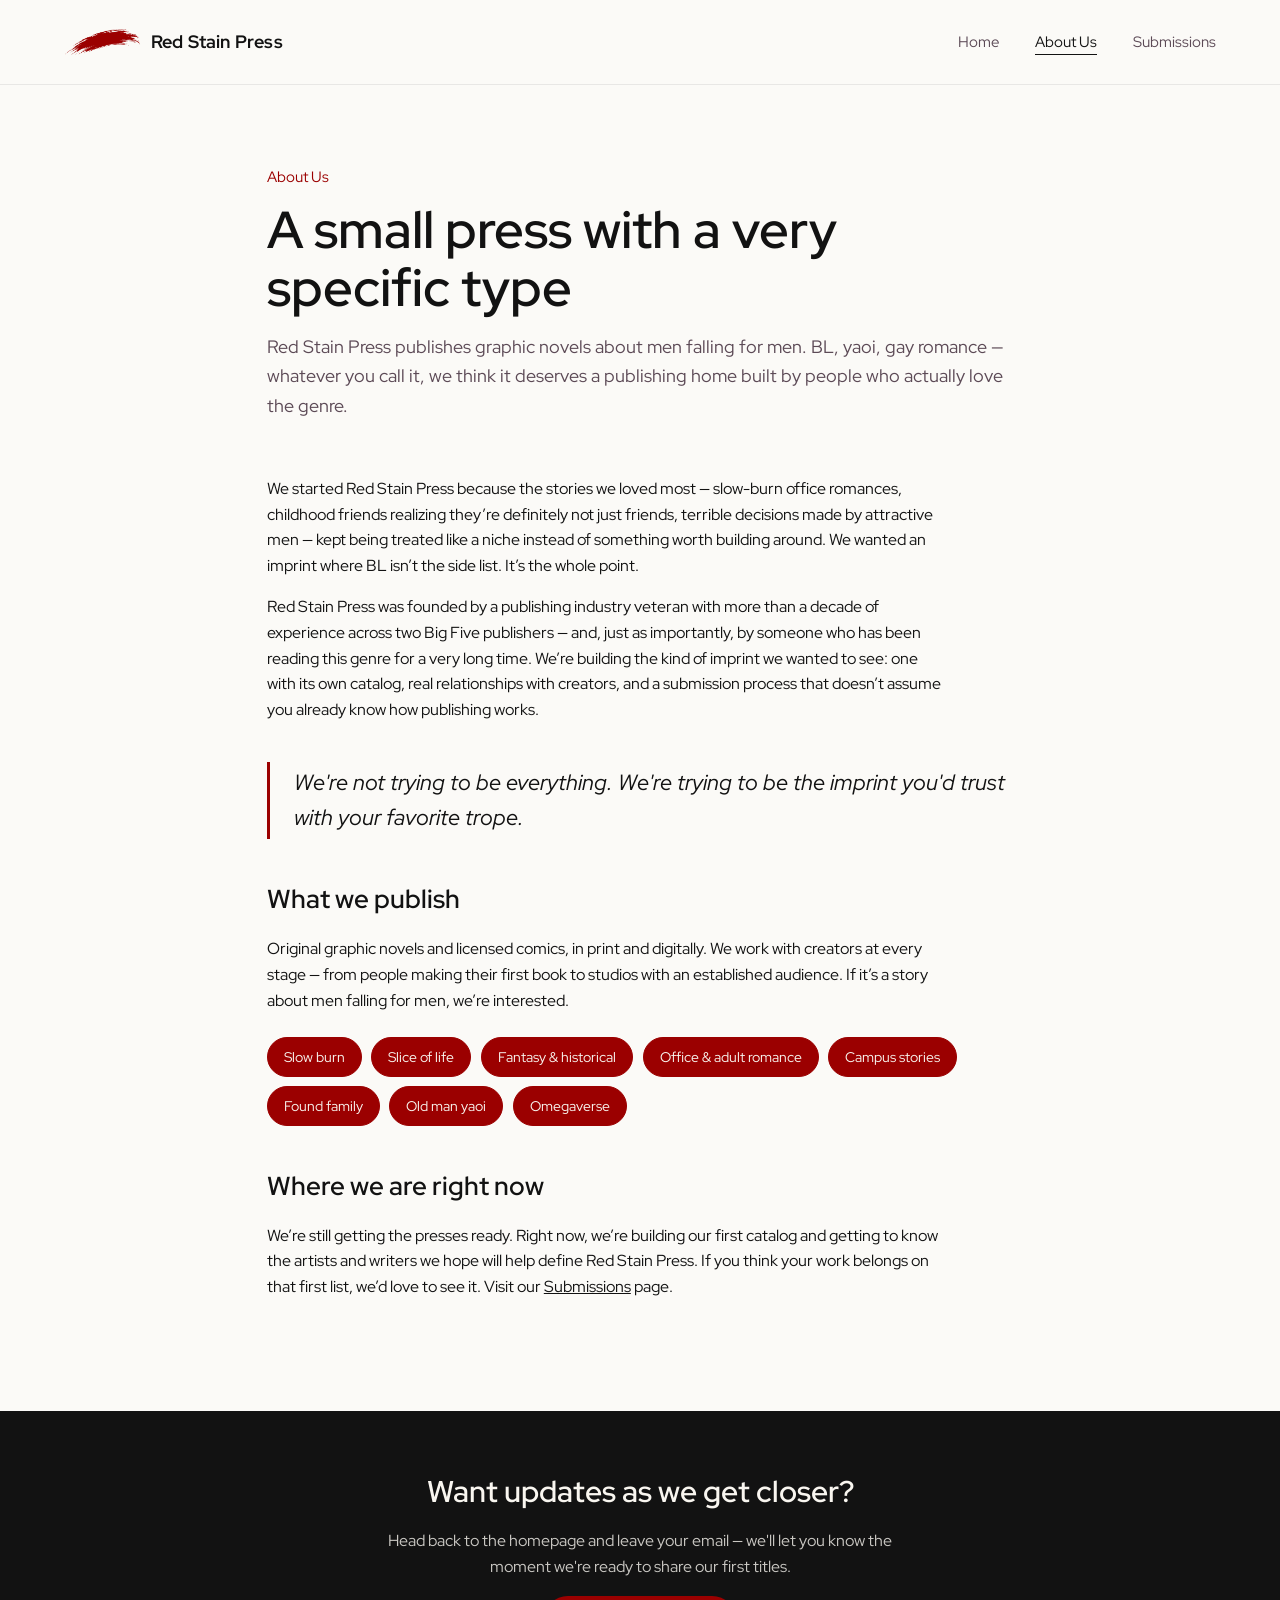
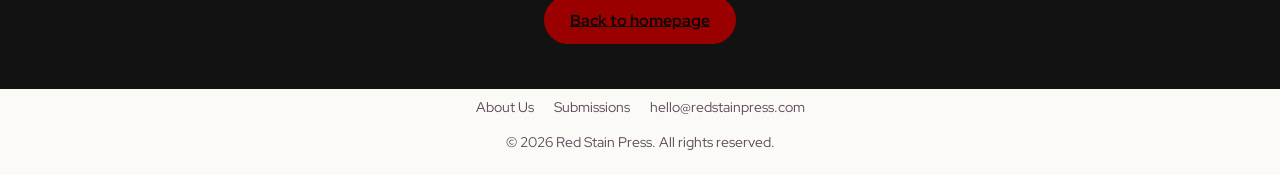
==== about.html @ 67b467d3 "Update about.html" ====
<!DOCTYPE html>
<html lang="en">
<head>
<meta charset="UTF-8">
<meta name="viewport" content="width=device-width, initial-scale=1.0">
<title>About Us — Red Stain Press</title>
<meta name="description" content="Meet the imprint building a home for boys' love fiction and the artists behind it.">
<link rel="icon" type="image/png" href="assets/red-stain-press-icon-32.png" sizes="32x32">
<link rel="icon" type="image/png" href="assets/red-stain-press-icon-512.png" sizes="512x512">
<link rel="apple-touch-icon" href="assets/red-stain-press-icon-180.png">
<link rel="stylesheet" href="style.css">
</head>
<body>

<nav class="site-nav on-light" aria-label="Primary">
  <a class="nav-mark" href="index.html" aria-label="Red Stain Press home"><img src="assets/red-stain-press-mark.svg" alt=""><span>Red Stain Press</span></a>
  <ul class="nav-links">
    <li><a href="index.html">Home</a></li>
    <li><a href="about.html" aria-current="page">About Us</a></li>
    <li><a href="submissions.html">Submissions</a></li>
  </ul>
</nav>

<section class="page-header">
  <p class="kicker">About Us</p>
  <h1>A small press with a very specific type</h1>
  <p class="lede">Red Stain Press publishes graphic novels about men falling for men. BL, yaoi, gay romance — whatever you call it, we think it deserves a publishing home built by people who actually love the genre.</p>
</section>

<section class="content-section">
  <p>We started Red Stain Press because the stories we loved most — slow-burn office romances, childhood friends realizing they’re definitely not just friends, terrible decisions made by attractive men — kept being treated like a niche instead of something worth building around. We wanted an imprint where BL isn’t the side list. It’s the whole point.</p>

  <p>Red Stain Press was founded by a publishing industry veteran with more than a decade of experience across two Big Five publishers — and, just as importantly, by someone who has been reading this genre for a very long time. We’re building the kind of imprint we wanted to see: one with its own catalog, real relationships with creators, and a submission process that doesn’t assume you already know how publishing works.</p>

  <p class="pull-quote">We're not trying to be everything. We're trying to be the imprint you'd trust with your favorite trope.</p>

  <h2>What we publish</h2>
  <p>Original graphic novels and licensed comics, in print and digitally. We work with creators at every stage — from people making their first book to studios with an established audience. If it’s a story about men falling for men, we’re interested.</p>

  <ul class="tag-list" aria-label="Genres and themes we publish">
    <li>Slow burn</li>
    <li>Slice of life</li>
    <li>Fantasy &amp; historical</li>
    <li>Office &amp; adult romance</li>
    <li>Campus stories</li>
    <li>Found family</li>
    <li>Old man yaoi</li>
    <li>Omegaverse</li>
  </ul>

  <h2>Where we are right now</h2>
  <p>We’re still getting the presses ready. Right now, we’re building our first catalog and getting to know the artists and writers we hope will help define Red Stain Press. If you think your work belongs on that first list, we’d love to see it. Visit our <a href="submissions.html">Submissions</a> page.</p>
</section>

<div class="cta-band">
  <h2>Want updates as we get closer?</h2>
  <p>Head back to the homepage and leave your email — we'll let you know the moment we're ready to share our first titles.</p>
  <a class="btn" href="index.html">Back to homepage</a>
</div>

<footer>
  <ul class="footer-links">
    <li><a href="about.html">About Us</a></li>
    <li><a href="submissions.html">Submissions</a></li>
    <li><a href="mailto:hello@redstainpress.com">hello@redstainpress.com</a></li>
  </ul>
  <p>&copy; 2026 Red Stain Press. All rights reserved.</p>
</footer>

</body>
</html>
---- style.css ----
/* Red Stain Press — shared styles */

@import url('https://fonts.googleapis.com/css2?family=Red+Hat+Display:ital,wght@0,400;0,500;0,600;0,700;1,500;1,600;1,700&display=swap');

:root {
  --ink-indigo: #121212;      /* Midnight Ink */
  --ink-indigo-deep: #0A0A0A; /* Midnight Ink, deeper for gradients */
  --plum: #f59aa8;            /* Blush Coral */
  --plum-deep: #9B0000;       /* Crimson Stain */
  --cream: #F9F6F0;           /* Cream Parchment */
  --soft-white: #FBFAF7;
  --gold: #9B0000;            /* Crimson Stain, standing in for prior gold-accent role */
  --crimson-hover: #7A0000;   /* darker shade for hover states on crimson buttons */
  --charcoal: #121212;        /* Midnight Ink */
  --charcoal-soft: #5C4A56;   /* Dusty Mauve */

  --font-display: 'Red Hat Display', system-ui, sans-serif;
  --font-body: 'Red Hat Display', system-ui, sans-serif;

  --max-line: 62ch;
}

* { box-sizing: border-box; }

html { scroll-behavior: smooth; }

body {
  margin: 0;
  min-height: 100svh;
  display: flex;
  flex-direction: column;
  font-family: var(--font-body);
  color: var(--charcoal);
  background: var(--soft-white);
  line-height: 1.6;
}

footer {
  margin-top: auto;
}

@media (prefers-reduced-motion: reduce) {
  * { animation-duration: 0.01ms !important; transition-duration: 0.01ms !important; }
}

a { color: inherit; }

.visually-hidden {
  position: absolute;
  width: 1px;
  height: 1px;
  padding: 0;
  margin: -1px;
  overflow: hidden;
  clip: rect(0, 0, 0, 0);
  white-space: nowrap;
  border: 0;
}

img, svg { max-width: 100%; display: block; }

/* ---------- Nav ---------- */

.site-nav {
  position: absolute;
  top: 0;
  left: 0;
  right: 0;
  z-index: 10;
  display: flex;
  align-items: center;
  justify-content: space-between;
  padding: 1.75rem clamp(1.5rem, 5vw, 4rem);
  color: var(--cream);
}

.site-nav.on-light {
  position: static;
  border-bottom: 1px solid rgba(18, 18, 18, 0.08);
  color: var(--charcoal);
}

.nav-mark {
  display: inline-flex;
  flex-direction: row;
  align-items: center;
  flex-wrap: nowrap;
  white-space: nowrap;
  gap: 0.6rem;
  font-family: var(--font-display);
  font-weight: 700;
  font-size: 1.15rem;
  line-height: 1;
  letter-spacing: 0.01em;
  text-decoration: none;
  color: inherit;
}

.nav-mark img {
  flex: 0 0 auto;
  height: 28px;
  width: auto;
  display: block;
}

.nav-links {
  display: flex;
  gap: clamp(1.25rem, 3vw, 2.25rem);
  list-style: none;
  margin: 0;
  padding: 0;
  font-size: 0.95rem;
}

.nav-links a {
  text-decoration: none;
  border-bottom: 1px solid transparent;
  padding-bottom: 2px;
  transition: border-color 0.2s ease;
}

.nav-links a:hover,
.nav-links a[aria-current="page"] {
  border-color: currentColor;
}

.on-light .nav-links a { color: var(--charcoal-soft); }
.on-light .nav-links a[aria-current="page"] { color: var(--charcoal); }

/* ---------- Hero (home) ---------- */

.hero {
  position: relative;
  min-height: 100svh;
  display: flex;
  align-items: center;
  justify-content: center;
  background: radial-gradient(120% 90% at 50% 0%, var(--ink-indigo) 0%, var(--ink-indigo-deep) 65%);
  color: var(--cream);
  overflow: hidden;
  padding: 6rem 1.5rem 4rem;
  text-align: center;
}

.hero-stamp {
  position: relative;
  z-index: 1;
  width: clamp(156px, 15vw, 196px);
  height: auto;
  margin: 0 auto 1.75rem;
}

.hero-content {
  position: relative;
  z-index: 1;
  max-width: 920px;
  margin: 0 auto;
}

.hero-eyebrow {
  font-size: 1.15rem;
  color: var(--plum-deep);
  margin: 0 0 1rem;
}

.hero h1 {
  font-family: var(--font-display);
  font-weight: 600;
  font-size: clamp(2.75rem, 7vw, 4.75rem);
  line-height: 1.05;
  margin: 0 0 1.25rem;
}

.hero h1 em {
  font-style: italic;
  font-weight: 500;
  color: var(--plum-deep);
}

@media (max-width: 520px) {
  .hero h1 {
    font-size: clamp(2.15rem, 11vw, 2.75rem);
  }
}

.hero p.lede {
  font-size: 1.15rem;
  color: rgba(249, 246, 240, 0.85);
  max-width: 54ch;
  margin: 0 auto 2.5rem;
}

.signup-form {
  display: flex;
  gap: 0.6rem;
  max-width: 420px;
  margin: 0 auto;
  flex-wrap: wrap;
  justify-content: center;
}

.signup-form input[type="email"] {
  flex: 1 1 240px;
  padding: 0.85rem 1.1rem;
  border-radius: 999px;
  border: 1px solid rgba(249, 246, 240, 0.3);
  background: rgba(249, 246, 240, 0.08);
  color: var(--cream);
  font-family: var(--font-body);
  font-size: 1rem;
}

.signup-form input[type="email"]::placeholder { color: rgba(249, 246, 240, 0.55); }

.signup-form input[type="email"]:focus-visible,
.btn:focus-visible,
a:focus-visible,
button:focus-visible {
  outline: 2px solid var(--gold);
  outline-offset: 3px;
}

.btn {
  padding: 0.85rem 1.6rem;
  border-radius: 999px;
  border: none;
  background: var(--plum-deep);
  color: var(--ink-indigo-deep);
  font-family: var(--font-body);
  font-weight: 700;
  font-size: 1rem;
  cursor: pointer;
  transition: background 0.2s ease, transform 0.2s ease;
}

.btn:hover { background: var(--crimson-hover); }
.btn:active { transform: scale(0.97); }

.form-note {
  margin-top: 0.9rem;
  font-size: 0.85rem;
  color: rgba(249, 246, 240, 0.6);
  min-height: 1.2em;
}

.form-note.success { color: var(--plum-deep); }
.form-note.error { color: var(--charcoal-soft); font-weight: 600; }

#submission-note { color: var(--charcoal-soft); }

/* ---------- Generic page sections ---------- */

.page-header {
  padding: 5rem clamp(1.5rem, 6vw, 5rem) 2.5rem;
  max-width: 900px;
  margin: 0 auto;
}

.page-header .kicker {
  color: var(--plum-deep);
  font-size: 0.95rem;
  margin: 0 0 0.75rem;
}

.page-header h1 {
  font-family: var(--font-display);
  font-weight: 600;
  font-size: clamp(2.25rem, 5vw, 3.25rem);
  margin: 0 0 1rem;
  line-height: 1.1;
}

.page-header p.lede {
  font-size: 1.15rem;
  color: var(--charcoal-soft);
  max-width: var(--max-line);
  margin: 0;
}

.content-section {
  max-width: 900px;
  margin: 0 auto;
  padding: 0 clamp(1.5rem, 6vw, 5rem) 3rem;
}

.content-section p {
  max-width: var(--max-line);
}

.content-section h2 {
  font-family: var(--font-display);
  font-weight: 600;
  font-size: 1.6rem;
  margin: 2.5rem 0 1rem;
}

.pull-quote {
  border-left: 3px solid var(--gold);
  margin: 2.5rem 0;
  padding: 0.25rem 0 0.25rem 1.5rem;
  font-family: var(--font-display);
  font-style: italic;
  font-size: 1.35rem;
  color: var(--charcoal);
  max-width: var(--max-line);
}

.tag-list {
  display: flex;
  flex-wrap: wrap;
  gap: 0.6rem;
  list-style: none;
  padding: 0;
  margin: 1.5rem 0 2.5rem;
}

.tag-list li {
  background: var(--plum-deep);
  border: 1px solid var(--plum-deep);
  color: var(--cream);
  padding: 0.45rem 1rem;
  border-radius: 999px;
  font-size: 0.9rem;
}

.step-list {
  list-style: none;
  padding: 0;
  margin: 2rem 0;
  counter-reset: step;
}

.step-list li {
  counter-increment: step;
  position: relative;
  padding: 0 0 1.75rem 3rem;
  border-left: 1px solid rgba(18, 18, 18, 0.12);
  margin-left: 0.9rem;
}

.step-list li:last-child { border-left-color: transparent; padding-bottom: 0; }

.step-list li::before {
  content: counter(step);
  position: absolute;
  left: -0.9rem;
  top: 0;
  width: 1.8rem;
  height: 1.8rem;
  background: var(--ink-indigo);
  color: var(--cream);
  border-radius: 50%;
  display: flex;
  align-items: center;
  justify-content: center;
  font-family: var(--font-display);
  font-size: 0.9rem;
}

.step-list h3 {
  margin: 0 0 0.4rem;
  font-size: 1.1rem;
}

.step-list p { margin: 0; }

.checklist {
  padding: 0;
  margin: 1.5rem 0;
  list-style: none;
}

.checklist li {
  padding-left: 1.6rem;
  position: relative;
  margin-bottom: 0.6rem;
  max-width: var(--max-line);
}

.checklist li::before {
  content: '';
  position: absolute;
  left: 0;
  top: 0.5em;
  width: 8px;
  height: 8px;
  border-radius: 50%;
  background: var(--plum-deep);
}

.cta-band {
  background: var(--ink-indigo);
  color: var(--cream);
  padding: 3.5rem clamp(1.5rem, 6vw, 5rem);
  text-align: center;
  margin-top: 3rem;
}

.cta-band h2 {
  font-family: var(--font-display);
  font-weight: 600;
  font-size: 1.9rem;
  margin: 0 0 0.75rem;
}

.cta-band p {
  color: rgba(249, 246, 240, 0.8);
  max-width: 46ch;
  margin: 0 auto 1.75rem;
}

.cta-band .btn { background: var(--plum-deep); color: var(--ink-indigo-deep); }
.cta-band .btn:hover { background: var(--crimson-hover); }

footer {
  padding: 0.5rem clamp(1.5rem, 6vw, 5rem);
  text-align: center;
  color: var(--charcoal-soft);
  font-size: 0.85rem;
}

.footer-links {
  display: flex;
  gap: 1.25rem;
  justify-content: center;
  list-style: none;
  padding: 0;
  margin: 0 0 0.75rem;
}

.footer-links a { text-decoration: none; }
.footer-links a:hover { text-decoration: underline; }

/* ---------- Contact form (submissions page) ---------- */

.submit-form {
  max-width: 560px;
  margin: 2.5rem 0;
  display: grid;
  gap: 1.1rem;
}

.field label {
  display: block;
  font-weight: 700;
  font-size: 0.9rem;
  margin-bottom: 0.4rem;
}

.field input,
.field select,
.field textarea {
  width: 100%;
  padding: 0.75rem 0.9rem;
  border-radius: 10px;
  border: 1px solid rgba(18, 18, 18, 0.2);
  font-family: var(--font-body);
  font-size: 1rem;
  background: var(--soft-white);
}

.field textarea { min-height: 120px; resize: vertical; }

.field-hint {
  font-size: 0.82rem;
  color: var(--charcoal-soft);
  margin-top: 0.35rem;
}

@media (max-width: 640px) {
  .site-nav { flex-direction: column; align-items: flex-start; gap: 0.75rem; }
  .site-nav.on-light { align-items: center; text-align: center; }

  /* Keep the Red Stain Press logo lockup horizontal on small screens. */
  .nav-mark {
    flex-direction: row;
    flex-wrap: nowrap;
    white-space: nowrap;
  }
}
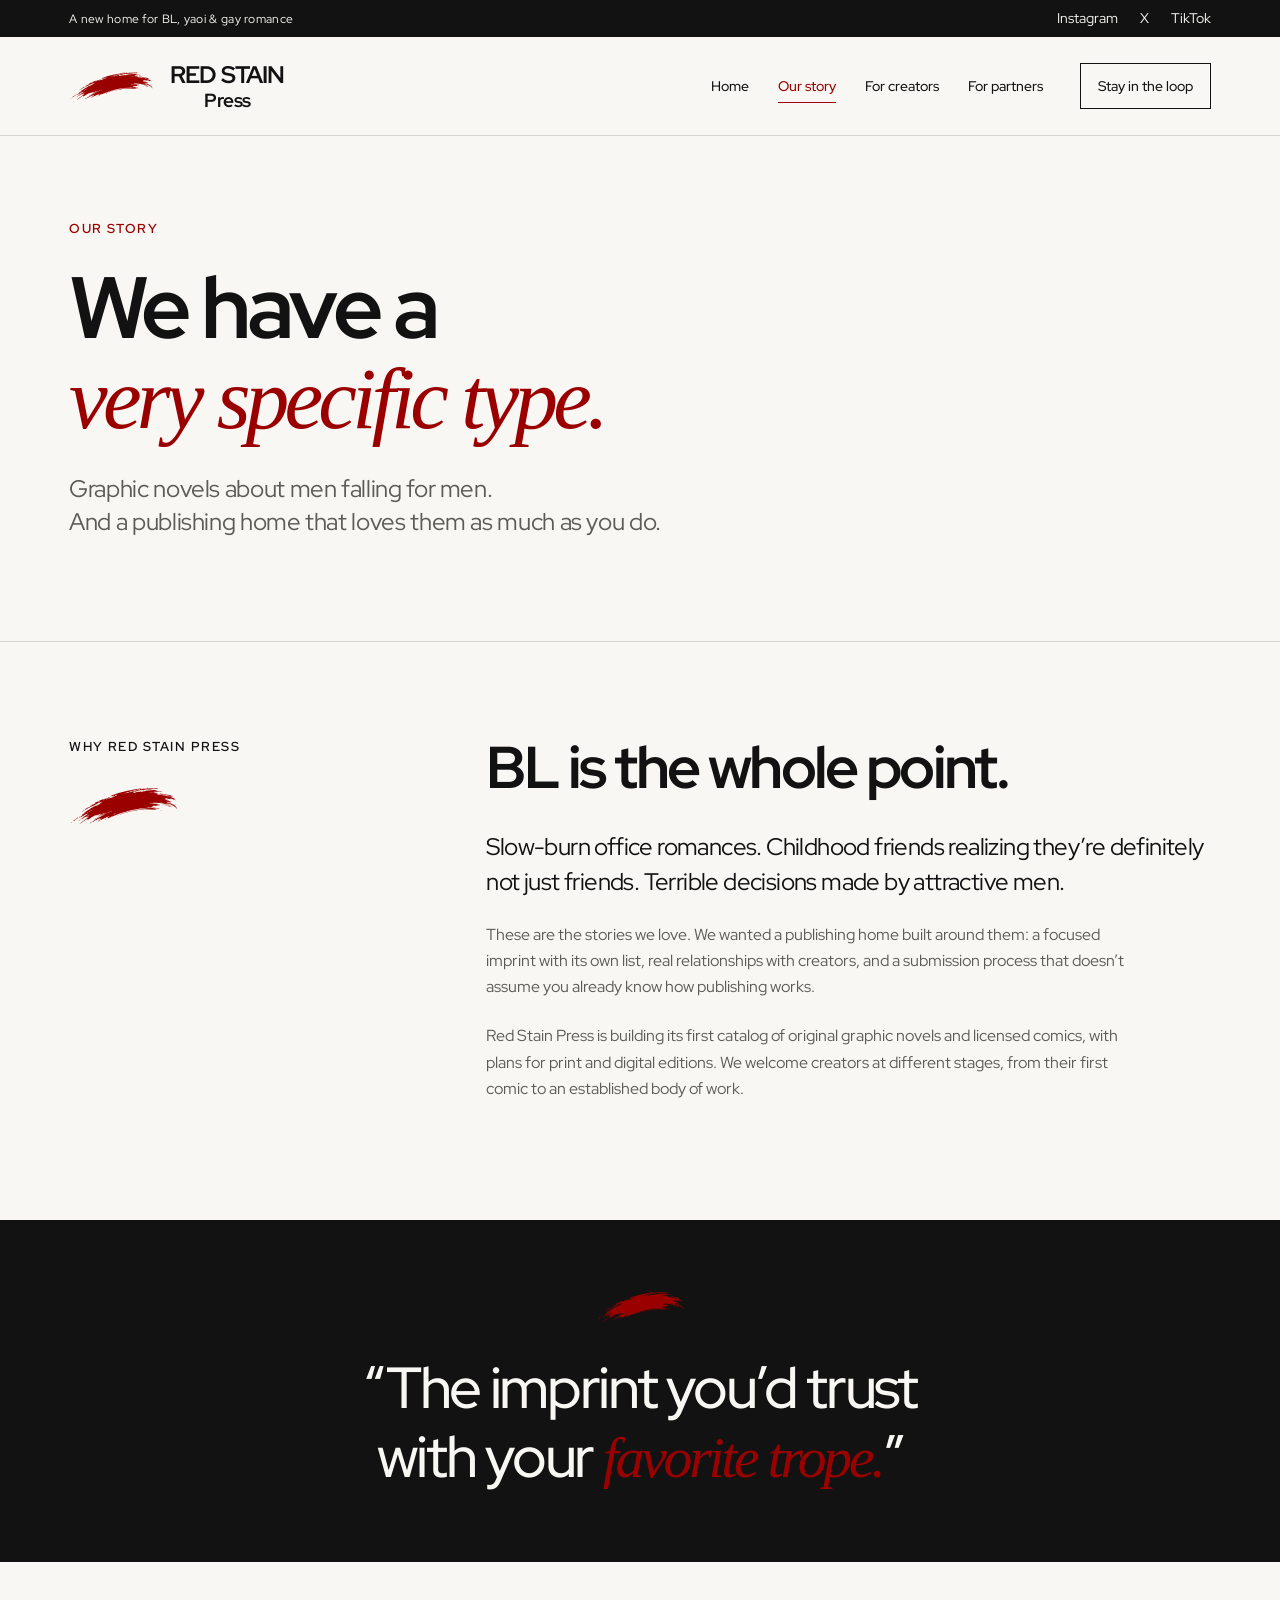
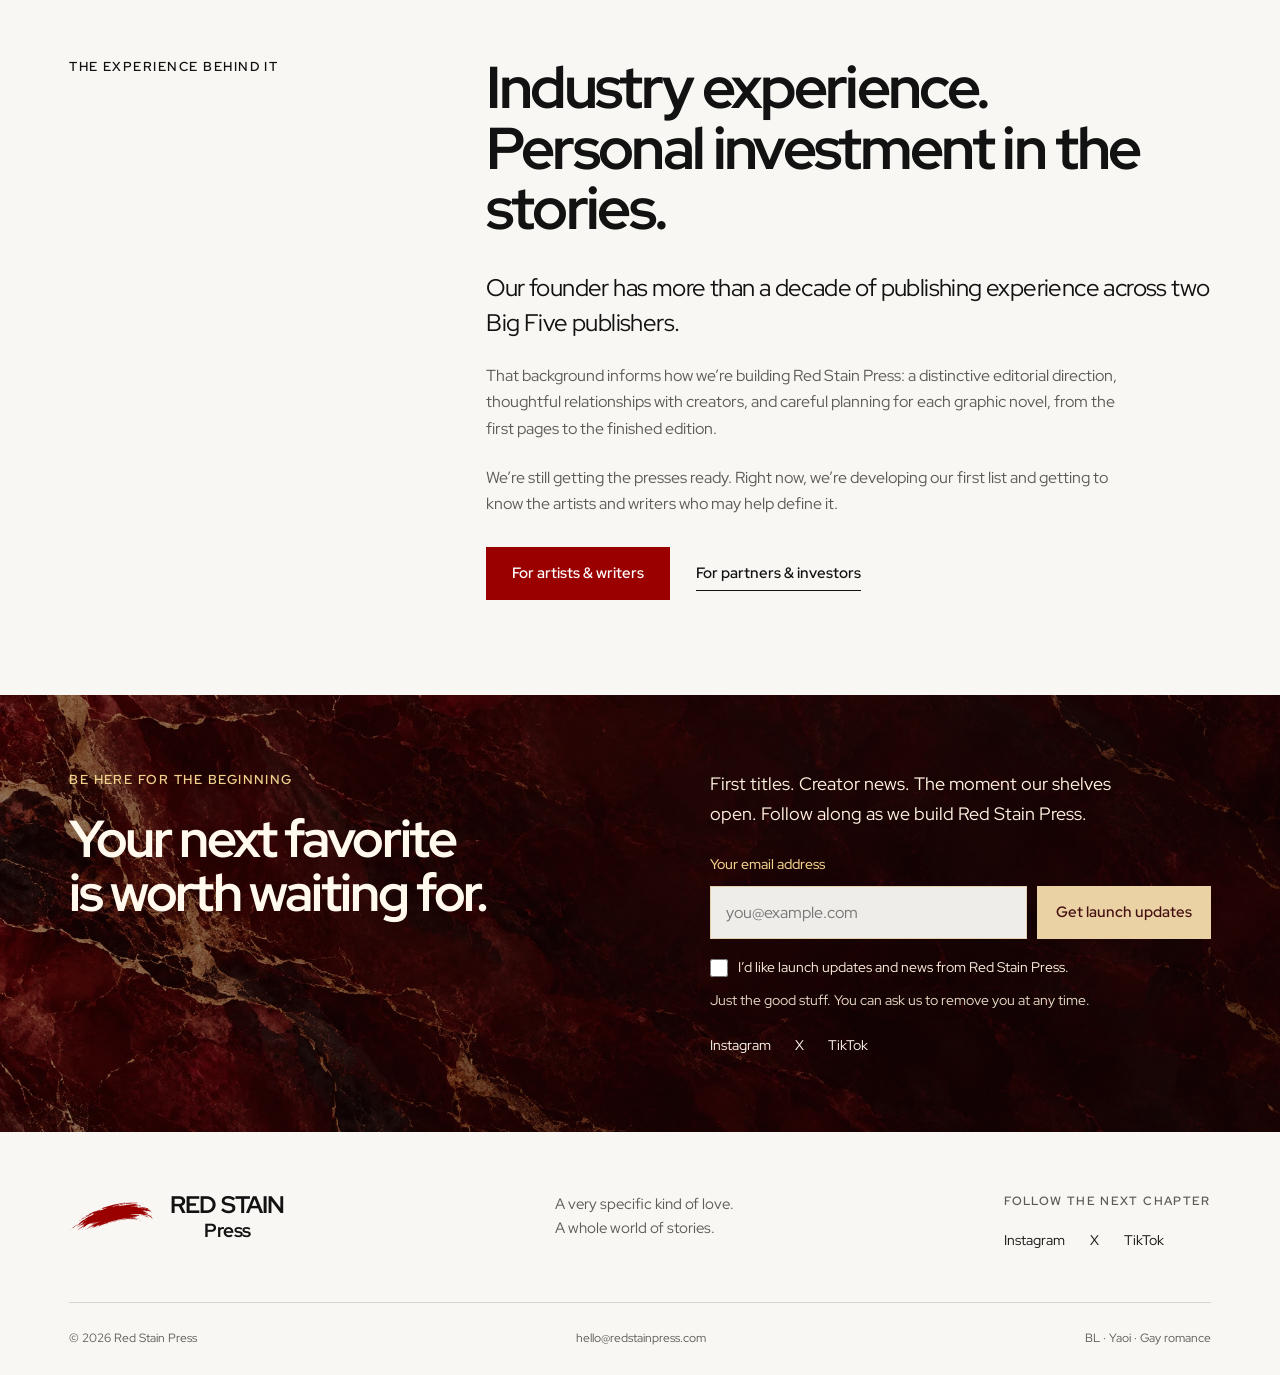
==== commit 4b6e8283: "Redesign publisher website and apply horizontal brand identity" ====
--- a/about.html
+++ b/about.html
@@ -1,71 +1,2 @@
-<!DOCTYPE html>
-<html lang="en">
-<head>
-<meta charset="UTF-8">
-<meta name="viewport" content="width=device-width, initial-scale=1.0">
-<title>About Us — Red Stain Press</title>
-<meta name="description" content="Meet the imprint building a home for boys' love fiction and the artists behind it.">
-<link rel="icon" type="image/png" href="assets/red-stain-press-icon-32.png" sizes="32x32">
-<link rel="icon" type="image/png" href="assets/red-stain-press-icon-512.png" sizes="512x512">
-<link rel="apple-touch-icon" href="assets/red-stain-press-icon-180.png">
-<link rel="stylesheet" href="style.css">
-</head>
-<body>
-
-<nav class="site-nav on-light" aria-label="Primary">
-  <a class="nav-mark" href="index.html" aria-label="Red Stain Press home"><img src="assets/red-stain-press-mark.svg" alt=""><span>Red Stain Press</span></a>
-  <ul class="nav-links">
-    <li><a href="index.html">Home</a></li>
-    <li><a href="about.html" aria-current="page">About Us</a></li>
-    <li><a href="submissions.html">Submissions</a></li>
-  </ul>
-</nav>
-
-<section class="page-header">
-  <p class="kicker">About Us</p>
-  <h1>A small press with a very specific type</h1>
-  <p class="lede">Red Stain Press publishes graphic novels about men falling for men. BL, yaoi, gay romance — whatever you call it, we think it deserves a publishing home built by people who actually love the genre.</p>
-</section>
-
-<section class="content-section">
-  <p>We started Red Stain Press because the stories we loved most — slow-burn office romances, childhood friends realizing they’re definitely not just friends, terrible decisions made by attractive men — kept being treated like a niche instead of something worth building around. We wanted an imprint where BL isn’t the side list. It’s the whole point.</p>
-
-  <p>Red Stain Press was founded by a publishing industry veteran with more than a decade of experience across two Big Five publishers — and, just as importantly, by someone who has been reading this genre for a very long time. We’re building the kind of imprint we wanted to see: one with its own catalog, real relationships with creators, and a submission process that doesn’t assume you already know how publishing works.</p>
-
-  <p class="pull-quote">We're not trying to be everything. We're trying to be the imprint you'd trust with your favorite trope.</p>
-
-  <h2>What we publish</h2>
-  <p>Original graphic novels and licensed comics, in print and digitally. We work with creators at every stage — from people making their first book to studios with an established audience. If it’s a story about men falling for men, we’re interested.</p>
-
-  <ul class="tag-list" aria-label="Genres and themes we publish">
-    <li>Slow burn</li>
-    <li>Slice of life</li>
-    <li>Fantasy &amp; historical</li>
-    <li>Office &amp; adult romance</li>
-    <li>Campus stories</li>
-    <li>Found family</li>
-    <li>Old man yaoi</li>
-    <li>Omegaverse</li>
-  </ul>
-
-  <h2>Where we are right now</h2>
-  <p>We’re still getting the presses ready. Right now, we’re building our first catalog and getting to know the artists and writers we hope will help define Red Stain Press. If you think your work belongs on that first list, we’d love to see it. Visit our <a href="submissions.html">Submissions</a> page.</p>
-</section>
-
-<div class="cta-band">
-  <h2>Want updates as we get closer?</h2>
-  <p>Head back to the homepage and leave your email — we'll let you know the moment we're ready to share our first titles.</p>
-  <a class="btn" href="index.html">Back to homepage</a>
-</div>
-
-<footer>
-  <ul class="footer-links">
-    <li><a href="about.html">About Us</a></li>
-    <li><a href="submissions.html">Submissions</a></li>
-    <li><a href="mailto:hello@redstainpress.com">hello@redstainpress.com</a></li>
-  </ul>
-  <p>&copy; 2026 Red Stain Press. All rights reserved.</p>
-</footer>
-
-</body>
-</html>
+<!doctype html><html lang="en"><head><meta charset="utf-8"><meta name="viewport" content="width=device-width, initial-scale=1"><title>Our story — Red Stain Press</title><meta name="description" content="A small press with a very specific type. Learn about Red Stain Press and the publishing experience behind our BL and gay romance imprint."><link rel="canonical" href="https://redstainpress.com/about.html"><meta name="theme-color" content="#9B0000"><link rel="icon" type="image/svg+xml" href="assets/brand-favicon.svg"><link rel="preconnect" href="https://fonts.googleapis.com"><link rel="preconnect" href="https://fonts.gstatic.com" crossorigin><link href="https://fonts.googleapis.com/css2?family=Red+Hat+Display:ital,wght@0,400;0,500;0,600;0,700;0,800;0,900;1,500;1,600&display=swap" rel="stylesheet"><link rel="stylesheet" href="style.css"><script src="script.js" defer></script><script src="forms.js" defer></script></head><body><a class="skip-link" href="#main">Skip to content</a><div class="social-strip"><span>A new home for BL, yaoi & gay romance</span><div aria-label="Social media"><a href="https://www.instagram.com/redstainpress" target="_blank" rel="noopener noreferrer" aria-label="Red Stain Press on Instagram">Instagram</a><a href="https://x.com/redstainpress" target="_blank" rel="noopener noreferrer" aria-label="Red Stain Press on X">X</a><a href="https://www.tiktok.com/@redstainpress" target="_blank" rel="noopener noreferrer" aria-label="Red Stain Press on TikTok">TikTok</a></div></div><header class="site-header"><div class="header-inner"><a class="brand" href="index.html" aria-label="Red Stain Press home"><img src="assets/brand-horizontal.svg" width="85" height="31" alt=""><span class="brand-wordmark"><span class="brand-name">RED STAIN</span><span class="brand-press">Press</span></span></a><button class="menu-toggle" type="button" aria-expanded="false" aria-controls="primary-nav">Menu <span aria-hidden="true">☰</span></button><nav id="primary-nav" aria-label="Main navigation"><a  href="index.html">Home</a><a aria-current="page" href="about.html">Our story</a><a  href="creators.html">For creators</a><a  href="partners.html">For partners</a><a class="nav-cta" href="index.html#signup-form">Stay in the loop</a><div class="nav-socials" aria-label="Follow Red Stain Press"><a href="https://www.instagram.com/redstainpress" target="_blank" rel="noopener noreferrer" aria-label="Red Stain Press on Instagram">Instagram</a><a href="https://x.com/redstainpress" target="_blank" rel="noopener noreferrer" aria-label="Red Stain Press on X">X</a><a href="https://www.tiktok.com/@redstainpress" target="_blank" rel="noopener noreferrer" aria-label="Red Stain Press on TikTok">TikTok</a></div></nav></div></header><main id="main">
+<section class="page-hero section-pad"><span class="eyebrow">Our story</span><h1>We have a<br><em>very specific type.</em></h1><p class="page-lede">Graphic novels about men falling for men.<br>And a publishing home that loves them as much as you do.</p></section><section class="story section-pad"><div class="section-label"><span class="eyebrow">Why Red Stain Press</span><img src="assets/brand-horizontal.svg" width="110" height="40" alt=""></div><div><h2>BL is the whole point.</h2><p class="large-copy">Slow-burn office romances. Childhood friends realizing they’re definitely not just friends. Terrible decisions made by attractive men.</p><p>These are the stories we love. We wanted a publishing home built around them: a focused imprint with its own list, real relationships with creators, and a submission process that doesn’t assume you already know how publishing works.</p><p>Red Stain Press is building its first catalog of original graphic novels and licensed comics, with plans for print and digital editions. We welcome creators at different stages, from their first comic to an established body of work.</p></div></section><section class="pullquote section-pad"><img class="brand-mark-on-dark" src="assets/brand-horizontal.svg" width="90" height="33" alt=""><blockquote>“The imprint you’d trust<br>with your <em>favorite trope.</em>”</blockquote></section><section class="story section-pad" id="experience"><div class="section-label"><span class="eyebrow">The experience behind it</span></div><div><h2>Industry experience.<br>Personal investment in the stories.</h2><p class="large-copy">Our founder has more than a decade of publishing experience across two Big Five publishers.</p><p>That background informs how we’re building Red Stain Press: a distinctive editorial direction, thoughtful relationships with creators, and careful planning for each graphic novel, from the first pages to the finished edition.</p><p>We’re still getting the presses ready. Right now, we’re developing our first list and getting to know the artists and writers who may help define it.</p><div class="button-row"><a class="button" href="creators.html">For artists & writers</a><a class="text-link" href="partners.html">For partners & investors</a></div></div></section><section class="updates section-pad" id="updates"><div><span class="eyebrow">Be here for the beginning</span><h2>Your next favorite<br>is worth waiting for.</h2></div><div><p>First titles. Creator news. The moment our shelves open. Follow along as we build Red Stain Press.</p><form class="newsletter-form" id="signup-form" data-newsletter data-endpoint="https://script.google.com/macros/s/AKfycbwiBSSYZHi8AgSeNt6zwCwIirHQGSG9rbxlTgSQbGz2_f6EEWNxwoJRseT6T_4bfnNV/exec"><label for="signup-email">Your email address</label><div class="newsletter-fields"><input id="signup-email" name="email" type="email" autocomplete="email" placeholder="you@example.com" required maxlength="254" aria-describedby="signup-note"><button type="submit" class="button light">Get launch updates</button></div><label class="signup-consent"><input type="checkbox" name="consent" required value="yes"> <span>I’d like launch updates and news from Red Stain Press.</span></label><p class="form-note" id="signup-note" role="status" aria-live="polite">Just the good stuff. You can ask us to remove you at any time.</p><noscript><p>Please enable JavaScript to sign up, or email <a href="mailto:hello@redstainpress.com?subject=Launch%20updates">hello@redstainpress.com</a>.</p></noscript></form><div class="updates-socials"><a href="https://www.instagram.com/redstainpress" target="_blank" rel="noopener noreferrer" aria-label="Red Stain Press on Instagram">Instagram</a><a href="https://x.com/redstainpress" target="_blank" rel="noopener noreferrer" aria-label="Red Stain Press on X">X</a><a href="https://www.tiktok.com/@redstainpress" target="_blank" rel="noopener noreferrer" aria-label="Red Stain Press on TikTok">TikTok</a></div></div></section></main><footer class="site-footer"><div class="footer-top"><a class="brand footer-brand" href="index.html" aria-label="Red Stain Press home"><img src="assets/brand-horizontal.svg" width="85" height="31" alt=""><span class="brand-wordmark"><span class="brand-name">RED STAIN</span><span class="brand-press">Press</span></span></a><p>A very specific kind of love.<br>A whole world of stories.</p><div class="footer-social"><span class="eyebrow">Follow the next chapter</span><div><a href="https://www.instagram.com/redstainpress" target="_blank" rel="noopener noreferrer" aria-label="Red Stain Press on Instagram">Instagram</a><a href="https://x.com/redstainpress" target="_blank" rel="noopener noreferrer" aria-label="Red Stain Press on X">X</a><a href="https://www.tiktok.com/@redstainpress" target="_blank" rel="noopener noreferrer" aria-label="Red Stain Press on TikTok">TikTok</a></div></div></div><div class="footer-bottom"><span>© 2026 Red Stain Press</span><a href="mailto:hello@redstainpress.com">hello@redstainpress.com</a><span>BL · Yaoi · Gay romance</span></div></footer></body></html>
--- a/style.css
+++ b/style.css
@@ -1,480 +1,31 @@
-/* Red Stain Press — shared styles */
+:root{--red:#9b0000;--gold:#f0d28d;--ink:#121212;--paper:#f8f7f3;--white:#fff;--muted:#5b5b58;--line:#d7d5cf;--font:'Red Hat Display',Arial,sans-serif;--serif:Georgia,'Times New Roman',serif}*{box-sizing:border-box}html{scroll-behavior:smooth;scroll-padding-top:110px}body{margin:0;background:var(--paper);color:var(--ink);font:400 1rem/1.65 var(--font)}a{color:inherit;text-decoration:none}button{font:inherit}img{max-width:100%;display:block}p{margin:0 0 1.4rem}h1,h2,h3{margin:0;font-weight:700;line-height:1.03;letter-spacing:-.045em}h1{font-size:clamp(3.5rem,6.8vw,6.8rem)}h2{font-size:clamp(2.7rem,4.6vw,4.5rem)}h3{font-size:2.25rem}h1 em,h2 em,blockquote em{font-family:var(--serif);font-weight:400;letter-spacing:-.055em;color:var(--red)}.section-pad{padding:95px max(5.4vw,calc((100vw - 1440px)/2))}.eyebrow{display:block;font-weight:600;font-size:.8rem;line-height:1.5;letter-spacing:.115em;text-transform:uppercase}.button{display:inline-flex;justify-content:center;align-items:center;min-height:52px;padding:13px 25px;background:var(--red);color:#fff;font-weight:600;border:1px solid var(--red);font-size:.95rem;transition:background .2s,transform .2s}.button:hover{background:#730000;transform:translateY(-2px)}.button.light{background:var(--paper);border-color:var(--paper);color:var(--red)}.button.light:hover{background:#fff}.text-link{display:inline-block;padding:4px 0;border-bottom:1px solid currentColor;font-size:.95rem;font-weight:600}.text-link:hover{color:var(--red)}.button-row{display:flex;align-items:center;gap:26px;flex-wrap:wrap}.skip-link{position:fixed;left:16px;top:-100px;z-index:100;background:var(--red);color:white;padding:12px}.skip-link:focus{top:16px}a:focus-visible,button:focus-visible,summary:focus-visible,[tabindex]:focus-visible{outline:3px solid #ad7400;outline-offset:6px}.site-header{border-bottom:1px solid var(--line);position:relative;background:var(--paper);z-index:10}.header-inner{display:flex;align-items:center;justify-content:space-between;gap:36px;min-height:98px;padding:14px 5.4vw}.brand{display:flex;gap:12px;align-items:center;flex-shrink:0;line-height:1.07;font-weight:800;font-size:1.25rem;letter-spacing:-.035em}.brand img{width:74px;height:auto}.brand-press{display:block;font-weight:500;font-size:.86em;letter-spacing:.04em}.site-header nav{display:flex;align-items:center;gap:29px}.site-header nav>a{font-weight:500;font-size:.9rem;white-space:nowrap;padding:5px 0}.site-header nav>a:hover,.site-header nav>a[aria-current]{color:var(--red)}.site-header nav>a[aria-current]{border-bottom:1px solid var(--red)}.site-header nav>.nav-cta{border:1px solid var(--ink);padding:10px 17px;margin-left:8px}.nav-socials{display:none;gap:20px}.menu-toggle{display:none}.hero{display:grid;grid-template-columns:1.15fr 1fr;gap:5vw;align-items:center;padding-top:60px;padding-bottom:55px;max-width:1600px;margin:auto}.hero .eyebrow{display:flex;align-items:center;gap:9px;margin-bottom:30px;letter-spacing:.08em;font-size:.75rem}.small-mark{height:8px;width:18px;background:var(--red);display:inline-block}.hero h1{margin-bottom:25px;font-size:clamp(4.3rem,6.7vw,7rem);line-height:.98}.hero h1 em{display:inline-block}.hero-lede{font-size:1.65rem;line-height:1.3;font-weight:500;letter-spacing:-.03em;margin-bottom:18px}.hero-description{max-width:440px;color:var(--muted);font-size:1.02rem;line-height:1.6;margin-bottom:27px}.hero-footnote{display:flex;gap:22px;color:var(--muted);margin-top:38px;font-size:.8rem}.hero-footnote span+span{padding-left:22px;border-left:1px solid var(--line)}.hero-art{margin:0;position:relative}.art-frame{position:relative;overflow:visible;background:#eee9dc}.art-frame>img{width:100%;height:clamp(420px,43vw,660px);object-fit:cover;object-position:center 45%}.art-frame:before{position:absolute;inset:15px;border:1px solid rgb(18 18 18 / .22);content:'';pointer-events:none}.art-stamp{position:absolute;bottom:29px;left:-24px;padding:18px 22px;background:var(--red);color:white;font-weight:800;line-height:1;font-size:1.2rem;letter-spacing:.035em;transform:rotate(-5deg)}.hero-art figcaption{text-align:right;margin-top:13px;color:var(--muted);font-size:.75rem}.genre-band{display:flex;gap:36px;align-items:center;border-top:1px solid var(--line);border-bottom:1px solid var(--line);padding:23px 5.4vw;font-size:1.6rem;line-height:1.2;letter-spacing:-.03em;font-weight:600}.genre-band .band-mark{font-family:var(--serif);font-weight:400;color:var(--red)}.genre-band .band-small{margin-left:auto;font-size:.8rem;font-weight:400;letter-spacing:0}.intro,.story{display:grid;grid-template-columns:1fr 2.3fr;gap:8vw}.section-label{display:flex;flex-direction:column;align-items:flex-start;gap:30px}.intro h2,.story h2{margin-bottom:32px}.intro p,.story p{max-width:760px}.intro .large-copy,.story .large-copy{font-size:1.5rem;line-height:1.45;letter-spacing:-.025em}.intro p:not(.large-copy),.story p:not(.large-copy){color:var(--muted);max-width:640px}.section-heading{display:flex;align-items:flex-end;gap:9vw;justify-content:space-between;margin-bottom:44px}.section-heading h2{margin-top:20px}.section-heading>p{max-width:350px;color:var(--muted);margin-bottom:3px}.list-section{background:#eeece7}.trope-tabs{display:flex;gap:30px;border-bottom:1px solid #c3c0b9;margin-bottom:38px}.trope-tabs button{border:0;border-bottom:3px solid transparent;cursor:pointer;color:var(--muted);background:transparent;font-weight:500;font-size:1rem;padding:12px 0 16px}.trope-tabs button:hover{color:var(--red)}.trope-tabs button[aria-selected=true]{border-color:var(--red);color:var(--ink)}.trope-feature{display:grid;grid-template-columns:.4fr 2fr 1fr;gap:35px;align-items:start;min-height:240px}.trope-number{font-family:var(--serif);font-size:5rem;line-height:1;color:var(--red)}.trope-feature h3{font-size:2.8rem;margin:20px 0 20px}.trope-feature p{max-width:480px;color:var(--muted)}.trope-note{border-left:1px solid #c3c0b9;padding:8px 0 0 35px;margin-top:7px}.trope-note>span{font-size:.8rem;text-transform:uppercase;letter-spacing:.06em;font-weight:600}.trope-note p{font-family:var(--serif);font-style:italic;font-size:1.35rem;line-height:1.45;margin:20px 0 0;color:var(--ink)}.catalog-note{margin-top:24px;border-top:1px solid #c3c0b9;padding-top:25px;display:flex;align-items:center;justify-content:space-between}.catalog-note .eyebrow{color:var(--muted)}.expertise{background:var(--ink);color:var(--paper);display:grid;grid-template-columns:1.55fr 1fr;gap:12vw}.expertise .eyebrow{color:#d2cfca}.expertise h2{margin-top:23px;margin-bottom:27px}.expertise h2 em{color:#dd9696}.expertise p{max-width:580px;color:#ccc9c3;font-size:1.15rem}.expertise .text-link:hover{color:#e7aaaa}.expertise-facts>div{display:flex;gap:26px;align-items:center;border-bottom:1px solid #494949;padding:23px 0}.expertise-facts .fact{font-size:4.1rem;letter-spacing:-.07em;font-weight:500;min-width:115px;line-height:1}.expertise-facts>div>span:last-child{line-height:1.5;color:#ccc9c3;max-width:200px;font-size:.95rem}.expertise-facts .fact-last{gap:40px;border:0;padding-top:30px}.audience-grid{display:grid;grid-template-columns:repeat(3,1fr);border-top:1px solid var(--line)}.audience-grid article{padding:35px 34px 8px;border-right:1px solid var(--line);display:flex;flex-direction:column;align-items:flex-start}.audience-grid article:first-child{padding-left:0}.audience-grid article:last-child{border:0;padding-right:0}.audience-grid h3{margin:25px 0 22px;font-size:2.8rem}.audience-grid p{color:var(--muted);margin-bottom:28px;max-width:315px;flex:1}.audience-grid .eyebrow{color:var(--red);letter-spacing:.075em}.updates{background:var(--red);color:var(--paper);display:grid;grid-template-columns:1.5fr 1fr;gap:10vw;padding-top:75px;padding-bottom:75px}.updates h2{margin-top:22px}.updates>div>p{font-size:1.13rem;max-width:410px;color:#f1dad6}.updates-socials{display:flex;gap:24px;margin-top:28px;font-size:.9rem}.updates-socials a:hover{text-decoration:underline}.site-footer{padding:60px 5.4vw 27px;background:var(--paper)}.footer-top{display:flex;align-items:flex-start;gap:6vw;justify-content:space-between;padding-bottom:50px}.footer-top>p{font-size:.95rem;color:var(--muted);line-height:1.6;margin:0}.footer-social .eyebrow{font-size:.75rem;color:var(--muted);margin-bottom:18px}.footer-social>div{display:flex;gap:25px;font-size:.9rem}.footer-social a:hover{color:var(--red)}.footer-bottom{display:flex;gap:24px;justify-content:space-between;border-top:1px solid var(--line);padding-top:25px;color:var(--muted);font-size:.78rem}.page-hero{padding-top:83px;padding-bottom:80px;border-bottom:1px solid var(--line)}.page-hero .eyebrow{color:var(--red);margin-bottom:25px}.page-hero h1{max-width:1050px;margin-bottom:28px}.page-lede{font-size:1.5rem;line-height:1.4;letter-spacing:-.015em;color:var(--muted);max-width:850px}.page-hero .button{margin-top:15px}.pullquote{background:var(--ink);color:var(--paper);text-align:center;padding-top:70px;padding-bottom:70px}.pullquote img{margin:0 auto 30px}.pullquote blockquote{font-size:clamp(2.5rem,4.5vw,4.3rem);line-height:1.2;font-weight:500;letter-spacing:-.04em;margin:0}.pullquote em{color:#dd9696}.story .button-row{margin-top:30px}.tag-list{display:flex;gap:10px;flex-wrap:wrap;margin-top:30px}.tag-list span{padding:7px 13px;border:1px solid var(--line);font-size:.88rem}.creator-process,.partner-plan{background:#eeece7}.process-grid{display:grid;grid-template-columns:repeat(3,1fr);gap:45px}.process-grid article{border-top:1px solid #c3c0b9;padding-top:25px}.step{font-size:2rem;line-height:1;font-family:var(--serif);color:var(--red)}.process-grid h3{font-size:1.65rem;letter-spacing:-.025em;line-height:1.2;margin:25px 0 20px}.process-grid p{color:var(--muted)}.guidelines{display:grid;grid-template-columns:1fr 1.15fr;gap:10vw}.guidelines h2{margin:25px 0}.guidelines>div>p{color:var(--muted);max-width:400px}.guideline-list details{border-top:1px solid var(--line);padding:20px 0}.guideline-list details:last-child{border-bottom:1px solid var(--line)}.guideline-list summary{font-size:1.1rem;font-weight:600;cursor:pointer;padding-right:10px}.guideline-list p{color:var(--muted);margin:20px 0 0}.creator-cta{text-align:center;background:#eeece7}.creator-cta h2{margin:25px 0}.creator-cta .button-row{justify-content:center;margin-top:30px}.partner-contact{background:var(--ink);color:var(--paper)}.partner-contact h2{margin:25px 0}.partner-contact h2 em{color:#dd9696}.partner-contact p{max-width:650px;color:#ccc9c3;font-size:1.15rem}.partner-contact .button{margin-top:15px}.contact-email{margin-top:20px;font-size:.95rem}.contact-email a{border-bottom:1px solid #aaa}.contact-email a:hover{color:#dd9696}
+@media(min-width:1500px){.hero{padding-left:80px;padding-right:80px}.header-inner,.genre-band,.site-footer{padding-left:max(5.4vw,calc((100vw - 1440px)/2));padding-right:max(5.4vw,calc((100vw - 1440px)/2))}}
+@media(max-width:1100px){.header-inner{gap:25px}.site-header nav{gap:18px}.site-header nav>.nav-cta{margin-left:0}.brand{font-size:1.08rem}.brand img{width:60px}.hero{gap:4vw}.hero h1{font-size:6.8vw}.hero-footnote{gap:12px;font-size:.75rem}.hero-footnote span+span{padding-left:12px}.hero .button-row{gap:15px}.hero .text-link{font-size:.86rem}.expertise{gap:7vw}.expertise-facts .fact{min-width:90px}.trope-feature{grid-template-columns:.3fr 1.8fr 1fr}.audience-grid article{padding-left:25px;padding-right:25px}.audience-grid h3{font-size:2.5rem}.section-pad{padding-top:75px;padding-bottom:75px}.hero{padding-top:48px;padding-bottom:45px}.art-frame>img{height:48vw}}
+@media(max-width:850px){.header-inner{min-height:83px}.menu-toggle{display:flex;align-items:center;gap:14px;background:none;border:1px solid var(--line);padding:8px 13px;font-size:.9rem;cursor:pointer}.site-header nav{display:none;position:absolute;top:100%;left:0;right:0;background:var(--paper);padding:24px 5.4vw 30px;border-bottom:1px solid var(--line);box-shadow:0 15px 18px #0000000a;flex-direction:column;align-items:stretch;gap:10px}.site-header nav.is-open{display:flex}.site-header nav>a{padding:10px 0;font-size:1.03rem}.site-header nav>.nav-cta{padding:12px 15px;text-align:center;margin-top:10px}.nav-socials{display:flex;margin-top:15px;font-size:.9rem}.hero h1{font-size:7.8vw}.hero .eyebrow{font-size:.75rem;margin-bottom:23px;max-width:260px}.hero-lede{font-size:1.35rem}.hero-description{font-size:.97rem}.hero-footnote{display:none}.hero .button-row{align-items:flex-start;flex-direction:column;gap:15px}.art-frame>img{height:57vw}.art-stamp{padding:14px 17px;font-size:1rem;left:-14px}.hero-art figcaption{font-size:.75rem}.genre-band{gap:22px;font-size:1.3rem}.genre-band .band-small{display:none}.intro,.story{grid-template-columns:1fr 3fr;gap:30px}.section-label>.eyebrow{font-size:.75rem}.section-heading{gap:50px}.section-heading>p{max-width:280px}.trope-feature{grid-template-columns:.3fr 2fr;gap:25px}.trope-note{grid-column:2;border-left:0;border-top:1px solid #c3c0b9;padding:20px 0 0;margin:10px 0}.trope-note p{margin-top:10px;max-width:100%;font-size:1.15rem}.trope-feature h3{font-size:2.4rem}.expertise{grid-template-columns:1fr;gap:40px}.expertise-facts{display:flex;gap:25px;align-items:flex-start}.expertise-facts>div{flex:1;border:0;padding:0;flex-direction:column;align-items:flex-start;gap:15px}.expertise-facts .fact-last{padding-top:8px;gap:32px}.expertise-facts .fact{font-size:3.4rem}.audience-grid h3{font-size:2.1rem}.audience-grid article{padding-left:18px;padding-right:18px}.audience-grid p{font-size:.95rem}.audience-grid .eyebrow{font-size:.75rem}.updates{gap:40px;grid-template-columns:1.2fr 1fr}.updates h2{font-size:3rem}.footer-top{flex-wrap:wrap;gap:30px}.footer-top>p{margin-left:auto}.footer-social{flex-basis:100%;padding-top:15px}.footer-social .eyebrow{margin-bottom:12px}.process-grid{gap:25px}.process-grid h3{font-size:1.4rem}.guidelines{gap:40px}}
+@media(max-width:600px){html{scroll-padding-top:20px}.section-pad{padding:56px 6vw}.header-inner{padding:14px 6vw;min-height:78px}.brand{font-size:1.13rem}.brand img{width:64px}.hero{grid-template-columns:1fr;gap:40px;padding-top:39px}.hero h1{font-size:clamp(3.6rem,13.3vw,5.5rem);margin-bottom:22px}.hero .eyebrow{font-size:.75rem;max-width:none;margin-bottom:24px}.hero-lede{font-size:1.5rem}.hero-description{font-size:1rem;max-width:95%}.hero .button-row{flex-direction:row;align-items:center;gap:20px}.hero .text-link{font-size:.87rem}.hero .button{font-size:.87rem;padding-left:16px;padding-right:16px;min-height:48px}.hero-art{max-width:100%;margin-top:5px}.art-frame>img{height:110vw;max-height:600px;object-position:center 43%}.art-stamp{left:-8px;bottom:25px;padding:16px 20px;font-size:1.15rem}.hero-art figcaption{font-size:.73rem}.genre-band{padding:21px 6vw;gap:14px;justify-content:space-between;font-size:1.12rem}.intro,.story{grid-template-columns:1fr;gap:28px}.section-label{flex-direction:row;justify-content:space-between;align-items:center}.section-label>img{width:70px}.intro h2,.story h2{font-size:2.6rem;margin-bottom:25px}.intro .large-copy,.story .large-copy{font-size:1.25rem}.section-heading{flex-direction:column;align-items:flex-start;gap:24px;margin-bottom:30px}.section-heading>p{max-width:100%}.section-heading h2{font-size:2.75rem;margin-top:18px}.eyebrow{font-size:.75rem}.trope-tabs{gap:15px;justify-content:space-between;margin-bottom:28px}.trope-tabs button{font-size:.86rem;padding:10px 0 14px;line-height:1.25;max-width:110px;text-align:left}.trope-feature{grid-template-columns:1fr;gap:15px}.trope-number{font-size:3.2rem}.trope-feature h3{font-size:2.35rem;margin:15px 0 18px}.trope-note{grid-column:1;margin-top:0}.trope-note p{font-size:1.25rem}.catalog-note{flex-direction:column;gap:12px;align-items:flex-start;margin-top:30px}.expertise h2{font-size:2.65rem}.expertise p{font-size:1.05rem}.expertise-facts{flex-wrap:wrap;gap:28px}.expertise-facts>div{min-width:calc(50% - 14px)}.expertise-facts .fact-last{flex-direction:row;align-items:center;gap:30px;flex-basis:100%;border-top:1px solid #494949;padding-top:25px}.expertise-facts>div>span:last-child{font-size:.9rem}.audience-grid{grid-template-columns:1fr}.audience-grid article,.audience-grid article:first-child,.audience-grid article:last-child{padding:29px 0 30px;border:0;border-bottom:1px solid var(--line)}.audience-grid article:last-child{padding-bottom:0;border:0}.audience-grid .eyebrow{font-size:.75rem}.audience-grid h3{font-size:2.6rem;margin-top:18px}.audience-grid p{max-width:100%;font-size:1rem;margin-bottom:20px}.updates{grid-template-columns:1fr;gap:28px}.updates h2{font-size:2.65rem}.updates>div>p{font-size:1.05rem}.site-footer{padding:45px 6vw 25px}.footer-top{display:grid;grid-template-columns:1fr;gap:27px;padding-bottom:30px}.footer-top>p{margin:0}.footer-social{padding:0}.footer-social>div{font-size:1rem;gap:30px}.footer-bottom{flex-direction:column;gap:12px;font-size:.8rem}.page-hero h1{font-size:3.45rem}.page-lede{font-size:1.2rem}.page-lede br{display:none}.pullquote blockquote{font-size:2.4rem}.pullquote blockquote br{display:none}.process-grid{grid-template-columns:1fr;gap:25px}.process-grid h3{font-size:1.65rem;margin:18px 0 15px}.process-grid p{margin:0}.guidelines{grid-template-columns:1fr;gap:20px}.guidelines h2{font-size:2.7rem}.guideline-list summary{font-size:1rem}.creator-cta h2{font-size:2.8rem}.partner-contact h2{font-size:2.9rem}.partner-contact p{font-size:1.05rem}.tag-list{gap:8px}.tag-list span{font-size:.84rem}}
+@media(prefers-reduced-motion:reduce){html{scroll-behavior:auto}*,*:before,*:after{transition:none!important}}
+.social-strip{display:flex;justify-content:space-between;align-items:center;gap:20px;background:var(--ink);color:var(--paper);padding:8px 5.4vw;font-size:.75rem;line-height:1.5}.social-strip>span{letter-spacing:.025em}.social-strip>div{display:flex;gap:22px}.social-strip a:hover{text-decoration:underline}.social-strip a{font-size:.875rem}.audience-grid p{font-size:1rem}@media(max-width:850px){.social-strip{display:none}}@media(min-width:1500px){.social-strip{padding-left:max(5.4vw,calc((100vw - 1440px)/2));padding-right:max(5.4vw,calc((100vw - 1440px)/2))}}
+/* Version 0.2: richer material, exact brand accents, and integrated forms. */
+.expertise h2 em,.pullquote em,.partner-contact h2 em{color:var(--red);background:transparent;padding:0}
+.updates{background:linear-gradient(90deg,rgba(18,3,4,.45),rgba(18,3,4,.62)),url('assets/red-gold-marble-banner.webp') center/cover no-repeat;color:#fff9ee;gap:7vw;grid-template-columns:1.1fr 1fr;position:relative}
+.updates .eyebrow{color:var(--gold)}.updates>div>p{color:#fff4e2}.updates h2{font-size:clamp(2.7rem,4.1vw,4.1rem)}
+.newsletter-form{max-width:590px}.newsletter-form>label:first-child{display:block;font-size:.9rem;font-weight:500;margin-bottom:10px}.newsletter-fields{display:flex;gap:10px}.newsletter-fields>input{flex:1;min-width:0;padding:13px 15px;border:1px solid #e4d0ab;background:rgba(248,247,243,.96);color:var(--ink);border-radius:0;font:1rem var(--font);min-height:52px}.newsletter-fields .button{white-space:nowrap;padding-left:18px;padding-right:18px;background:#ead2a4;border-color:#ead2a4;color:#451012}.newsletter-fields .button:hover{background:#f6e4c3}.signup-consent,.submission-consent{display:flex;align-items:flex-start;gap:10px;font-size:.875rem;line-height:1.5;margin-top:18px}.signup-consent input,.submission-consent input{flex:none;width:18px;height:18px;margin:2px 0 0;accent-color:var(--red)}.signup-consent{color:#fff4e2}.updates .form-note{font-size:.875rem;line-height:1.5;color:#e9ddca;margin:12px 0 0;max-width:none}.updates .form-note.success{color:#fff}.updates .form-note.error{color:#fff;background:#671111;padding:12px;border-left:2px solid #fff}.updates .form-note.request-sent{color:#fff6e8;border-left:2px solid #ead2a4;padding-left:12px}.updates-socials{margin-top:22px}.button:disabled{cursor:default;opacity:.75;transform:none}
+.submission-section{display:grid;grid-template-columns:1fr 1.35fr;gap:9vw;border-top:1px solid var(--line)}.submission-intro h2{margin:25px 0 28px}.submission-intro p{max-width:400px;color:var(--muted)}.submission-intro .text-link{font-size:1rem}.submission-form{background:#eeece7;padding:35px}.form-two{display:grid;grid-template-columns:1fr 1fr;gap:20px}.field{margin-bottom:22px}.field>label{display:block;font-size:.95rem;font-weight:600;margin-bottom:9px}.field input,.field select,.field textarea{display:block;width:100%;background:var(--paper);color:var(--ink);border:1px solid #b6b2aa;border-radius:0;padding:13px 14px;font:1rem/1.4 var(--font);min-height:50px}.field textarea{resize:vertical;min-height:150px}.field input:focus,.field select:focus,.field textarea:focus,.newsletter-fields input:focus{outline:2px solid var(--red);outline-offset:3px}.field-hint{font-size:.875rem;line-height:1.5;color:var(--muted);margin:8px 0 0}.submission-consent{margin-bottom:15px}.submission-form>.field-hint{margin-bottom:25px}.submission-form .form-note{font-size:1rem;line-height:1.5;margin:20px 0 0}.submission-form .form-note:empty{display:none}.submission-form .form-note.error{color:var(--red)}.submission-form .form-note.success{color:#174824;border-left:3px solid #174824;padding-left:12px}.honeypot{position:absolute;width:1px;height:1px;overflow:hidden;clip-path:inset(50%)}.creator-process .section-heading>p{text-wrap:pretty;max-width:360px}.process-grid a{border-bottom:1px solid currentColor;overflow-wrap:anywhere}
+@media(max-width:1100px){.updates{gap:5vw}.newsletter-fields{flex-direction:column}.newsletter-fields .button{align-self:flex-start}.submission-section{gap:5vw}.submission-form{padding:28px}.form-two{grid-template-columns:1fr;gap:0}}
+@media(max-width:850px){.updates{grid-template-columns:1fr 1fr;gap:40px}.updates h2{font-size:2.8rem}.submission-section{grid-template-columns:1fr;gap:35px}.submission-intro p{max-width:600px}.form-two{grid-template-columns:1fr 1fr;gap:20px}}
+@media(max-width:600px){.updates{grid-template-columns:1fr;gap:25px;background-position:35% center}.updates h2{font-size:2.65rem}.newsletter-fields{gap:12px}.newsletter-fields .button{width:100%}.submission-form{padding:25px 20px}.form-two{grid-template-columns:1fr;gap:0}.submission-intro h2{font-size:2.6rem}.signup-consent,.submission-consent{font-size:.9rem}.submission-section{padding-left:6vw;padding-right:6vw}.expertise h2 em,.pullquote em,.partner-contact h2 em{padding:0}}
 
-@import url('https://fonts.googleapis.com/css2?family=Red+Hat+Display:ital,wght@0,400;0,500;0,600;0,700;1,500;1,600;1,700&display=swap');
 
-:root {
-  --ink-indigo: #121212;      /* Midnight Ink */
-  --ink-indigo-deep: #0A0A0A; /* Midnight Ink, deeper for gradients */
-  --plum: #f59aa8;            /* Blush Coral */
-  --plum-deep: #9B0000;       /* Crimson Stain */
-  --cream: #F9F6F0;           /* Cream Parchment */
-  --soft-white: #FBFAF7;
-  --gold: #9B0000;            /* Crimson Stain, standing in for prior gold-accent role */
-  --crimson-hover: #7A0000;   /* darker shade for hover states on crimson buttons */
-  --charcoal: #121212;        /* Midnight Ink */
-  --charcoal-soft: #5C4A56;   /* Dusty Mauve */
+/* Secondary gold is a text accent on dark grounds. */
+.expertise .eyebrow,.partner-contact .eyebrow,.newsletter-form>label:first-child{color:var(--gold)}
+.updates-socials a:hover{color:var(--gold)}
 
-  --font-display: 'Red Hat Display', system-ui, sans-serif;
-  --font-body: 'Red Hat Display', system-ui, sans-serif;
-
-  --max-line: 62ch;
-}
-
-* { box-sizing: border-box; }
-
-html { scroll-behavior: smooth; }
-
-body {
-  margin: 0;
-  min-height: 100svh;
-  display: flex;
-  flex-direction: column;
-  font-family: var(--font-body);
-  color: var(--charcoal);
-  background: var(--soft-white);
-  line-height: 1.6;
-}
-
-footer {
-  margin-top: auto;
-}
-
-@media (prefers-reduced-motion: reduce) {
-  * { animation-duration: 0.01ms !important; transition-duration: 0.01ms !important; }
-}
-
-a { color: inherit; }
-
-.visually-hidden {
-  position: absolute;
-  width: 1px;
-  height: 1px;
-  padding: 0;
-  margin: -1px;
-  overflow: hidden;
-  clip: rect(0, 0, 0, 0);
-  white-space: nowrap;
-  border: 0;
-}
-
-img, svg { max-width: 100%; display: block; }
-
-/* ---------- Nav ---------- */
-
-.site-nav {
-  position: absolute;
-  top: 0;
-  left: 0;
-  right: 0;
-  z-index: 10;
-  display: flex;
-  align-items: center;
-  justify-content: space-between;
-  padding: 1.75rem clamp(1.5rem, 5vw, 4rem);
-  color: var(--cream);
-}
-
-.site-nav.on-light {
-  position: static;
-  border-bottom: 1px solid rgba(18, 18, 18, 0.08);
-  color: var(--charcoal);
-}
-
-.nav-mark {
-  display: inline-flex;
-  flex-direction: row;
-  align-items: center;
-  flex-wrap: nowrap;
-  white-space: nowrap;
-  gap: 0.6rem;
-  font-family: var(--font-display);
-  font-weight: 700;
-  font-size: 1.15rem;
-  line-height: 1;
-  letter-spacing: 0.01em;
-  text-decoration: none;
-  color: inherit;
-}
-
-.nav-mark img {
-  flex: 0 0 auto;
-  height: 28px;
-  width: auto;
-  display: block;
-}
-
-.nav-links {
-  display: flex;
-  gap: clamp(1.25rem, 3vw, 2.25rem);
-  list-style: none;
-  margin: 0;
-  padding: 0;
-  font-size: 0.95rem;
-}
-
-.nav-links a {
-  text-decoration: none;
-  border-bottom: 1px solid transparent;
-  padding-bottom: 2px;
-  transition: border-color 0.2s ease;
-}
-
-.nav-links a:hover,
-.nav-links a[aria-current="page"] {
-  border-color: currentColor;
-}
-
-.on-light .nav-links a { color: var(--charcoal-soft); }
-.on-light .nav-links a[aria-current="page"] { color: var(--charcoal); }
-
-/* ---------- Hero (home) ---------- */
-
-.hero {
-  position: relative;
-  min-height: 100svh;
-  display: flex;
-  align-items: center;
-  justify-content: center;
-  background: radial-gradient(120% 90% at 50% 0%, var(--ink-indigo) 0%, var(--ink-indigo-deep) 65%);
-  color: var(--cream);
-  overflow: hidden;
-  padding: 6rem 1.5rem 4rem;
-  text-align: center;
-}
-
-.hero-stamp {
-  position: relative;
-  z-index: 1;
-  width: clamp(156px, 15vw, 196px);
-  height: auto;
-  margin: 0 auto 1.75rem;
-}
-
-.hero-content {
-  position: relative;
-  z-index: 1;
-  max-width: 920px;
-  margin: 0 auto;
-}
-
-.hero-eyebrow {
-  font-size: 1.15rem;
-  color: var(--plum-deep);
-  margin: 0 0 1rem;
-}
-
-.hero h1 {
-  font-family: var(--font-display);
-  font-weight: 600;
-  font-size: clamp(2.75rem, 7vw, 4.75rem);
-  line-height: 1.05;
-  margin: 0 0 1.25rem;
-}
-
-.hero h1 em {
-  font-style: italic;
-  font-weight: 500;
-  color: var(--plum-deep);
-}
-
-@media (max-width: 520px) {
-  .hero h1 {
-    font-size: clamp(2.15rem, 11vw, 2.75rem);
-  }
-}
-
-.hero p.lede {
-  font-size: 1.15rem;
-  color: rgba(249, 246, 240, 0.85);
-  max-width: 54ch;
-  margin: 0 auto 2.5rem;
-}
-
-.signup-form {
-  display: flex;
-  gap: 0.6rem;
-  max-width: 420px;
-  margin: 0 auto;
-  flex-wrap: wrap;
-  justify-content: center;
-}
-
-.signup-form input[type="email"] {
-  flex: 1 1 240px;
-  padding: 0.85rem 1.1rem;
-  border-radius: 999px;
-  border: 1px solid rgba(249, 246, 240, 0.3);
-  background: rgba(249, 246, 240, 0.08);
-  color: var(--cream);
-  font-family: var(--font-body);
-  font-size: 1rem;
-}
-
-.signup-form input[type="email"]::placeholder { color: rgba(249, 246, 240, 0.55); }
-
-.signup-form input[type="email"]:focus-visible,
-.btn:focus-visible,
-a:focus-visible,
-button:focus-visible {
-  outline: 2px solid var(--gold);
-  outline-offset: 3px;
-}
-
-.btn {
-  padding: 0.85rem 1.6rem;
-  border-radius: 999px;
-  border: none;
-  background: var(--plum-deep);
-  color: var(--ink-indigo-deep);
-  font-family: var(--font-body);
-  font-weight: 700;
-  font-size: 1rem;
-  cursor: pointer;
-  transition: background 0.2s ease, transform 0.2s ease;
-}
-
-.btn:hover { background: var(--crimson-hover); }
-.btn:active { transform: scale(0.97); }
-
-.form-note {
-  margin-top: 0.9rem;
-  font-size: 0.85rem;
-  color: rgba(249, 246, 240, 0.6);
-  min-height: 1.2em;
-}
-
-.form-note.success { color: var(--plum-deep); }
-.form-note.error { color: var(--charcoal-soft); font-weight: 600; }
-
-#submission-note { color: var(--charcoal-soft); }
-
-/* ---------- Generic page sections ---------- */
-
-.page-header {
-  padding: 5rem clamp(1.5rem, 6vw, 5rem) 2.5rem;
-  max-width: 900px;
-  margin: 0 auto;
-}
-
-.page-header .kicker {
-  color: var(--plum-deep);
-  font-size: 0.95rem;
-  margin: 0 0 0.75rem;
-}
-
-.page-header h1 {
-  font-family: var(--font-display);
-  font-weight: 600;
-  font-size: clamp(2.25rem, 5vw, 3.25rem);
-  margin: 0 0 1rem;
-  line-height: 1.1;
-}
-
-.page-header p.lede {
-  font-size: 1.15rem;
-  color: var(--charcoal-soft);
-  max-width: var(--max-line);
-  margin: 0;
-}
-
-.content-section {
-  max-width: 900px;
-  margin: 0 auto;
-  padding: 0 clamp(1.5rem, 6vw, 5rem) 3rem;
-}
-
-.content-section p {
-  max-width: var(--max-line);
-}
-
-.content-section h2 {
-  font-family: var(--font-display);
-  font-weight: 600;
-  font-size: 1.6rem;
-  margin: 2.5rem 0 1rem;
-}
-
-.pull-quote {
-  border-left: 3px solid var(--gold);
-  margin: 2.5rem 0;
-  padding: 0.25rem 0 0.25rem 1.5rem;
-  font-family: var(--font-display);
-  font-style: italic;
-  font-size: 1.35rem;
-  color: var(--charcoal);
-  max-width: var(--max-line);
-}
-
-.tag-list {
-  display: flex;
-  flex-wrap: wrap;
-  gap: 0.6rem;
-  list-style: none;
-  padding: 0;
-  margin: 1.5rem 0 2.5rem;
-}
-
-.tag-list li {
-  background: var(--plum-deep);
-  border: 1px solid var(--plum-deep);
-  color: var(--cream);
-  padding: 0.45rem 1rem;
-  border-radius: 999px;
-  font-size: 0.9rem;
-}
-
-.step-list {
-  list-style: none;
-  padding: 0;
-  margin: 2rem 0;
-  counter-reset: step;
-}
-
-.step-list li {
-  counter-increment: step;
-  position: relative;
-  padding: 0 0 1.75rem 3rem;
-  border-left: 1px solid rgba(18, 18, 18, 0.12);
-  margin-left: 0.9rem;
-}
-
-.step-list li:last-child { border-left-color: transparent; padding-bottom: 0; }
-
-.step-list li::before {
-  content: counter(step);
-  position: absolute;
-  left: -0.9rem;
-  top: 0;
-  width: 1.8rem;
-  height: 1.8rem;
-  background: var(--ink-indigo);
-  color: var(--cream);
-  border-radius: 50%;
-  display: flex;
-  align-items: center;
-  justify-content: center;
-  font-family: var(--font-display);
-  font-size: 0.9rem;
-}
-
-.step-list h3 {
-  margin: 0 0 0.4rem;
-  font-size: 1.1rem;
-}
-
-.step-list p { margin: 0; }
-
-.checklist {
-  padding: 0;
-  margin: 1.5rem 0;
-  list-style: none;
-}
-
-.checklist li {
-  padding-left: 1.6rem;
-  position: relative;
-  margin-bottom: 0.6rem;
-  max-width: var(--max-line);
-}
-
-.checklist li::before {
-  content: '';
-  position: absolute;
-  left: 0;
-  top: 0.5em;
-  width: 8px;
-  height: 8px;
-  border-radius: 50%;
-  background: var(--plum-deep);
-}
-
-.cta-band {
-  background: var(--ink-indigo);
-  color: var(--cream);
-  padding: 3.5rem clamp(1.5rem, 6vw, 5rem);
-  text-align: center;
-  margin-top: 3rem;
-}
-
-.cta-band h2 {
-  font-family: var(--font-display);
-  font-weight: 600;
-  font-size: 1.9rem;
-  margin: 0 0 0.75rem;
-}
-
-.cta-band p {
-  color: rgba(249, 246, 240, 0.8);
-  max-width: 46ch;
-  margin: 0 auto 1.75rem;
-}
-
-.cta-band .btn { background: var(--plum-deep); color: var(--ink-indigo-deep); }
-.cta-band .btn:hover { background: var(--crimson-hover); }
-
-footer {
-  padding: 0.5rem clamp(1.5rem, 6vw, 5rem);
-  text-align: center;
-  color: var(--charcoal-soft);
-  font-size: 0.85rem;
-}
-
-.footer-links {
-  display: flex;
-  gap: 1.25rem;
-  justify-content: center;
-  list-style: none;
-  padding: 0;
-  margin: 0 0 0.75rem;
-}
-
-.footer-links a { text-decoration: none; }
-.footer-links a:hover { text-decoration: underline; }
-
-/* ---------- Contact form (submissions page) ---------- */
-
-.submit-form {
-  max-width: 560px;
-  margin: 2.5rem 0;
-  display: grid;
-  gap: 1.1rem;
-}
-
-.field label {
-  display: block;
-  font-weight: 700;
-  font-size: 0.9rem;
-  margin-bottom: 0.4rem;
-}
-
-.field input,
-.field select,
-.field textarea {
-  width: 100%;
-  padding: 0.75rem 0.9rem;
-  border-radius: 10px;
-  border: 1px solid rgba(18, 18, 18, 0.2);
-  font-family: var(--font-body);
-  font-size: 1rem;
-  background: var(--soft-white);
-}
-
-.field textarea { min-height: 120px; resize: vertical; }
-
-.field-hint {
-  font-size: 0.82rem;
-  color: var(--charcoal-soft);
-  margin-top: 0.35rem;
-}
-
-@media (max-width: 640px) {
-  .site-nav { flex-direction: column; align-items: flex-start; gap: 0.75rem; }
-  .site-nav.on-light { align-items: center; text-align: center; }
-
-  /* Keep the Red Stain Press logo lockup horizontal on small screens. */
-  .nav-mark {
-    flex-direction: row;
-    flex-wrap: nowrap;
-    white-space: nowrap;
-  }
-}
+/* Selected horizontal identity — Red Hat Display; Press at 80% of name size. */
+.brand{gap:16px;font-family:var(--font);font-size:24px;font-weight:700;letter-spacing:-.035em;line-height:1.05;color:var(--ink)}
+.brand img{width:85px;height:auto;flex:none}
+.brand-wordmark{display:flex;flex-direction:column;align-items:center}
+.brand-name{white-space:nowrap}
+.brand-press{font-size:.8em;font-weight:inherit;line-height:1.05;letter-spacing:-.025em;margin-top:3px;color:inherit}
+.brand-mark-on-dark{background:transparent;padding:0}
+@media(max-width:600px){.brand{font-size:22px;gap:12px}.brand img{width:74px}.brand-press{font-size:.8em}.header-inner{gap:18px}}
+@media(max-width:360px){.brand{font-size:20px;gap:10px}.brand img{width:62px}.menu-toggle{gap:8px;padding:8px 10px}}
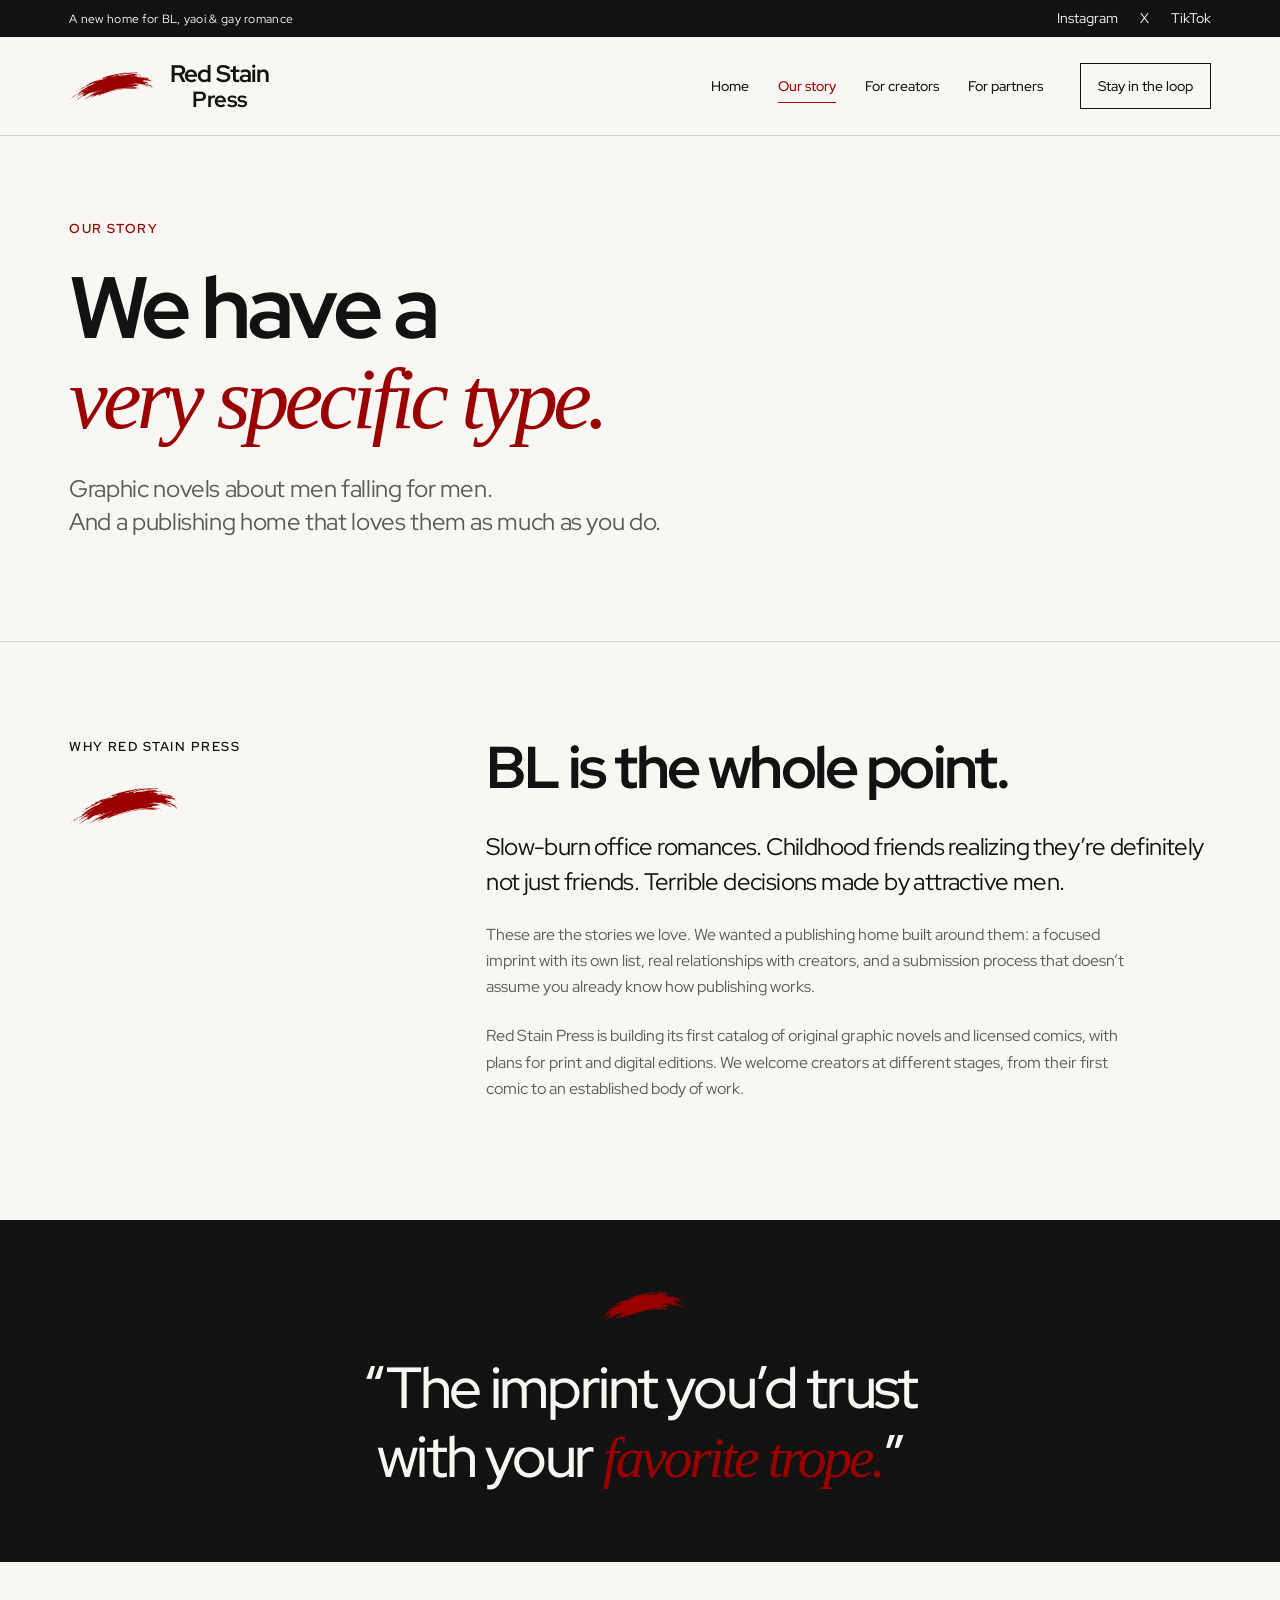
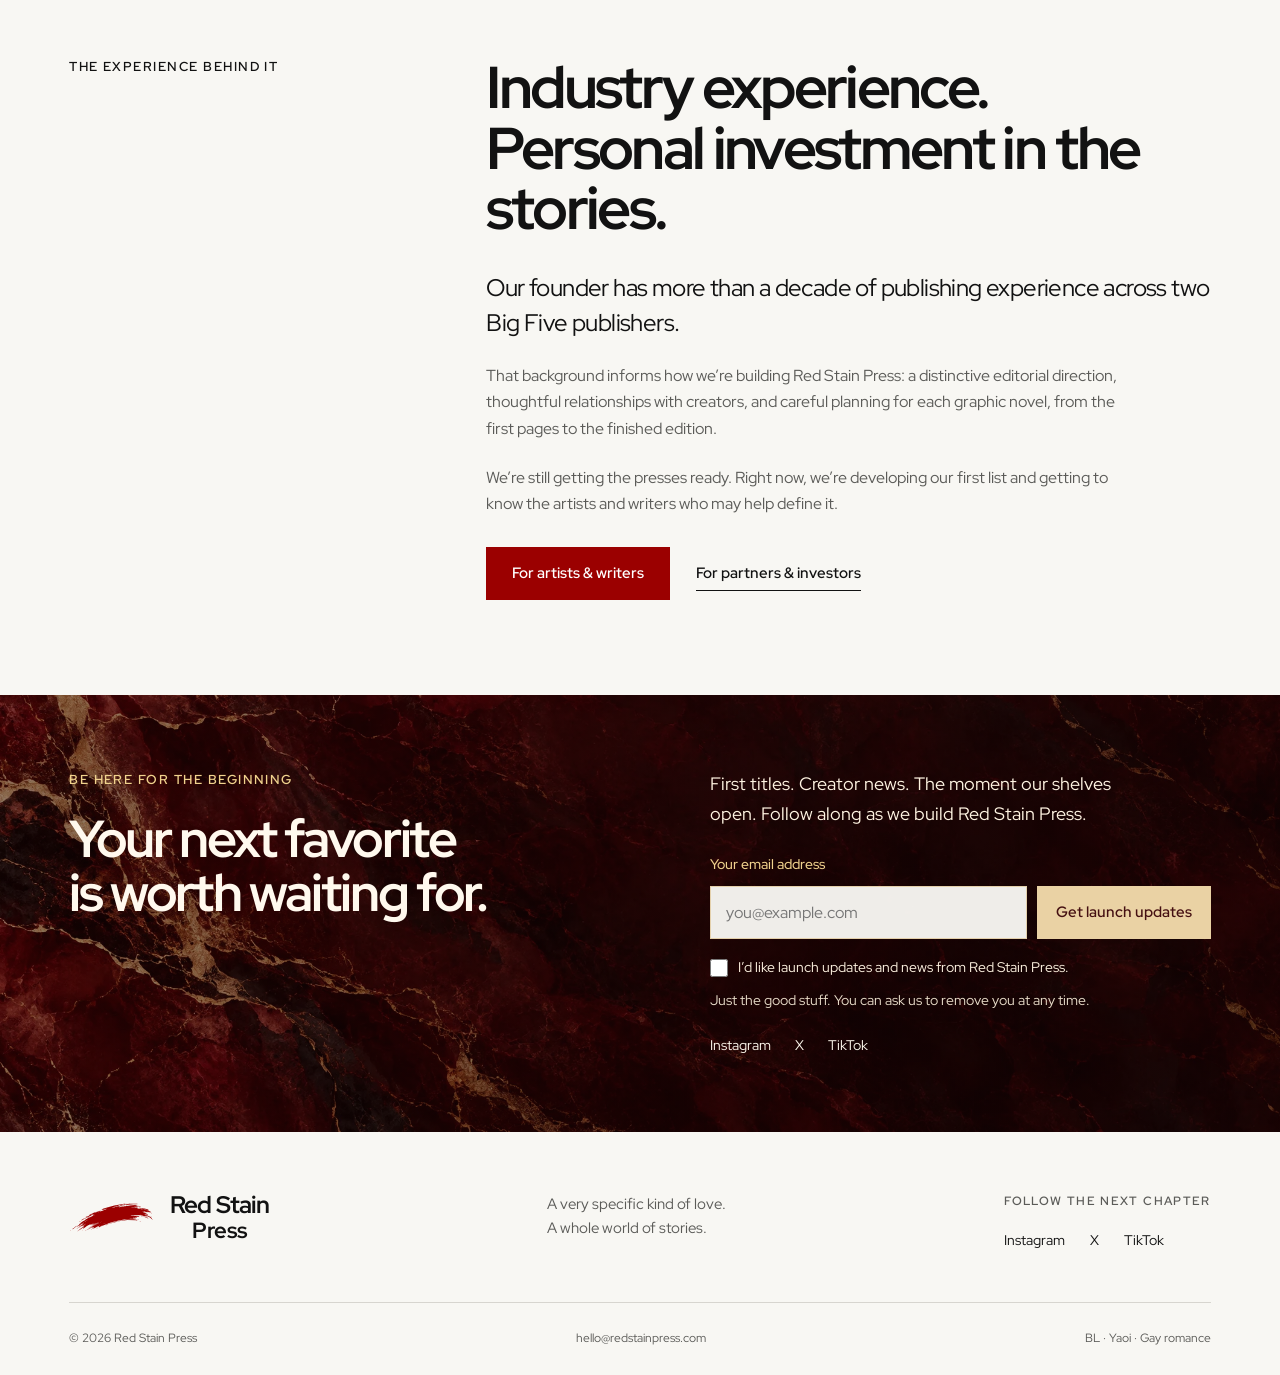
==== commit 717b5050: "Use proper logo casing and size Press at 90 percent" ====
--- a/about.html
+++ b/about.html
@@ -1,2 +1,2 @@
-<!doctype html><html lang="en"><head><meta charset="utf-8"><meta name="viewport" content="width=device-width, initial-scale=1"><title>Our story — Red Stain Press</title><meta name="description" content="A small press with a very specific type. Learn about Red Stain Press and the publishing experience behind our BL and gay romance imprint."><link rel="canonical" href="https://redstainpress.com/about.html"><meta name="theme-color" content="#9B0000"><link rel="icon" type="image/svg+xml" href="assets/brand-favicon.svg"><link rel="preconnect" href="https://fonts.googleapis.com"><link rel="preconnect" href="https://fonts.gstatic.com" crossorigin><link href="https://fonts.googleapis.com/css2?family=Red+Hat+Display:ital,wght@0,400;0,500;0,600;0,700;0,800;0,900;1,500;1,600&display=swap" rel="stylesheet"><link rel="stylesheet" href="style.css"><script src="script.js" defer></script><script src="forms.js" defer></script></head><body><a class="skip-link" href="#main">Skip to content</a><div class="social-strip"><span>A new home for BL, yaoi & gay romance</span><div aria-label="Social media"><a href="https://www.instagram.com/redstainpress" target="_blank" rel="noopener noreferrer" aria-label="Red Stain Press on Instagram">Instagram</a><a href="https://x.com/redstainpress" target="_blank" rel="noopener noreferrer" aria-label="Red Stain Press on X">X</a><a href="https://www.tiktok.com/@redstainpress" target="_blank" rel="noopener noreferrer" aria-label="Red Stain Press on TikTok">TikTok</a></div></div><header class="site-header"><div class="header-inner"><a class="brand" href="index.html" aria-label="Red Stain Press home"><img src="assets/brand-horizontal.svg" width="85" height="31" alt=""><span class="brand-wordmark"><span class="brand-name">RED STAIN</span><span class="brand-press">Press</span></span></a><button class="menu-toggle" type="button" aria-expanded="false" aria-controls="primary-nav">Menu <span aria-hidden="true">☰</span></button><nav id="primary-nav" aria-label="Main navigation"><a  href="index.html">Home</a><a aria-current="page" href="about.html">Our story</a><a  href="creators.html">For creators</a><a  href="partners.html">For partners</a><a class="nav-cta" href="index.html#signup-form">Stay in the loop</a><div class="nav-socials" aria-label="Follow Red Stain Press"><a href="https://www.instagram.com/redstainpress" target="_blank" rel="noopener noreferrer" aria-label="Red Stain Press on Instagram">Instagram</a><a href="https://x.com/redstainpress" target="_blank" rel="noopener noreferrer" aria-label="Red Stain Press on X">X</a><a href="https://www.tiktok.com/@redstainpress" target="_blank" rel="noopener noreferrer" aria-label="Red Stain Press on TikTok">TikTok</a></div></nav></div></header><main id="main">
-<section class="page-hero section-pad"><span class="eyebrow">Our story</span><h1>We have a<br><em>very specific type.</em></h1><p class="page-lede">Graphic novels about men falling for men.<br>And a publishing home that loves them as much as you do.</p></section><section class="story section-pad"><div class="section-label"><span class="eyebrow">Why Red Stain Press</span><img src="assets/brand-horizontal.svg" width="110" height="40" alt=""></div><div><h2>BL is the whole point.</h2><p class="large-copy">Slow-burn office romances. Childhood friends realizing they’re definitely not just friends. Terrible decisions made by attractive men.</p><p>These are the stories we love. We wanted a publishing home built around them: a focused imprint with its own list, real relationships with creators, and a submission process that doesn’t assume you already know how publishing works.</p><p>Red Stain Press is building its first catalog of original graphic novels and licensed comics, with plans for print and digital editions. We welcome creators at different stages, from their first comic to an established body of work.</p></div></section><section class="pullquote section-pad"><img class="brand-mark-on-dark" src="assets/brand-horizontal.svg" width="90" height="33" alt=""><blockquote>“The imprint you’d trust<br>with your <em>favorite trope.</em>”</blockquote></section><section class="story section-pad" id="experience"><div class="section-label"><span class="eyebrow">The experience behind it</span></div><div><h2>Industry experience.<br>Personal investment in the stories.</h2><p class="large-copy">Our founder has more than a decade of publishing experience across two Big Five publishers.</p><p>That background informs how we’re building Red Stain Press: a distinctive editorial direction, thoughtful relationships with creators, and careful planning for each graphic novel, from the first pages to the finished edition.</p><p>We’re still getting the presses ready. Right now, we’re developing our first list and getting to know the artists and writers who may help define it.</p><div class="button-row"><a class="button" href="creators.html">For artists & writers</a><a class="text-link" href="partners.html">For partners & investors</a></div></div></section><section class="updates section-pad" id="updates"><div><span class="eyebrow">Be here for the beginning</span><h2>Your next favorite<br>is worth waiting for.</h2></div><div><p>First titles. Creator news. The moment our shelves open. Follow along as we build Red Stain Press.</p><form class="newsletter-form" id="signup-form" data-newsletter data-endpoint="https://script.google.com/macros/s/AKfycbwiBSSYZHi8AgSeNt6zwCwIirHQGSG9rbxlTgSQbGz2_f6EEWNxwoJRseT6T_4bfnNV/exec"><label for="signup-email">Your email address</label><div class="newsletter-fields"><input id="signup-email" name="email" type="email" autocomplete="email" placeholder="you@example.com" required maxlength="254" aria-describedby="signup-note"><button type="submit" class="button light">Get launch updates</button></div><label class="signup-consent"><input type="checkbox" name="consent" required value="yes"> <span>I’d like launch updates and news from Red Stain Press.</span></label><p class="form-note" id="signup-note" role="status" aria-live="polite">Just the good stuff. You can ask us to remove you at any time.</p><noscript><p>Please enable JavaScript to sign up, or email <a href="mailto:hello@redstainpress.com?subject=Launch%20updates">hello@redstainpress.com</a>.</p></noscript></form><div class="updates-socials"><a href="https://www.instagram.com/redstainpress" target="_blank" rel="noopener noreferrer" aria-label="Red Stain Press on Instagram">Instagram</a><a href="https://x.com/redstainpress" target="_blank" rel="noopener noreferrer" aria-label="Red Stain Press on X">X</a><a href="https://www.tiktok.com/@redstainpress" target="_blank" rel="noopener noreferrer" aria-label="Red Stain Press on TikTok">TikTok</a></div></div></section></main><footer class="site-footer"><div class="footer-top"><a class="brand footer-brand" href="index.html" aria-label="Red Stain Press home"><img src="assets/brand-horizontal.svg" width="85" height="31" alt=""><span class="brand-wordmark"><span class="brand-name">RED STAIN</span><span class="brand-press">Press</span></span></a><p>A very specific kind of love.<br>A whole world of stories.</p><div class="footer-social"><span class="eyebrow">Follow the next chapter</span><div><a href="https://www.instagram.com/redstainpress" target="_blank" rel="noopener noreferrer" aria-label="Red Stain Press on Instagram">Instagram</a><a href="https://x.com/redstainpress" target="_blank" rel="noopener noreferrer" aria-label="Red Stain Press on X">X</a><a href="https://www.tiktok.com/@redstainpress" target="_blank" rel="noopener noreferrer" aria-label="Red Stain Press on TikTok">TikTok</a></div></div></div><div class="footer-bottom"><span>© 2026 Red Stain Press</span><a href="mailto:hello@redstainpress.com">hello@redstainpress.com</a><span>BL · Yaoi · Gay romance</span></div></footer></body></html>+<!doctype html><html lang="en"><head><meta charset="utf-8"><meta name="viewport" content="width=device-width, initial-scale=1"><title>Our story — Red Stain Press</title><meta name="description" content="A small press with a very specific type. Learn about Red Stain Press and the publishing experience behind our BL and gay romance imprint."><link rel="canonical" href="https://redstainpress.com/about.html"><meta name="theme-color" content="#9B0000"><link rel="icon" type="image/svg+xml" href="assets/brand-favicon.svg"><link rel="preconnect" href="https://fonts.googleapis.com"><link rel="preconnect" href="https://fonts.gstatic.com" crossorigin><link href="https://fonts.googleapis.com/css2?family=Red+Hat+Display:ital,wght@0,400;0,500;0,600;0,700;0,800;0,900;1,500;1,600&display=swap" rel="stylesheet"><link rel="stylesheet" href="style.css?v=cb8b5ee9ca"><script src="script.js?v=13ea68ccfe" defer></script><script src="forms.js?v=2a8453bf85" defer></script></head><body><a class="skip-link" href="#main">Skip to content</a><div class="social-strip"><span>A new home for BL, yaoi & gay romance</span><div aria-label="Social media"><a href="https://www.instagram.com/redstainpress" target="_blank" rel="noopener noreferrer" aria-label="Red Stain Press on Instagram">Instagram</a><a href="https://x.com/redstainpress" target="_blank" rel="noopener noreferrer" aria-label="Red Stain Press on X">X</a><a href="https://www.tiktok.com/@redstainpress" target="_blank" rel="noopener noreferrer" aria-label="Red Stain Press on TikTok">TikTok</a></div></div><header class="site-header"><div class="header-inner"><a class="brand" href="index.html" aria-label="Red Stain Press home"><img src="assets/brand-horizontal.svg" width="85" height="31" alt=""><span class="brand-wordmark"><span class="brand-name">Red Stain</span><span class="brand-press">Press</span></span></a><button class="menu-toggle" type="button" aria-expanded="false" aria-controls="primary-nav">Menu <span aria-hidden="true">☰</span></button><nav id="primary-nav" aria-label="Main navigation"><a  href="index.html">Home</a><a aria-current="page" href="about.html">Our story</a><a  href="creators.html">For creators</a><a  href="partners.html">For partners</a><a class="nav-cta" href="index.html#signup-form">Stay in the loop</a><div class="nav-socials" aria-label="Follow Red Stain Press"><a href="https://www.instagram.com/redstainpress" target="_blank" rel="noopener noreferrer" aria-label="Red Stain Press on Instagram">Instagram</a><a href="https://x.com/redstainpress" target="_blank" rel="noopener noreferrer" aria-label="Red Stain Press on X">X</a><a href="https://www.tiktok.com/@redstainpress" target="_blank" rel="noopener noreferrer" aria-label="Red Stain Press on TikTok">TikTok</a></div></nav></div></header><main id="main">
+<section class="page-hero section-pad"><span class="eyebrow">Our story</span><h1>We have a<br><em>very specific type.</em></h1><p class="page-lede">Graphic novels about men falling for men.<br>And a publishing home that loves them as much as you do.</p></section><section class="story section-pad"><div class="section-label"><span class="eyebrow">Why Red Stain Press</span><img src="assets/brand-horizontal.svg" width="110" height="40" alt=""></div><div><h2>BL is the whole point.</h2><p class="large-copy">Slow-burn office romances. Childhood friends realizing they’re definitely not just friends. Terrible decisions made by attractive men.</p><p>These are the stories we love. We wanted a publishing home built around them: a focused imprint with its own list, real relationships with creators, and a submission process that doesn’t assume you already know how publishing works.</p><p>Red Stain Press is building its first catalog of original graphic novels and licensed comics, with plans for print and digital editions. We welcome creators at different stages, from their first comic to an established body of work.</p></div></section><section class="pullquote section-pad"><img class="brand-mark-on-dark" src="assets/brand-horizontal.svg" width="90" height="33" alt=""><blockquote>“The imprint you’d trust<br>with your <em>favorite trope.</em>”</blockquote></section><section class="story section-pad" id="experience"><div class="section-label"><span class="eyebrow">The experience behind it</span></div><div><h2>Industry experience.<br>Personal investment in the stories.</h2><p class="large-copy">Our founder has more than a decade of publishing experience across two Big Five publishers.</p><p>That background informs how we’re building Red Stain Press: a distinctive editorial direction, thoughtful relationships with creators, and careful planning for each graphic novel, from the first pages to the finished edition.</p><p>We’re still getting the presses ready. Right now, we’re developing our first list and getting to know the artists and writers who may help define it.</p><div class="button-row"><a class="button" href="creators.html">For artists & writers</a><a class="text-link" href="partners.html">For partners & investors</a></div></div></section><section class="updates section-pad" id="updates"><div><span class="eyebrow">Be here for the beginning</span><h2>Your next favorite<br>is worth waiting for.</h2></div><div><p>First titles. Creator news. The moment our shelves open. Follow along as we build Red Stain Press.</p><form class="newsletter-form" id="signup-form" data-newsletter data-endpoint="https://script.google.com/macros/s/AKfycbwiBSSYZHi8AgSeNt6zwCwIirHQGSG9rbxlTgSQbGz2_f6EEWNxwoJRseT6T_4bfnNV/exec"><label for="signup-email">Your email address</label><div class="newsletter-fields"><input id="signup-email" name="email" type="email" autocomplete="email" placeholder="you@example.com" required maxlength="254" aria-describedby="signup-note"><button type="submit" class="button light">Get launch updates</button></div><label class="signup-consent"><input type="checkbox" name="consent" required value="yes"> <span>I’d like launch updates and news from Red Stain Press.</span></label><p class="form-note" id="signup-note" role="status" aria-live="polite">Just the good stuff. You can ask us to remove you at any time.</p><noscript><p>Please enable JavaScript to sign up, or email <a href="mailto:hello@redstainpress.com?subject=Launch%20updates">hello@redstainpress.com</a>.</p></noscript></form><div class="updates-socials"><a href="https://www.instagram.com/redstainpress" target="_blank" rel="noopener noreferrer" aria-label="Red Stain Press on Instagram">Instagram</a><a href="https://x.com/redstainpress" target="_blank" rel="noopener noreferrer" aria-label="Red Stain Press on X">X</a><a href="https://www.tiktok.com/@redstainpress" target="_blank" rel="noopener noreferrer" aria-label="Red Stain Press on TikTok">TikTok</a></div></div></section></main><footer class="site-footer"><div class="footer-top"><a class="brand footer-brand" href="index.html" aria-label="Red Stain Press home"><img src="assets/brand-horizontal.svg" width="85" height="31" alt=""><span class="brand-wordmark"><span class="brand-name">Red Stain</span><span class="brand-press">Press</span></span></a><p>A very specific kind of love.<br>A whole world of stories.</p><div class="footer-social"><span class="eyebrow">Follow the next chapter</span><div><a href="https://www.instagram.com/redstainpress" target="_blank" rel="noopener noreferrer" aria-label="Red Stain Press on Instagram">Instagram</a><a href="https://x.com/redstainpress" target="_blank" rel="noopener noreferrer" aria-label="Red Stain Press on X">X</a><a href="https://www.tiktok.com/@redstainpress" target="_blank" rel="noopener noreferrer" aria-label="Red Stain Press on TikTok">TikTok</a></div></div></div><div class="footer-bottom"><span>© 2026 Red Stain Press</span><a href="mailto:hello@redstainpress.com">hello@redstainpress.com</a><span>BL · Yaoi · Gay romance</span></div></footer></body></html>
--- a/style.css
+++ b/style.css
@@ -20,12 +20,12 @@
 .expertise .eyebrow,.partner-contact .eyebrow,.newsletter-form>label:first-child{color:var(--gold)}
 .updates-socials a:hover{color:var(--gold)}
 
-/* Selected horizontal identity — Red Hat Display; Press at 80% of name size. */
+/* Selected horizontal identity — Red Hat Display; Press at 90% of name size. */
 .brand{gap:16px;font-family:var(--font);font-size:24px;font-weight:700;letter-spacing:-.035em;line-height:1.05;color:var(--ink)}
 .brand img{width:85px;height:auto;flex:none}
 .brand-wordmark{display:flex;flex-direction:column;align-items:center}
 .brand-name{white-space:nowrap}
-.brand-press{font-size:.8em;font-weight:inherit;line-height:1.05;letter-spacing:-.025em;margin-top:3px;color:inherit}
+.brand-press{font-size:.9em;font-weight:inherit;line-height:1.05;letter-spacing:-.025em;margin-top:3px;color:inherit}
 .brand-mark-on-dark{background:transparent;padding:0}
-@media(max-width:600px){.brand{font-size:22px;gap:12px}.brand img{width:74px}.brand-press{font-size:.8em}.header-inner{gap:18px}}
+@media(max-width:600px){.brand{font-size:22px;gap:12px}.brand img{width:74px}.brand-press{font-size:.9em}.header-inner{gap:18px}}
 @media(max-width:360px){.brand{font-size:20px;gap:10px}.brand img{width:62px}.menu-toggle{gap:8px;padding:8px 10px}}
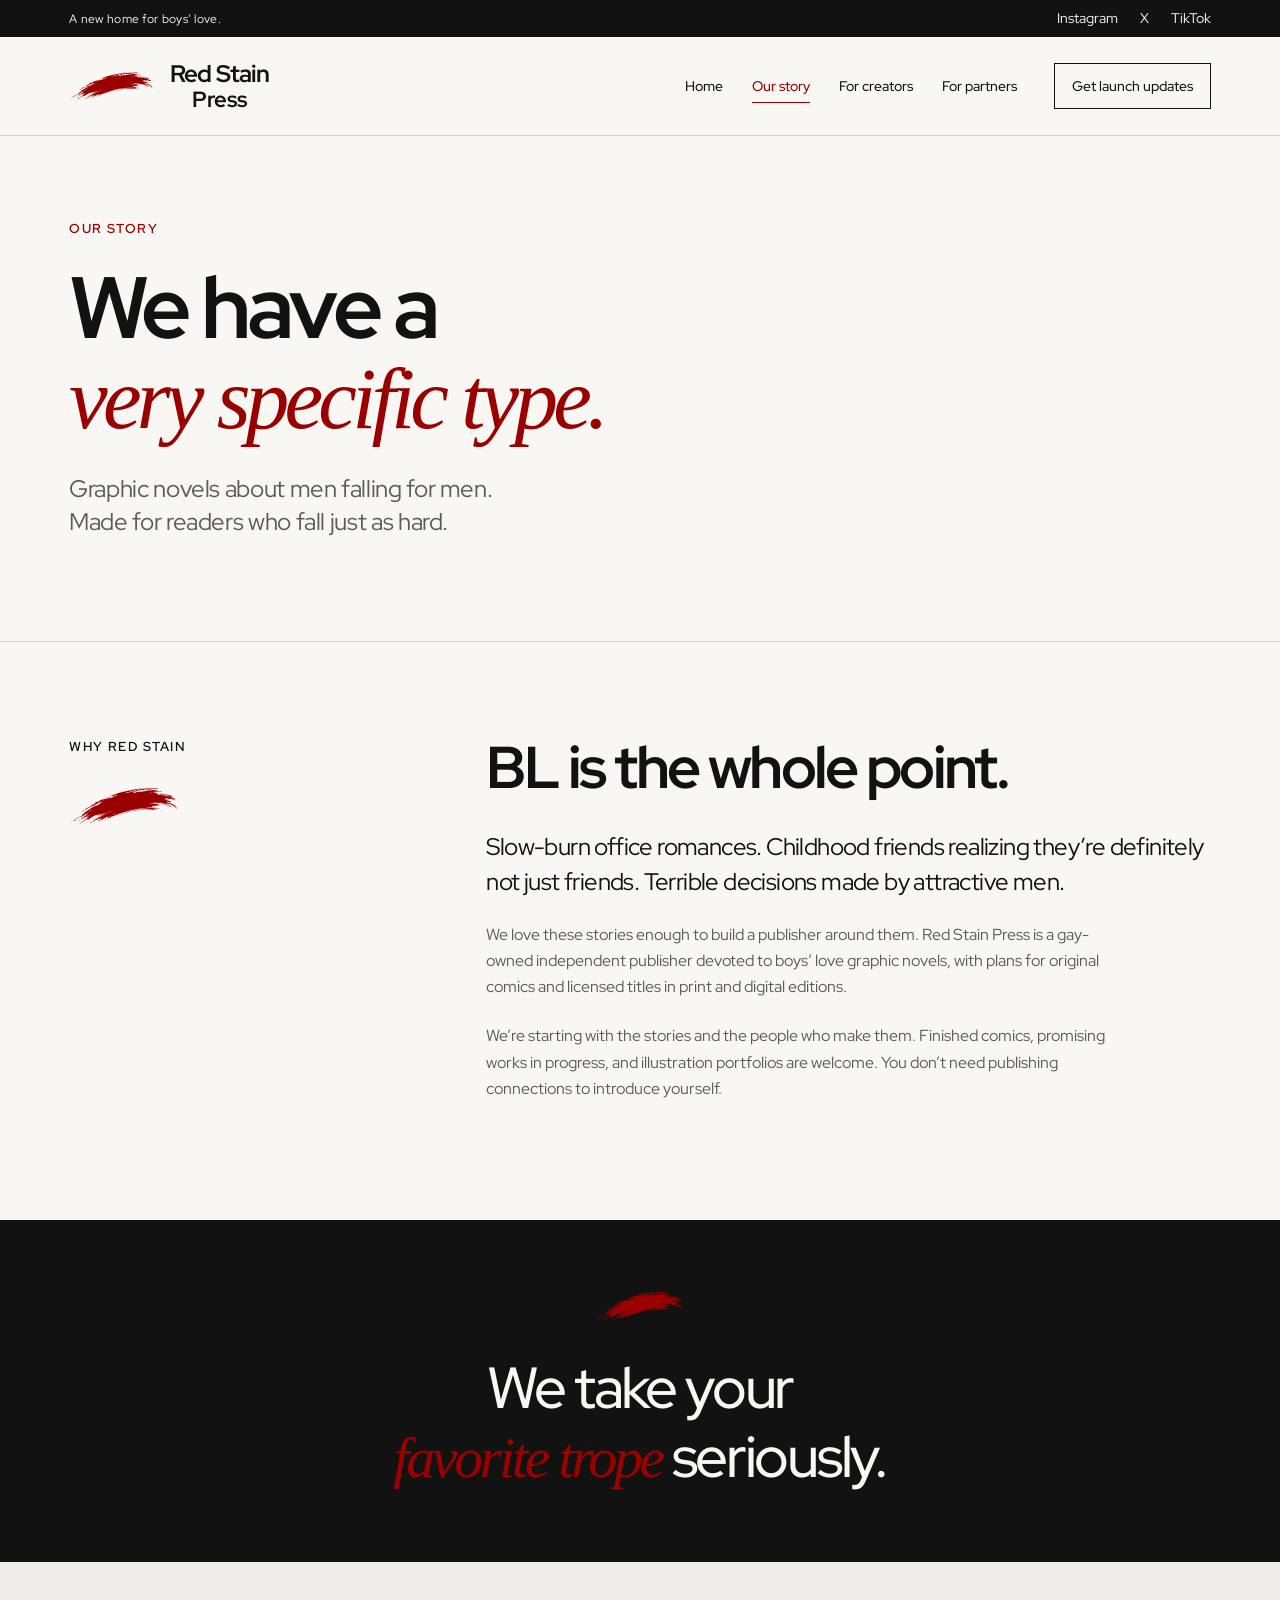
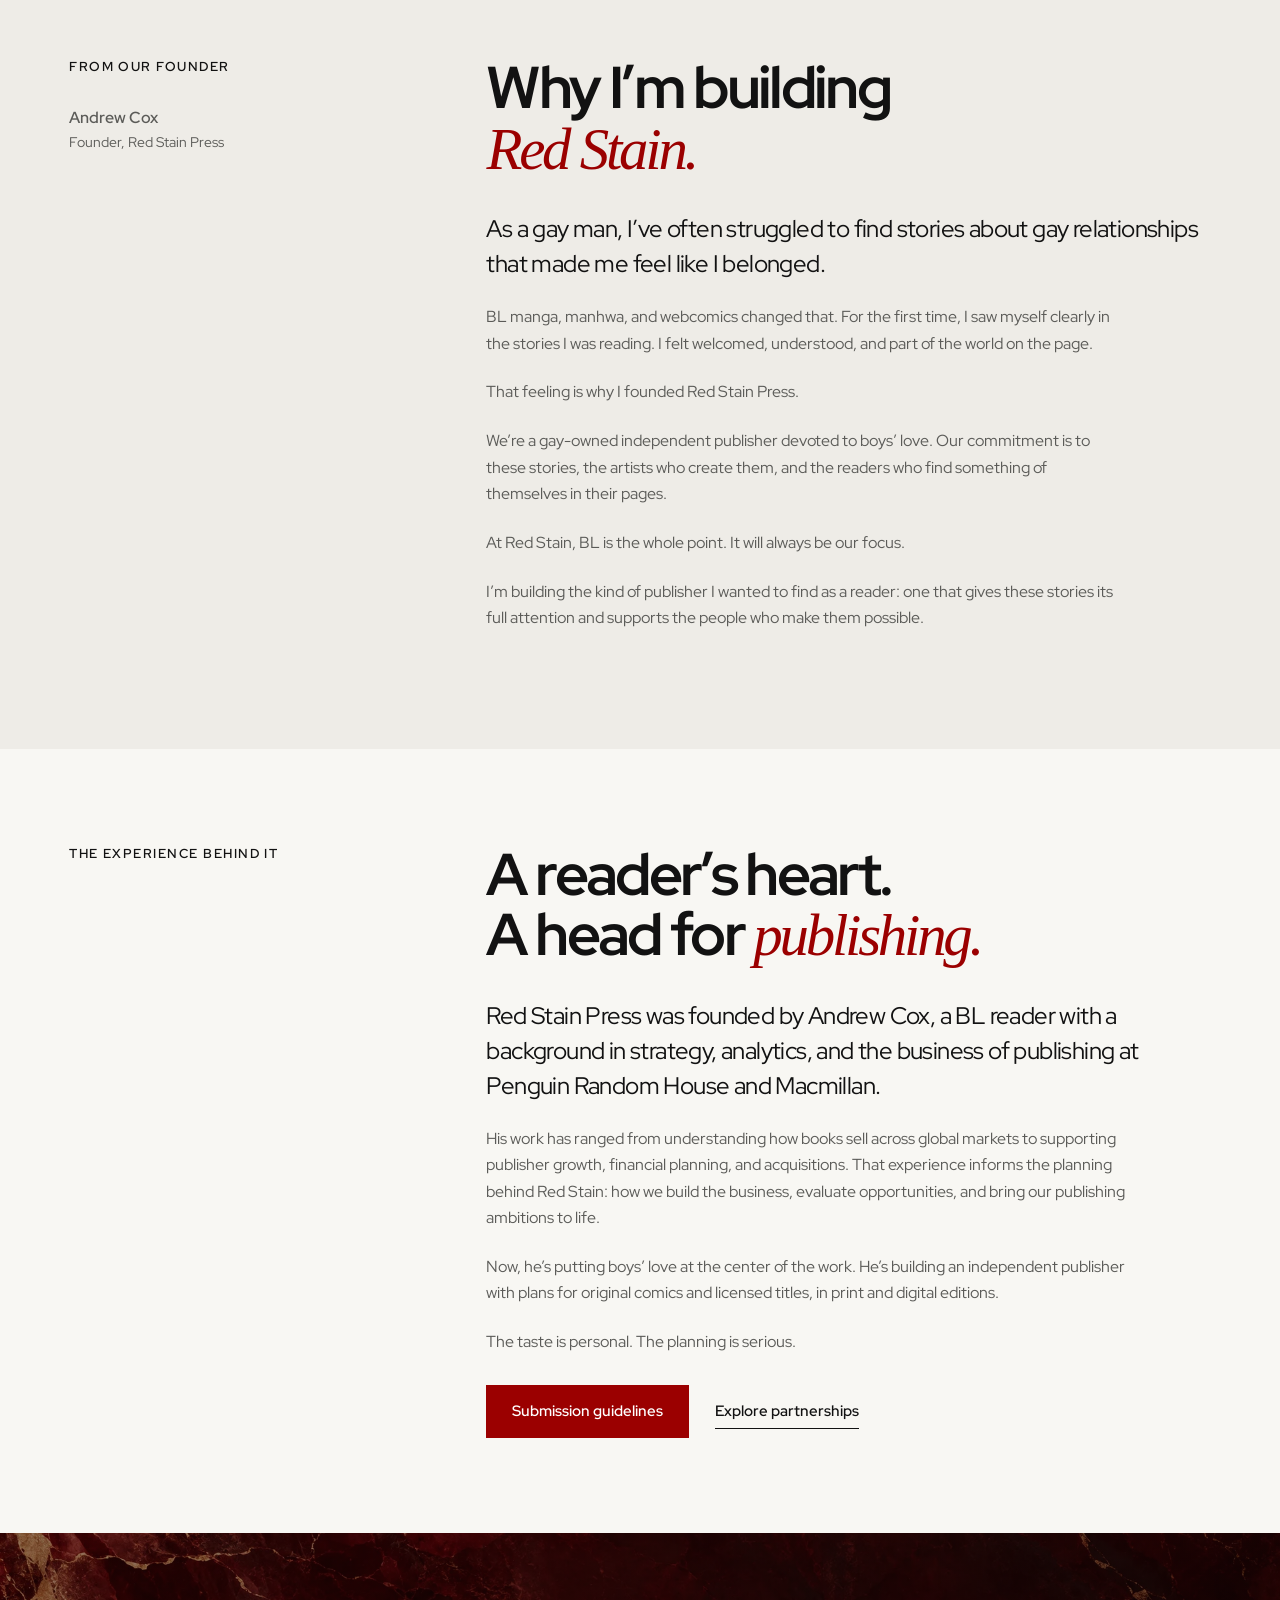
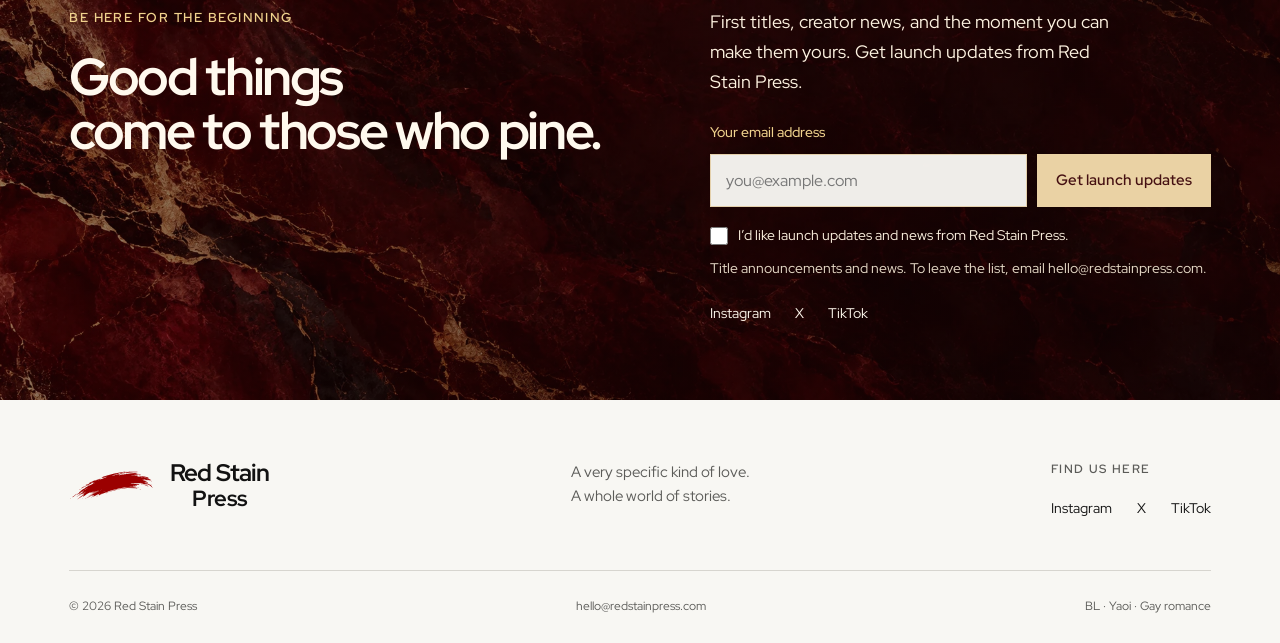
==== commit 3c808669: "Refresh publisher voice and add founder story and partnership invitations" ====
--- a/about.html
+++ b/about.html
@@ -1,2 +1,3 @@
-<!doctype html><html lang="en"><head><meta charset="utf-8"><meta name="viewport" content="width=device-width, initial-scale=1"><title>Our story — Red Stain Press</title><meta name="description" content="A small press with a very specific type. Learn about Red Stain Press and the publishing experience behind our BL and gay romance imprint."><link rel="canonical" href="https://redstainpress.com/about.html"><meta name="theme-color" content="#9B0000"><link rel="icon" type="image/svg+xml" href="assets/brand-favicon.svg"><link rel="preconnect" href="https://fonts.googleapis.com"><link rel="preconnect" href="https://fonts.gstatic.com" crossorigin><link href="https://fonts.googleapis.com/css2?family=Red+Hat+Display:ital,wght@0,400;0,500;0,600;0,700;0,800;0,900;1,500;1,600&display=swap" rel="stylesheet"><link rel="stylesheet" href="style.css?v=cb8b5ee9ca"><script src="script.js?v=13ea68ccfe" defer></script><script src="forms.js?v=2a8453bf85" defer></script></head><body><a class="skip-link" href="#main">Skip to content</a><div class="social-strip"><span>A new home for BL, yaoi & gay romance</span><div aria-label="Social media"><a href="https://www.instagram.com/redstainpress" target="_blank" rel="noopener noreferrer" aria-label="Red Stain Press on Instagram">Instagram</a><a href="https://x.com/redstainpress" target="_blank" rel="noopener noreferrer" aria-label="Red Stain Press on X">X</a><a href="https://www.tiktok.com/@redstainpress" target="_blank" rel="noopener noreferrer" aria-label="Red Stain Press on TikTok">TikTok</a></div></div><header class="site-header"><div class="header-inner"><a class="brand" href="index.html" aria-label="Red Stain Press home"><img src="assets/brand-horizontal.svg" width="85" height="31" alt=""><span class="brand-wordmark"><span class="brand-name">Red Stain</span><span class="brand-press">Press</span></span></a><button class="menu-toggle" type="button" aria-expanded="false" aria-controls="primary-nav">Menu <span aria-hidden="true">☰</span></button><nav id="primary-nav" aria-label="Main navigation"><a  href="index.html">Home</a><a aria-current="page" href="about.html">Our story</a><a  href="creators.html">For creators</a><a  href="partners.html">For partners</a><a class="nav-cta" href="index.html#signup-form">Stay in the loop</a><div class="nav-socials" aria-label="Follow Red Stain Press"><a href="https://www.instagram.com/redstainpress" target="_blank" rel="noopener noreferrer" aria-label="Red Stain Press on Instagram">Instagram</a><a href="https://x.com/redstainpress" target="_blank" rel="noopener noreferrer" aria-label="Red Stain Press on X">X</a><a href="https://www.tiktok.com/@redstainpress" target="_blank" rel="noopener noreferrer" aria-label="Red Stain Press on TikTok">TikTok</a></div></nav></div></header><main id="main">
-<section class="page-hero section-pad"><span class="eyebrow">Our story</span><h1>We have a<br><em>very specific type.</em></h1><p class="page-lede">Graphic novels about men falling for men.<br>And a publishing home that loves them as much as you do.</p></section><section class="story section-pad"><div class="section-label"><span class="eyebrow">Why Red Stain Press</span><img src="assets/brand-horizontal.svg" width="110" height="40" alt=""></div><div><h2>BL is the whole point.</h2><p class="large-copy">Slow-burn office romances. Childhood friends realizing they’re definitely not just friends. Terrible decisions made by attractive men.</p><p>These are the stories we love. We wanted a publishing home built around them: a focused imprint with its own list, real relationships with creators, and a submission process that doesn’t assume you already know how publishing works.</p><p>Red Stain Press is building its first catalog of original graphic novels and licensed comics, with plans for print and digital editions. We welcome creators at different stages, from their first comic to an established body of work.</p></div></section><section class="pullquote section-pad"><img class="brand-mark-on-dark" src="assets/brand-horizontal.svg" width="90" height="33" alt=""><blockquote>“The imprint you’d trust<br>with your <em>favorite trope.</em>”</blockquote></section><section class="story section-pad" id="experience"><div class="section-label"><span class="eyebrow">The experience behind it</span></div><div><h2>Industry experience.<br>Personal investment in the stories.</h2><p class="large-copy">Our founder has more than a decade of publishing experience across two Big Five publishers.</p><p>That background informs how we’re building Red Stain Press: a distinctive editorial direction, thoughtful relationships with creators, and careful planning for each graphic novel, from the first pages to the finished edition.</p><p>We’re still getting the presses ready. Right now, we’re developing our first list and getting to know the artists and writers who may help define it.</p><div class="button-row"><a class="button" href="creators.html">For artists & writers</a><a class="text-link" href="partners.html">For partners & investors</a></div></div></section><section class="updates section-pad" id="updates"><div><span class="eyebrow">Be here for the beginning</span><h2>Your next favorite<br>is worth waiting for.</h2></div><div><p>First titles. Creator news. The moment our shelves open. Follow along as we build Red Stain Press.</p><form class="newsletter-form" id="signup-form" data-newsletter data-endpoint="https://script.google.com/macros/s/AKfycbwiBSSYZHi8AgSeNt6zwCwIirHQGSG9rbxlTgSQbGz2_f6EEWNxwoJRseT6T_4bfnNV/exec"><label for="signup-email">Your email address</label><div class="newsletter-fields"><input id="signup-email" name="email" type="email" autocomplete="email" placeholder="you@example.com" required maxlength="254" aria-describedby="signup-note"><button type="submit" class="button light">Get launch updates</button></div><label class="signup-consent"><input type="checkbox" name="consent" required value="yes"> <span>I’d like launch updates and news from Red Stain Press.</span></label><p class="form-note" id="signup-note" role="status" aria-live="polite">Just the good stuff. You can ask us to remove you at any time.</p><noscript><p>Please enable JavaScript to sign up, or email <a href="mailto:hello@redstainpress.com?subject=Launch%20updates">hello@redstainpress.com</a>.</p></noscript></form><div class="updates-socials"><a href="https://www.instagram.com/redstainpress" target="_blank" rel="noopener noreferrer" aria-label="Red Stain Press on Instagram">Instagram</a><a href="https://x.com/redstainpress" target="_blank" rel="noopener noreferrer" aria-label="Red Stain Press on X">X</a><a href="https://www.tiktok.com/@redstainpress" target="_blank" rel="noopener noreferrer" aria-label="Red Stain Press on TikTok">TikTok</a></div></div></section></main><footer class="site-footer"><div class="footer-top"><a class="brand footer-brand" href="index.html" aria-label="Red Stain Press home"><img src="assets/brand-horizontal.svg" width="85" height="31" alt=""><span class="brand-wordmark"><span class="brand-name">Red Stain</span><span class="brand-press">Press</span></span></a><p>A very specific kind of love.<br>A whole world of stories.</p><div class="footer-social"><span class="eyebrow">Follow the next chapter</span><div><a href="https://www.instagram.com/redstainpress" target="_blank" rel="noopener noreferrer" aria-label="Red Stain Press on Instagram">Instagram</a><a href="https://x.com/redstainpress" target="_blank" rel="noopener noreferrer" aria-label="Red Stain Press on X">X</a><a href="https://www.tiktok.com/@redstainpress" target="_blank" rel="noopener noreferrer" aria-label="Red Stain Press on TikTok">TikTok</a></div></div></div><div class="footer-bottom"><span>© 2026 Red Stain Press</span><a href="mailto:hello@redstainpress.com">hello@redstainpress.com</a><span>BL · Yaoi · Gay romance</span></div></footer></body></html>+<!doctype html><html lang="en"><head><meta charset="utf-8"><meta name="viewport" content="width=device-width, initial-scale=1"><title>Our story — Red Stain Press</title><meta name="description" content="Discover why Andrew Cox founded Red Stain Press, a gay-owned independent publisher devoted to boys’ love graphic novels."><link rel="canonical" href="https://redstainpress.com/about.html"><meta name="theme-color" content="#9B0000"><link rel="icon" type="image/svg+xml" href="assets/brand-favicon.svg"><link rel="preconnect" href="https://fonts.googleapis.com"><link rel="preconnect" href="https://fonts.gstatic.com" crossorigin><link href="https://fonts.googleapis.com/css2?family=Red+Hat+Display:ital,wght@0,400;0,500;0,600;0,700;0,800;0,900;1,500;1,600&display=swap" rel="stylesheet"><link rel="stylesheet" href="style.css?v=5db0f49273"><script src="script.js?v=854767b609" defer></script><script src="forms.js?v=3bf60a0cfa" defer></script></head><body><a class="skip-link" href="#main">Skip to content</a><div class="social-strip"><span>A new home for boys’ love.</span><div aria-label="Social media"><a href="https://www.instagram.com/redstainpress" target="_blank" rel="noopener noreferrer" aria-label="Red Stain Press on Instagram">Instagram</a><a href="https://x.com/redstainpress" target="_blank" rel="noopener noreferrer" aria-label="Red Stain Press on X">X</a><a href="https://www.tiktok.com/@redstainpress" target="_blank" rel="noopener noreferrer" aria-label="Red Stain Press on TikTok">TikTok</a></div></div><header class="site-header"><div class="header-inner"><a class="brand" href="index.html" aria-label="Red Stain Press home"><img src="assets/brand-horizontal.svg" width="85" height="31" alt=""><span class="brand-wordmark"><span class="brand-name">Red Stain</span><span class="brand-press">Press</span></span></a><button class="menu-toggle" type="button" aria-expanded="false" aria-controls="primary-nav">Menu <span aria-hidden="true">☰</span></button><nav id="primary-nav" aria-label="Main navigation"><a  href="index.html">Home</a><a aria-current="page" href="about.html">Our story</a><a  href="creators.html">For creators</a><a  href="partners.html">For partners</a><a class="nav-cta" href="index.html#signup-form">Get launch updates</a><div class="nav-socials" aria-label="Follow Red Stain Press"><a href="https://www.instagram.com/redstainpress" target="_blank" rel="noopener noreferrer" aria-label="Red Stain Press on Instagram">Instagram</a><a href="https://x.com/redstainpress" target="_blank" rel="noopener noreferrer" aria-label="Red Stain Press on X">X</a><a href="https://www.tiktok.com/@redstainpress" target="_blank" rel="noopener noreferrer" aria-label="Red Stain Press on TikTok">TikTok</a></div></nav></div></header><main id="main">
+<section class="page-hero section-pad"><span class="eyebrow">Our story</span><h1>We have a<br><em>very specific type.</em></h1><p class="page-lede">Graphic novels about men falling for men.<br>Made for readers who fall just as hard.</p></section><section class="story section-pad"><div class="section-label"><span class="eyebrow">Why Red Stain</span><img src="assets/brand-horizontal.svg" width="110" height="40" alt=""></div><div><h2>BL is the whole point.</h2><p class="large-copy">Slow-burn office romances. Childhood friends realizing they’re definitely not just friends. Terrible decisions made by attractive men.</p><p>We love these stories enough to build a publisher around them. Red Stain Press is a gay-owned independent publisher devoted to boys’ love graphic novels, with plans for original comics and licensed titles in print and digital editions.</p><p>We’re starting with the stories and the people who make them. Finished comics, promising works in progress, and illustration portfolios are welcome. You don’t need publishing connections to introduce yourself.</p></div></section><section class="pullquote section-pad"><img class="brand-mark-on-dark" src="assets/brand-horizontal.svg" width="90" height="33" alt=""><h2>We take your<br><em>favorite trope</em> seriously.</h2></section><section class="story founder-story section-pad" id="founder"><div class="section-label"><span class="eyebrow">From our founder</span><p class="founder-byline">Andrew Cox<br><span>Founder, Red Stain Press</span></p></div><div><h2>Why I’m building<br><em>Red Stain.</em></h2><p class="large-copy">As a gay man, I’ve often struggled to find stories about gay relationships that made me feel like I belonged.</p><p>BL manga, manhwa, and webcomics changed that. For the first time, I saw myself clearly in the stories I was reading. I felt welcomed, understood, and part of the world on the page.</p><p>That feeling is why I founded Red Stain Press.</p><p>We’re a gay-owned independent publisher devoted to boys’ love. Our commitment is to these stories, the artists who create them, and the readers who find something of themselves in their pages.</p><p>At Red Stain, BL is the whole point. It will always be our focus.</p><p>I’m building the kind of publisher I wanted to find as a reader: one that gives these stories its full attention and supports the people who make them possible.</p></div></section>
+<section class="story section-pad" id="experience"><div class="section-label"><span class="eyebrow">The experience behind it</span></div><div><h2>A reader’s heart.<br>A head for <em>publishing.</em></h2><p class="large-copy">Red Stain Press was founded by Andrew Cox, a BL reader with a background in strategy, analytics, and the business of publishing at Penguin Random House and Macmillan.</p><p>His work has ranged from understanding how books sell across global markets to supporting publisher growth, financial planning, and acquisitions. That experience informs the planning behind Red Stain: how we build the business, evaluate opportunities, and bring our publishing ambitions to life.</p><p>Now, he’s putting boys’ love at the center of the work. He’s building an independent publisher with plans for original comics and licensed titles, in print and digital editions.</p><p>The taste is personal. The planning is serious.</p><div class="button-row"><a class="button" href="creators.html">Submission guidelines</a><a class="text-link" href="partners.html">Explore partnerships</a></div></div></section><section class="updates section-pad" id="updates"><div><span class="eyebrow">Be here for the beginning</span><h2>Good things<br>come to those who pine.</h2></div><div><p>First titles, creator news, and the moment you can make them yours. Get launch updates from Red Stain Press.</p><form class="newsletter-form" id="signup-form" data-newsletter data-endpoint="https://script.google.com/macros/s/AKfycbwiBSSYZHi8AgSeNt6zwCwIirHQGSG9rbxlTgSQbGz2_f6EEWNxwoJRseT6T_4bfnNV/exec"><label for="signup-email">Your email address</label><div class="newsletter-fields"><input id="signup-email" name="email" type="email" autocomplete="email" placeholder="you@example.com" required maxlength="254" aria-describedby="signup-note"><button type="submit" class="button light">Get launch updates</button></div><label class="signup-consent"><input type="checkbox" name="consent" required value="yes"> <span>I’d like launch updates and news from Red Stain Press.</span></label><p class="form-note" id="signup-note" role="status" aria-live="polite">Title announcements and news. To leave the list, email <a href="mailto:hello@redstainpress.com">hello@redstainpress.com</a>.</p><noscript><p>To sign up, enable JavaScript or email <a href="mailto:hello@redstainpress.com?subject=Launch%20updates">hello@redstainpress.com</a>.</p></noscript></form><div class="updates-socials"><a href="https://www.instagram.com/redstainpress" target="_blank" rel="noopener noreferrer" aria-label="Red Stain Press on Instagram">Instagram</a><a href="https://x.com/redstainpress" target="_blank" rel="noopener noreferrer" aria-label="Red Stain Press on X">X</a><a href="https://www.tiktok.com/@redstainpress" target="_blank" rel="noopener noreferrer" aria-label="Red Stain Press on TikTok">TikTok</a></div></div></section></main><footer class="site-footer"><div class="footer-top"><a class="brand footer-brand" href="index.html" aria-label="Red Stain Press home"><img src="assets/brand-horizontal.svg" width="85" height="31" alt=""><span class="brand-wordmark"><span class="brand-name">Red Stain</span><span class="brand-press">Press</span></span></a><p>A very specific kind of love.<br>A whole world of stories.</p><div class="footer-social"><span class="eyebrow">Find us here</span><div><a href="https://www.instagram.com/redstainpress" target="_blank" rel="noopener noreferrer" aria-label="Red Stain Press on Instagram">Instagram</a><a href="https://x.com/redstainpress" target="_blank" rel="noopener noreferrer" aria-label="Red Stain Press on X">X</a><a href="https://www.tiktok.com/@redstainpress" target="_blank" rel="noopener noreferrer" aria-label="Red Stain Press on TikTok">TikTok</a></div></div></div><div class="footer-bottom"><span>© 2026 Red Stain Press</span><a href="mailto:hello@redstainpress.com">hello@redstainpress.com</a><span>BL · Yaoi · Gay romance</span></div></footer></body></html>
--- a/style.css
+++ b/style.css
@@ -29,3 +29,19 @@
 .brand-mark-on-dark{background:transparent;padding:0}
 @media(max-width:600px){.brand{font-size:22px;gap:12px}.brand img{width:74px}.brand-press{font-size:.9em}.header-inner{gap:18px}}
 @media(max-width:360px){.brand{font-size:20px;gap:10px}.brand img{width:62px}.menu-toggle{gap:8px;padding:8px 10px}}
+
+/* Copy refresh: clear positioning and founder statement. */
+.genre-band{display:block;font-size:clamp(1.1rem,2vw,1.6rem);line-height:1.4}
+.genre-band p{margin:0;max-width:100%}
+.pullquote h2{font-size:clamp(2.5rem,4.5vw,4.3rem);line-height:1.2;font-weight:500;letter-spacing:-.04em}
+.pullquote h2 em{background:transparent;padding:0}
+.founder-story{background:#eeece7}
+.founder-story .founder-byline{font-size:1rem;color:var(--ink);font-weight:600;line-height:1.5}
+.founder-byline span{font-size:.85rem;font-weight:400;color:var(--muted)}
+.expertise .expertise-signoff{font-size:1rem}
+.expertise h2 em{overflow-wrap:normal}
+.partner-opportunities .process-grid article{display:flex;flex-direction:column;align-items:flex-start}
+.partner-opportunities .process-grid h3{margin-top:0}
+.partner-opportunities .process-grid p{flex:1}
+.audience-grid article:last-child h3{font-size:clamp(2.1rem,3.1vw,2.8rem)}
+@media(max-width:600px){.genre-band{padding:21px 6vw;font-size:1.12rem}.pullquote h2{font-size:2.4rem}.expertise h2{font-size:clamp(2.05rem,8.8vw,2.65rem)}.founder-story .section-label{align-items:flex-start;gap:20px}.founder-story .founder-byline{margin:0;text-align:right}.partner-opportunities .process-grid p{margin-bottom:20px}}
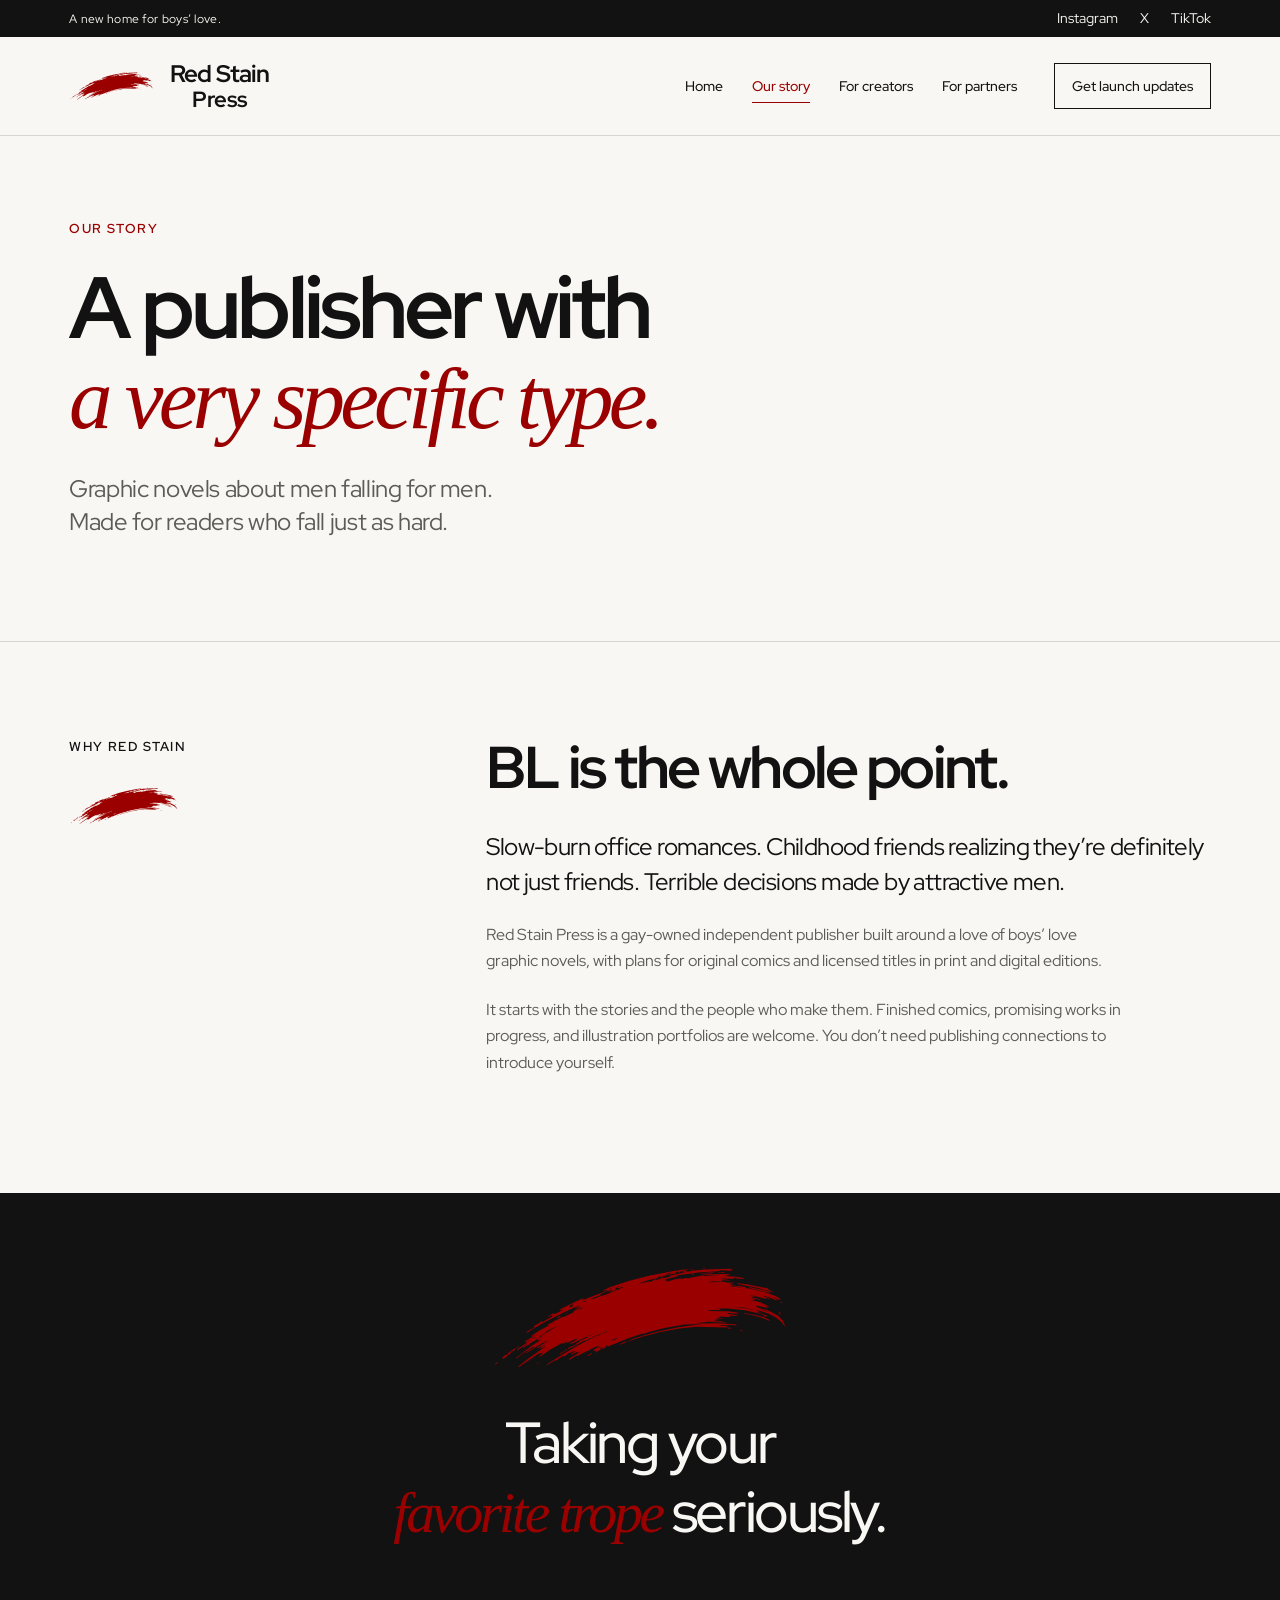
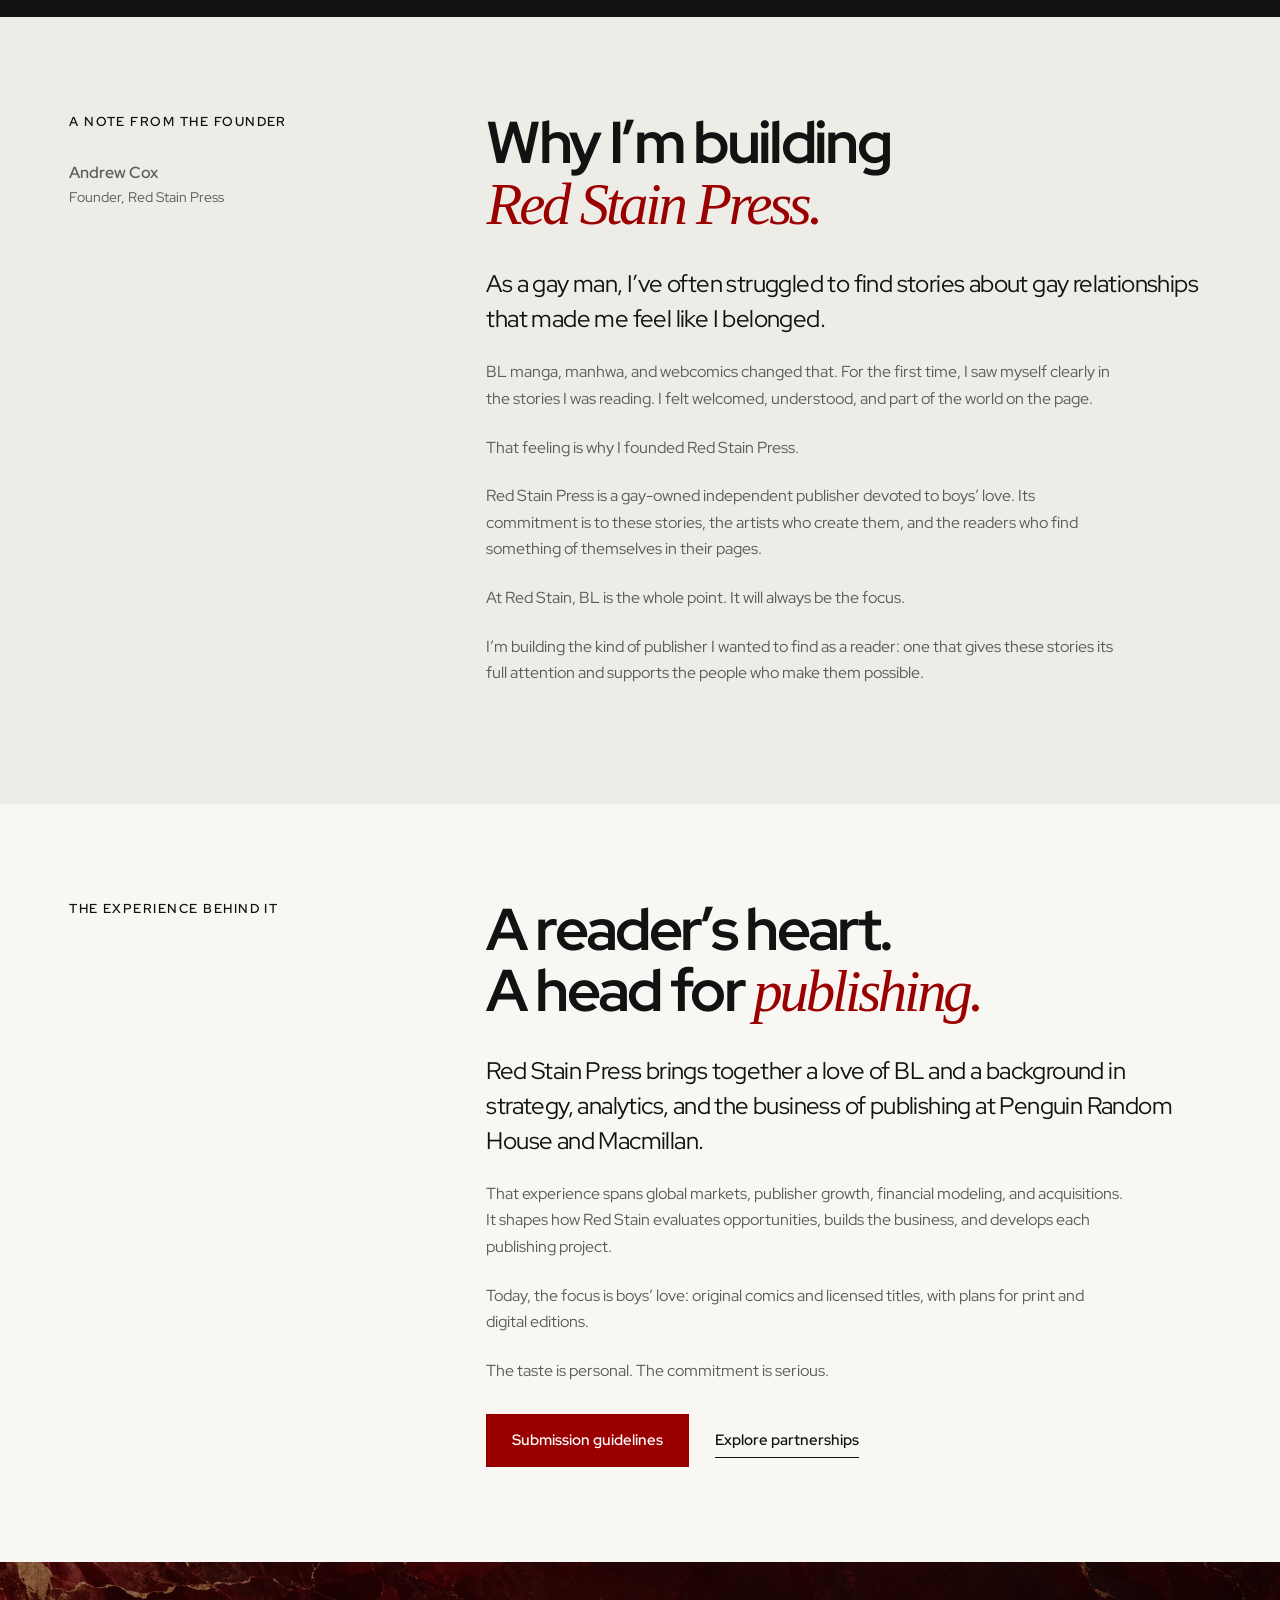
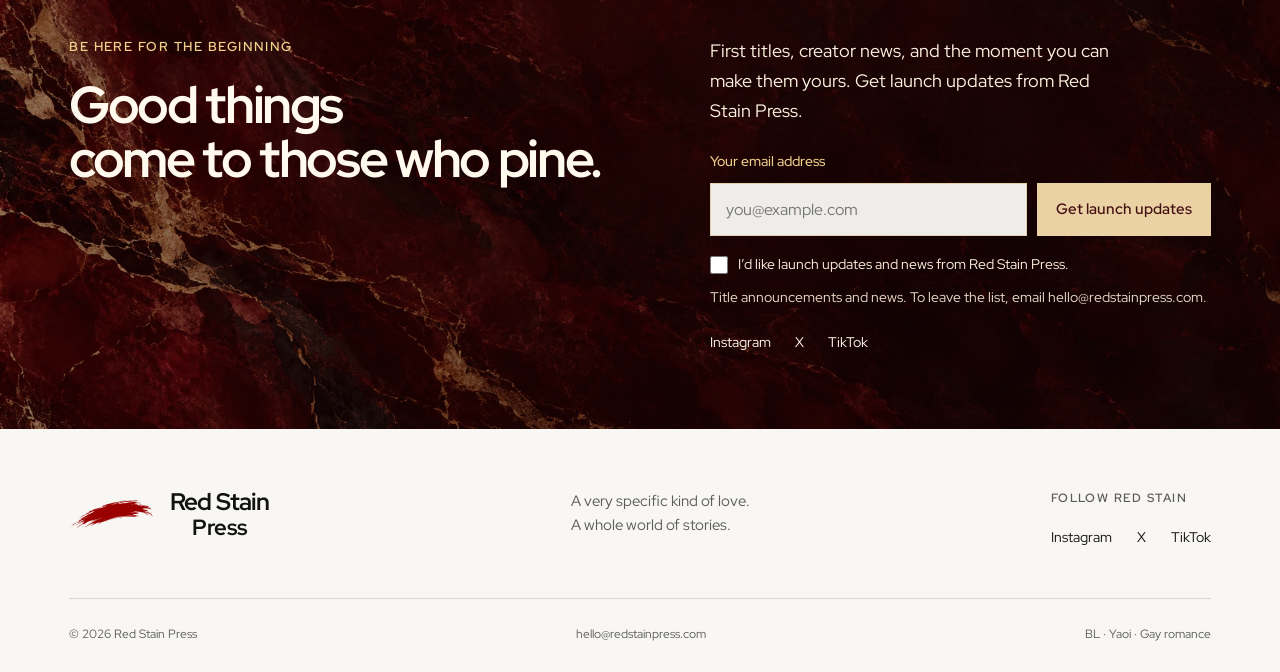
==== commit 1baac306: "Balance statement logo and refine company-focused language" ====
--- a/about.html
+++ b/about.html
@@ -1,3 +1,3 @@
-<!doctype html><html lang="en"><head><meta charset="utf-8"><meta name="viewport" content="width=device-width, initial-scale=1"><title>Our story — Red Stain Press</title><meta name="description" content="Discover why Andrew Cox founded Red Stain Press, a gay-owned independent publisher devoted to boys’ love graphic novels."><link rel="canonical" href="https://redstainpress.com/about.html"><meta name="theme-color" content="#9B0000"><link rel="icon" type="image/svg+xml" href="assets/brand-favicon.svg"><link rel="preconnect" href="https://fonts.googleapis.com"><link rel="preconnect" href="https://fonts.gstatic.com" crossorigin><link href="https://fonts.googleapis.com/css2?family=Red+Hat+Display:ital,wght@0,400;0,500;0,600;0,700;0,800;0,900;1,500;1,600&display=swap" rel="stylesheet"><link rel="stylesheet" href="style.css?v=5db0f49273"><script src="script.js?v=854767b609" defer></script><script src="forms.js?v=3bf60a0cfa" defer></script></head><body><a class="skip-link" href="#main">Skip to content</a><div class="social-strip"><span>A new home for boys’ love.</span><div aria-label="Social media"><a href="https://www.instagram.com/redstainpress" target="_blank" rel="noopener noreferrer" aria-label="Red Stain Press on Instagram">Instagram</a><a href="https://x.com/redstainpress" target="_blank" rel="noopener noreferrer" aria-label="Red Stain Press on X">X</a><a href="https://www.tiktok.com/@redstainpress" target="_blank" rel="noopener noreferrer" aria-label="Red Stain Press on TikTok">TikTok</a></div></div><header class="site-header"><div class="header-inner"><a class="brand" href="index.html" aria-label="Red Stain Press home"><img src="assets/brand-horizontal.svg" width="85" height="31" alt=""><span class="brand-wordmark"><span class="brand-name">Red Stain</span><span class="brand-press">Press</span></span></a><button class="menu-toggle" type="button" aria-expanded="false" aria-controls="primary-nav">Menu <span aria-hidden="true">☰</span></button><nav id="primary-nav" aria-label="Main navigation"><a  href="index.html">Home</a><a aria-current="page" href="about.html">Our story</a><a  href="creators.html">For creators</a><a  href="partners.html">For partners</a><a class="nav-cta" href="index.html#signup-form">Get launch updates</a><div class="nav-socials" aria-label="Follow Red Stain Press"><a href="https://www.instagram.com/redstainpress" target="_blank" rel="noopener noreferrer" aria-label="Red Stain Press on Instagram">Instagram</a><a href="https://x.com/redstainpress" target="_blank" rel="noopener noreferrer" aria-label="Red Stain Press on X">X</a><a href="https://www.tiktok.com/@redstainpress" target="_blank" rel="noopener noreferrer" aria-label="Red Stain Press on TikTok">TikTok</a></div></nav></div></header><main id="main">
-<section class="page-hero section-pad"><span class="eyebrow">Our story</span><h1>We have a<br><em>very specific type.</em></h1><p class="page-lede">Graphic novels about men falling for men.<br>Made for readers who fall just as hard.</p></section><section class="story section-pad"><div class="section-label"><span class="eyebrow">Why Red Stain</span><img src="assets/brand-horizontal.svg" width="110" height="40" alt=""></div><div><h2>BL is the whole point.</h2><p class="large-copy">Slow-burn office romances. Childhood friends realizing they’re definitely not just friends. Terrible decisions made by attractive men.</p><p>We love these stories enough to build a publisher around them. Red Stain Press is a gay-owned independent publisher devoted to boys’ love graphic novels, with plans for original comics and licensed titles in print and digital editions.</p><p>We’re starting with the stories and the people who make them. Finished comics, promising works in progress, and illustration portfolios are welcome. You don’t need publishing connections to introduce yourself.</p></div></section><section class="pullquote section-pad"><img class="brand-mark-on-dark" src="assets/brand-horizontal.svg" width="90" height="33" alt=""><h2>We take your<br><em>favorite trope</em> seriously.</h2></section><section class="story founder-story section-pad" id="founder"><div class="section-label"><span class="eyebrow">From our founder</span><p class="founder-byline">Andrew Cox<br><span>Founder, Red Stain Press</span></p></div><div><h2>Why I’m building<br><em>Red Stain.</em></h2><p class="large-copy">As a gay man, I’ve often struggled to find stories about gay relationships that made me feel like I belonged.</p><p>BL manga, manhwa, and webcomics changed that. For the first time, I saw myself clearly in the stories I was reading. I felt welcomed, understood, and part of the world on the page.</p><p>That feeling is why I founded Red Stain Press.</p><p>We’re a gay-owned independent publisher devoted to boys’ love. Our commitment is to these stories, the artists who create them, and the readers who find something of themselves in their pages.</p><p>At Red Stain, BL is the whole point. It will always be our focus.</p><p>I’m building the kind of publisher I wanted to find as a reader: one that gives these stories its full attention and supports the people who make them possible.</p></div></section>
-<section class="story section-pad" id="experience"><div class="section-label"><span class="eyebrow">The experience behind it</span></div><div><h2>A reader’s heart.<br>A head for <em>publishing.</em></h2><p class="large-copy">Red Stain Press was founded by Andrew Cox, a BL reader with a background in strategy, analytics, and the business of publishing at Penguin Random House and Macmillan.</p><p>His work has ranged from understanding how books sell across global markets to supporting publisher growth, financial planning, and acquisitions. That experience informs the planning behind Red Stain: how we build the business, evaluate opportunities, and bring our publishing ambitions to life.</p><p>Now, he’s putting boys’ love at the center of the work. He’s building an independent publisher with plans for original comics and licensed titles, in print and digital editions.</p><p>The taste is personal. The planning is serious.</p><div class="button-row"><a class="button" href="creators.html">Submission guidelines</a><a class="text-link" href="partners.html">Explore partnerships</a></div></div></section><section class="updates section-pad" id="updates"><div><span class="eyebrow">Be here for the beginning</span><h2>Good things<br>come to those who pine.</h2></div><div><p>First titles, creator news, and the moment you can make them yours. Get launch updates from Red Stain Press.</p><form class="newsletter-form" id="signup-form" data-newsletter data-endpoint="https://script.google.com/macros/s/AKfycbwiBSSYZHi8AgSeNt6zwCwIirHQGSG9rbxlTgSQbGz2_f6EEWNxwoJRseT6T_4bfnNV/exec"><label for="signup-email">Your email address</label><div class="newsletter-fields"><input id="signup-email" name="email" type="email" autocomplete="email" placeholder="you@example.com" required maxlength="254" aria-describedby="signup-note"><button type="submit" class="button light">Get launch updates</button></div><label class="signup-consent"><input type="checkbox" name="consent" required value="yes"> <span>I’d like launch updates and news from Red Stain Press.</span></label><p class="form-note" id="signup-note" role="status" aria-live="polite">Title announcements and news. To leave the list, email <a href="mailto:hello@redstainpress.com">hello@redstainpress.com</a>.</p><noscript><p>To sign up, enable JavaScript or email <a href="mailto:hello@redstainpress.com?subject=Launch%20updates">hello@redstainpress.com</a>.</p></noscript></form><div class="updates-socials"><a href="https://www.instagram.com/redstainpress" target="_blank" rel="noopener noreferrer" aria-label="Red Stain Press on Instagram">Instagram</a><a href="https://x.com/redstainpress" target="_blank" rel="noopener noreferrer" aria-label="Red Stain Press on X">X</a><a href="https://www.tiktok.com/@redstainpress" target="_blank" rel="noopener noreferrer" aria-label="Red Stain Press on TikTok">TikTok</a></div></div></section></main><footer class="site-footer"><div class="footer-top"><a class="brand footer-brand" href="index.html" aria-label="Red Stain Press home"><img src="assets/brand-horizontal.svg" width="85" height="31" alt=""><span class="brand-wordmark"><span class="brand-name">Red Stain</span><span class="brand-press">Press</span></span></a><p>A very specific kind of love.<br>A whole world of stories.</p><div class="footer-social"><span class="eyebrow">Find us here</span><div><a href="https://www.instagram.com/redstainpress" target="_blank" rel="noopener noreferrer" aria-label="Red Stain Press on Instagram">Instagram</a><a href="https://x.com/redstainpress" target="_blank" rel="noopener noreferrer" aria-label="Red Stain Press on X">X</a><a href="https://www.tiktok.com/@redstainpress" target="_blank" rel="noopener noreferrer" aria-label="Red Stain Press on TikTok">TikTok</a></div></div></div><div class="footer-bottom"><span>© 2026 Red Stain Press</span><a href="mailto:hello@redstainpress.com">hello@redstainpress.com</a><span>BL · Yaoi · Gay romance</span></div></footer></body></html>+<!doctype html><html lang="en"><head><meta charset="utf-8"><meta name="viewport" content="width=device-width, initial-scale=1"><title>Our story — Red Stain Press</title><meta name="description" content="Discover why Andrew Cox founded Red Stain Press, a gay-owned independent publisher devoted to boys’ love graphic novels."><link rel="canonical" href="https://redstainpress.com/about.html"><meta name="theme-color" content="#9B0000"><link rel="icon" type="image/svg+xml" href="assets/brand-favicon.svg"><link rel="preconnect" href="https://fonts.googleapis.com"><link rel="preconnect" href="https://fonts.gstatic.com" crossorigin><link href="https://fonts.googleapis.com/css2?family=Red+Hat+Display:ital,wght@0,400;0,500;0,600;0,700;0,800;0,900;1,500;1,600&display=swap" rel="stylesheet"><link rel="stylesheet" href="style.css?v=9193f84f6a"><script src="script.js?v=854767b609" defer></script><script src="forms.js?v=92124f2c52" defer></script></head><body><a class="skip-link" href="#main">Skip to content</a><div class="social-strip"><span>A new home for boys’ love.</span><div aria-label="Social media"><a href="https://www.instagram.com/redstainpress" target="_blank" rel="noopener noreferrer" aria-label="Red Stain Press on Instagram">Instagram</a><a href="https://x.com/redstainpress" target="_blank" rel="noopener noreferrer" aria-label="Red Stain Press on X">X</a><a href="https://www.tiktok.com/@redstainpress" target="_blank" rel="noopener noreferrer" aria-label="Red Stain Press on TikTok">TikTok</a></div></div><header class="site-header"><div class="header-inner"><a class="brand" href="index.html" aria-label="Red Stain Press home"><img src="assets/brand-horizontal.svg" width="85" height="31" alt=""><span class="brand-wordmark"><span class="brand-name">Red Stain</span><span class="brand-press">Press</span></span></a><button class="menu-toggle" type="button" aria-expanded="false" aria-controls="primary-nav">Menu <span aria-hidden="true">☰</span></button><nav id="primary-nav" aria-label="Main navigation"><a  href="index.html">Home</a><a aria-current="page" href="about.html">Our story</a><a  href="creators.html">For creators</a><a  href="partners.html">For partners</a><a class="nav-cta" href="index.html#signup-form">Get launch updates</a><div class="nav-socials" aria-label="Follow Red Stain Press"><a href="https://www.instagram.com/redstainpress" target="_blank" rel="noopener noreferrer" aria-label="Red Stain Press on Instagram">Instagram</a><a href="https://x.com/redstainpress" target="_blank" rel="noopener noreferrer" aria-label="Red Stain Press on X">X</a><a href="https://www.tiktok.com/@redstainpress" target="_blank" rel="noopener noreferrer" aria-label="Red Stain Press on TikTok">TikTok</a></div></nav></div></header><main id="main">
+<section class="page-hero section-pad"><span class="eyebrow">Our story</span><h1>A publisher with<br><em>a very specific type.</em></h1><p class="page-lede">Graphic novels about men falling for men.<br>Made for readers who fall just as hard.</p></section><section class="story section-pad"><div class="section-label"><span class="eyebrow">Why Red Stain</span><img src="assets/brand-horizontal.svg" width="110" height="40" alt=""></div><div><h2>BL is the whole point.</h2><p class="large-copy">Slow-burn office romances. Childhood friends realizing they’re definitely not just friends. Terrible decisions made by attractive men.</p><p>Red Stain Press is a gay-owned independent publisher built around a love of boys’ love graphic novels, with plans for original comics and licensed titles in print and digital editions.</p><p>It starts with the stories and the people who make them. Finished comics, promising works in progress, and illustration portfolios are welcome. You don’t need publishing connections to introduce yourself.</p></div></section><section class="pullquote section-pad"><img class="brand-mark-on-dark" src="assets/brand-horizontal.svg" width="300" height="110" alt=""><h2>Taking your<br><em>favorite trope</em> seriously.</h2></section><section class="story founder-story section-pad" id="founder"><div class="section-label"><span class="eyebrow">A note from the founder</span><p class="founder-byline">Andrew Cox<br><span>Founder, Red Stain Press</span></p></div><div><h2>Why I’m building<br><em>Red Stain Press.</em></h2><p class="large-copy">As a gay man, I’ve often struggled to find stories about gay relationships that made me feel like I belonged.</p><p>BL manga, manhwa, and webcomics changed that. For the first time, I saw myself clearly in the stories I was reading. I felt welcomed, understood, and part of the world on the page.</p><p>That feeling is why I founded Red Stain Press.</p><p>Red Stain Press is a gay-owned independent publisher devoted to boys’ love. Its commitment is to these stories, the artists who create them, and the readers who find something of themselves in their pages.</p><p>At Red Stain, BL is the whole point. It will always be the focus.</p><p>I’m building the kind of publisher I wanted to find as a reader: one that gives these stories its full attention and supports the people who make them possible.</p></div></section>
+<section class="story section-pad" id="experience"><div class="section-label"><span class="eyebrow">The experience behind it</span></div><div><h2>A reader’s heart.<br>A head for <em>publishing.</em></h2><p class="large-copy">Red Stain Press brings together a love of BL and a background in strategy, analytics, and the business of publishing at Penguin Random House and Macmillan.</p><p>That experience spans global markets, publisher growth, financial modeling, and acquisitions. It shapes how Red Stain evaluates opportunities, builds the business, and develops each publishing project.</p><p>Today, the focus is boys’ love: original comics and licensed titles, with plans for print and digital editions.</p><p>The taste is personal. The commitment is serious.</p><div class="button-row"><a class="button" href="creators.html">Submission guidelines</a><a class="text-link" href="partners.html">Explore partnerships</a></div></div></section><section class="updates section-pad" id="updates"><div><span class="eyebrow">Be here for the beginning</span><h2>Good things<br>come to those who pine.</h2></div><div><p>First titles, creator news, and the moment you can make them yours. Get launch updates from Red Stain Press.</p><form class="newsletter-form" id="signup-form" data-newsletter data-endpoint="https://script.google.com/macros/s/AKfycbwiBSSYZHi8AgSeNt6zwCwIirHQGSG9rbxlTgSQbGz2_f6EEWNxwoJRseT6T_4bfnNV/exec"><label for="signup-email">Your email address</label><div class="newsletter-fields"><input id="signup-email" name="email" type="email" autocomplete="email" placeholder="you@example.com" required maxlength="254" aria-describedby="signup-note"><button type="submit" class="button light">Get launch updates</button></div><label class="signup-consent"><input type="checkbox" name="consent" required value="yes"> <span>I’d like launch updates and news from Red Stain Press.</span></label><p class="form-note" id="signup-note" role="status" aria-live="polite">Title announcements and news. To leave the list, email <a href="mailto:hello@redstainpress.com">hello@redstainpress.com</a>.</p><noscript><p>To sign up, enable JavaScript or email <a href="mailto:hello@redstainpress.com?subject=Launch%20updates">hello@redstainpress.com</a>.</p></noscript></form><div class="updates-socials"><a href="https://www.instagram.com/redstainpress" target="_blank" rel="noopener noreferrer" aria-label="Red Stain Press on Instagram">Instagram</a><a href="https://x.com/redstainpress" target="_blank" rel="noopener noreferrer" aria-label="Red Stain Press on X">X</a><a href="https://www.tiktok.com/@redstainpress" target="_blank" rel="noopener noreferrer" aria-label="Red Stain Press on TikTok">TikTok</a></div></div></section></main><footer class="site-footer"><div class="footer-top"><a class="brand footer-brand" href="index.html" aria-label="Red Stain Press home"><img src="assets/brand-horizontal.svg" width="85" height="31" alt=""><span class="brand-wordmark"><span class="brand-name">Red Stain</span><span class="brand-press">Press</span></span></a><p>A very specific kind of love.<br>A whole world of stories.</p><div class="footer-social"><span class="eyebrow">Follow Red Stain</span><div><a href="https://www.instagram.com/redstainpress" target="_blank" rel="noopener noreferrer" aria-label="Red Stain Press on Instagram">Instagram</a><a href="https://x.com/redstainpress" target="_blank" rel="noopener noreferrer" aria-label="Red Stain Press on X">X</a><a href="https://www.tiktok.com/@redstainpress" target="_blank" rel="noopener noreferrer" aria-label="Red Stain Press on TikTok">TikTok</a></div></div></div><div class="footer-bottom"><span>© 2026 Red Stain Press</span><a href="mailto:hello@redstainpress.com">hello@redstainpress.com</a><span>BL · Yaoi · Gay romance</span></div></footer></body></html>
--- a/style.css
+++ b/style.css
@@ -45,3 +45,7 @@
 .partner-opportunities .process-grid p{flex:1}
 .audience-grid article:last-child h3{font-size:clamp(2.1rem,3.1vw,2.8rem)}
 @media(max-width:600px){.genre-band{padding:21px 6vw;font-size:1.12rem}.pullquote h2{font-size:2.4rem}.expertise h2{font-size:clamp(2.05rem,8.8vw,2.65rem)}.founder-story .section-label{align-items:flex-start;gap:20px}.founder-story .founder-byline{margin:0;text-align:right}.partner-opportunities .process-grid p{margin-bottom:20px}}
+
+/* Statement mark scale and company-focused copy refinements. */
+.pullquote>img{width:clamp(180px,24vw,300px);height:auto;margin:0 auto 36px}
+@media(max-width:600px){.pullquote>img{margin-bottom:28px}.founder-story .section-label{flex-wrap:wrap}.founder-story .section-label>.eyebrow{max-width:160px}}
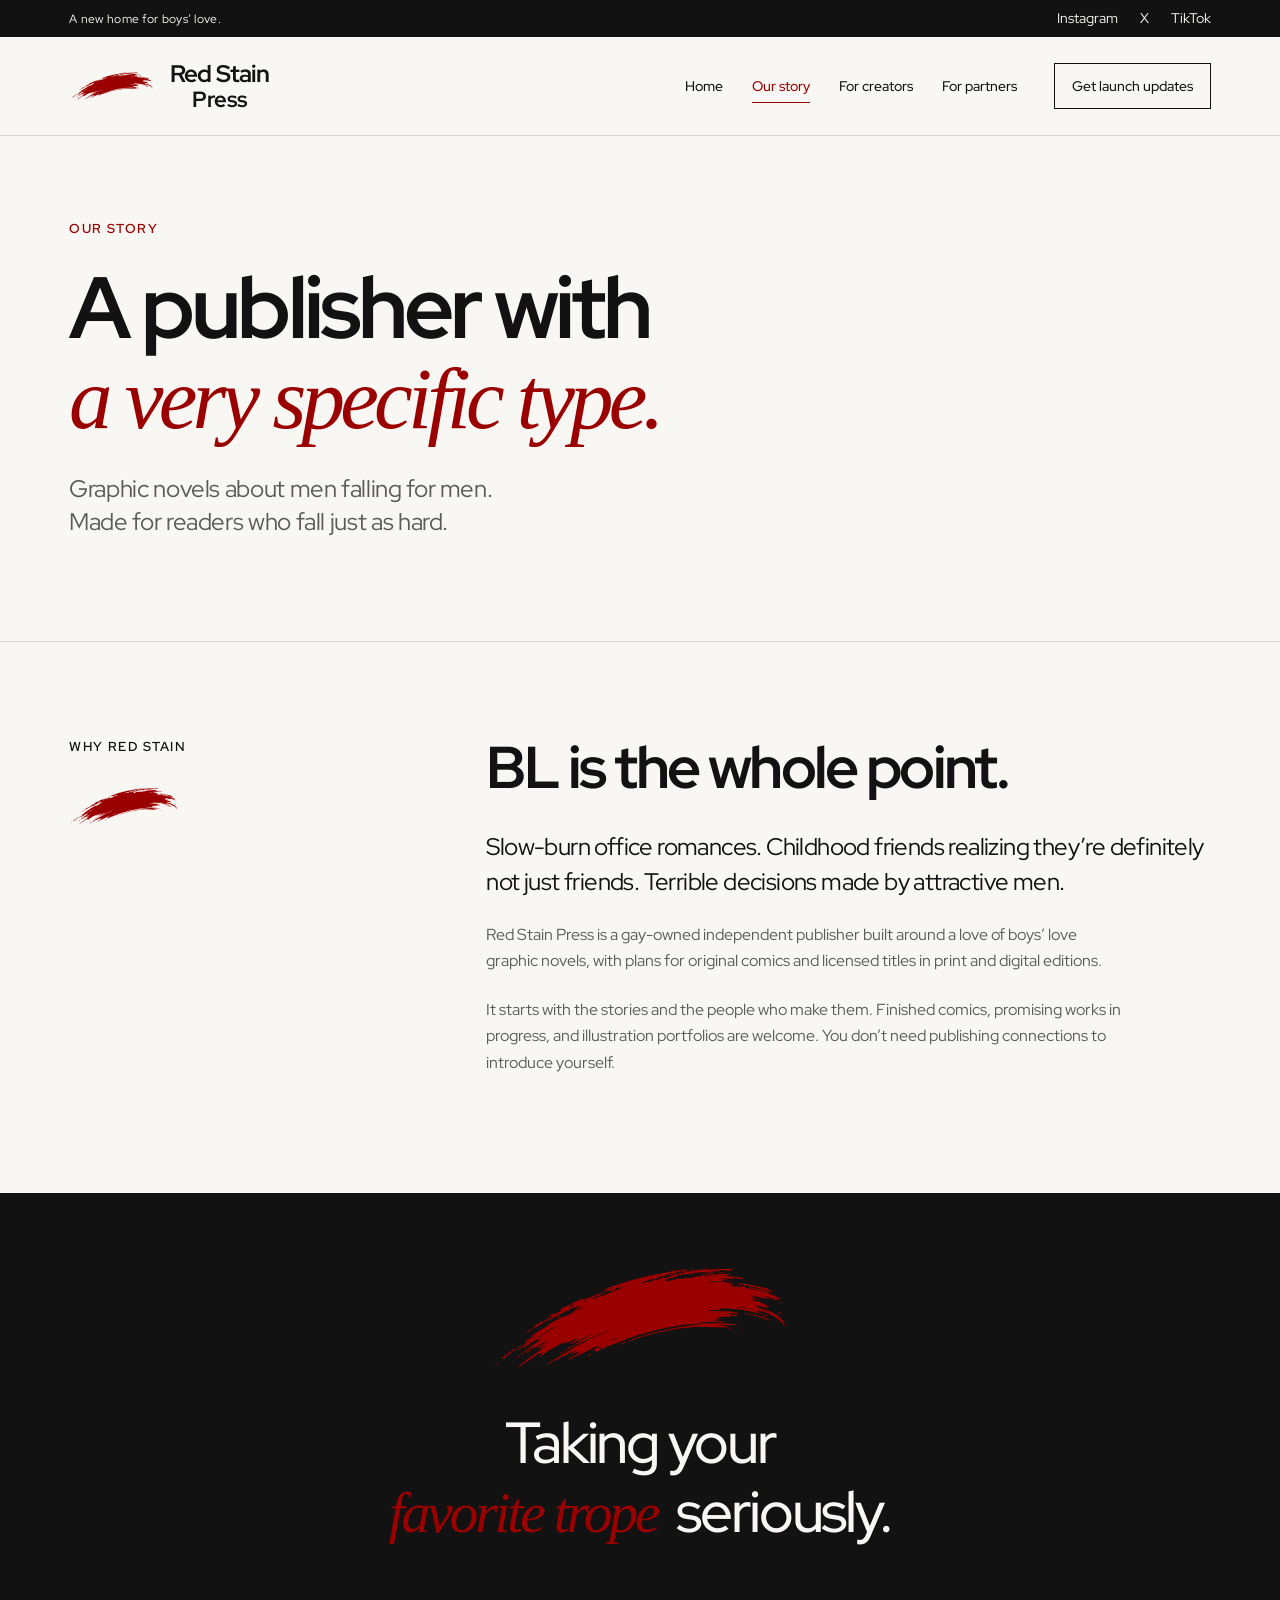
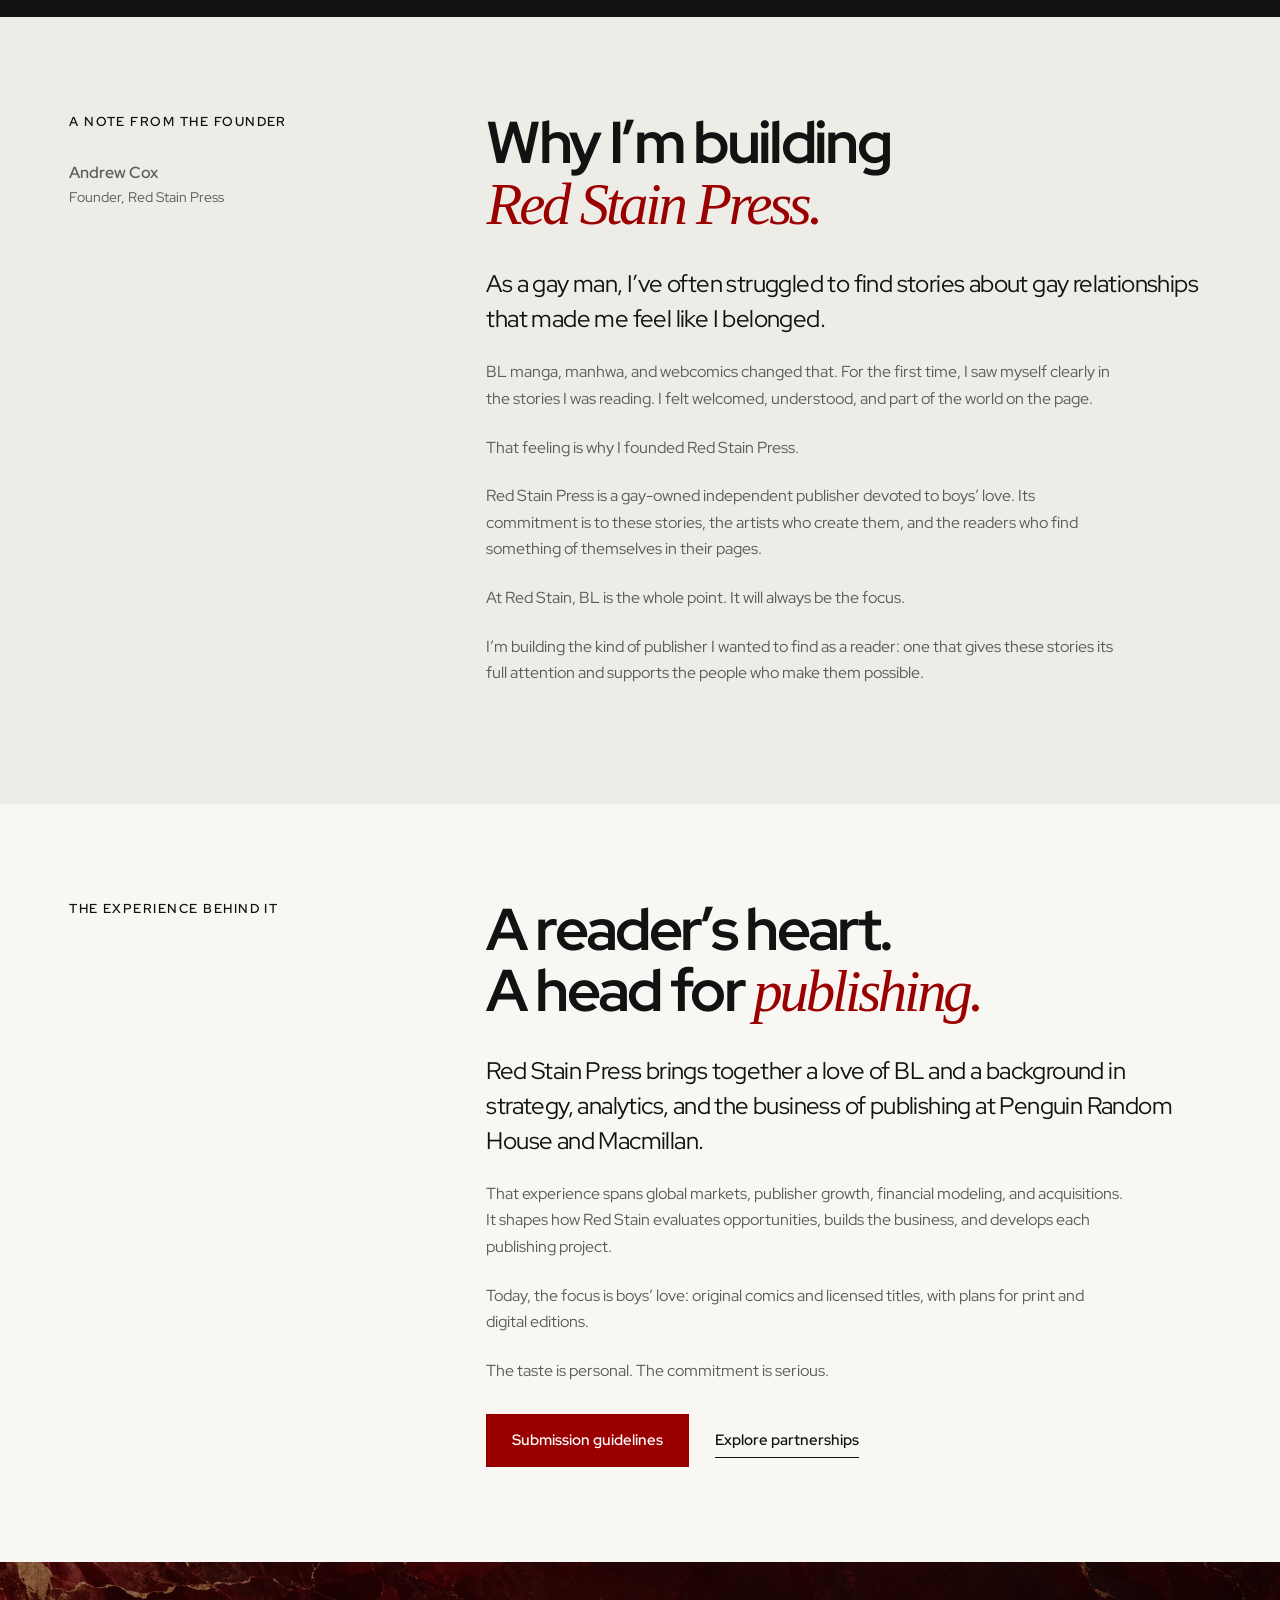
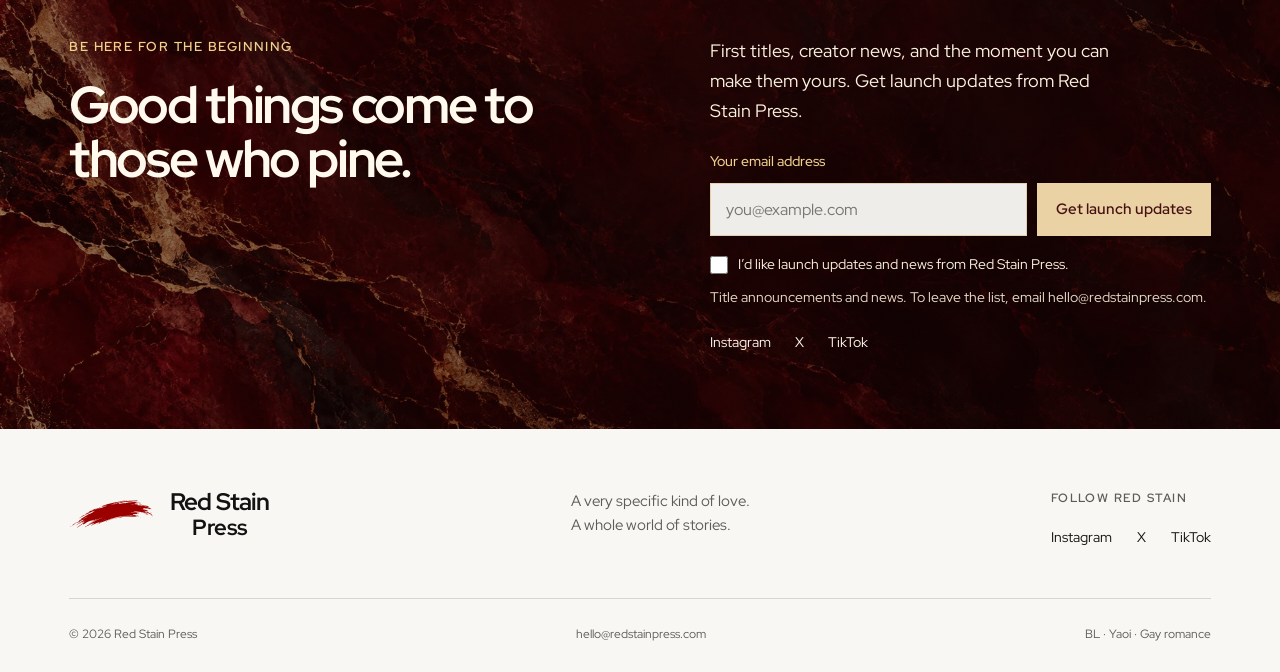
==== commit 658a98c0: "Improve statement spacing and marble banner line breaks" ====
--- a/about.html
+++ b/about.html
@@ -1,3 +1,3 @@
-<!doctype html><html lang="en"><head><meta charset="utf-8"><meta name="viewport" content="width=device-width, initial-scale=1"><title>Our story — Red Stain Press</title><meta name="description" content="Discover why Andrew Cox founded Red Stain Press, a gay-owned independent publisher devoted to boys’ love graphic novels."><link rel="canonical" href="https://redstainpress.com/about.html"><meta name="theme-color" content="#9B0000"><link rel="icon" type="image/svg+xml" href="assets/brand-favicon.svg"><link rel="preconnect" href="https://fonts.googleapis.com"><link rel="preconnect" href="https://fonts.gstatic.com" crossorigin><link href="https://fonts.googleapis.com/css2?family=Red+Hat+Display:ital,wght@0,400;0,500;0,600;0,700;0,800;0,900;1,500;1,600&display=swap" rel="stylesheet"><link rel="stylesheet" href="style.css?v=9193f84f6a"><script src="script.js?v=854767b609" defer></script><script src="forms.js?v=92124f2c52" defer></script></head><body><a class="skip-link" href="#main">Skip to content</a><div class="social-strip"><span>A new home for boys’ love.</span><div aria-label="Social media"><a href="https://www.instagram.com/redstainpress" target="_blank" rel="noopener noreferrer" aria-label="Red Stain Press on Instagram">Instagram</a><a href="https://x.com/redstainpress" target="_blank" rel="noopener noreferrer" aria-label="Red Stain Press on X">X</a><a href="https://www.tiktok.com/@redstainpress" target="_blank" rel="noopener noreferrer" aria-label="Red Stain Press on TikTok">TikTok</a></div></div><header class="site-header"><div class="header-inner"><a class="brand" href="index.html" aria-label="Red Stain Press home"><img src="assets/brand-horizontal.svg" width="85" height="31" alt=""><span class="brand-wordmark"><span class="brand-name">Red Stain</span><span class="brand-press">Press</span></span></a><button class="menu-toggle" type="button" aria-expanded="false" aria-controls="primary-nav">Menu <span aria-hidden="true">☰</span></button><nav id="primary-nav" aria-label="Main navigation"><a  href="index.html">Home</a><a aria-current="page" href="about.html">Our story</a><a  href="creators.html">For creators</a><a  href="partners.html">For partners</a><a class="nav-cta" href="index.html#signup-form">Get launch updates</a><div class="nav-socials" aria-label="Follow Red Stain Press"><a href="https://www.instagram.com/redstainpress" target="_blank" rel="noopener noreferrer" aria-label="Red Stain Press on Instagram">Instagram</a><a href="https://x.com/redstainpress" target="_blank" rel="noopener noreferrer" aria-label="Red Stain Press on X">X</a><a href="https://www.tiktok.com/@redstainpress" target="_blank" rel="noopener noreferrer" aria-label="Red Stain Press on TikTok">TikTok</a></div></nav></div></header><main id="main">
+<!doctype html><html lang="en"><head><meta charset="utf-8"><meta name="viewport" content="width=device-width, initial-scale=1"><title>Our story — Red Stain Press</title><meta name="description" content="Discover why Andrew Cox founded Red Stain Press, a gay-owned independent publisher devoted to boys’ love graphic novels."><link rel="canonical" href="https://redstainpress.com/about.html"><meta name="theme-color" content="#9B0000"><link rel="icon" type="image/svg+xml" href="assets/brand-favicon.svg"><link rel="preconnect" href="https://fonts.googleapis.com"><link rel="preconnect" href="https://fonts.gstatic.com" crossorigin><link href="https://fonts.googleapis.com/css2?family=Red+Hat+Display:ital,wght@0,400;0,500;0,600;0,700;0,800;0,900;1,500;1,600&display=swap" rel="stylesheet"><link rel="stylesheet" href="style.css?v=cedbe39933"><script src="script.js?v=854767b609" defer></script><script src="forms.js?v=92124f2c52" defer></script></head><body><a class="skip-link" href="#main">Skip to content</a><div class="social-strip"><span>A new home for boys’ love.</span><div aria-label="Social media"><a href="https://www.instagram.com/redstainpress" target="_blank" rel="noopener noreferrer" aria-label="Red Stain Press on Instagram">Instagram</a><a href="https://x.com/redstainpress" target="_blank" rel="noopener noreferrer" aria-label="Red Stain Press on X">X</a><a href="https://www.tiktok.com/@redstainpress" target="_blank" rel="noopener noreferrer" aria-label="Red Stain Press on TikTok">TikTok</a></div></div><header class="site-header"><div class="header-inner"><a class="brand" href="index.html" aria-label="Red Stain Press home"><img src="assets/brand-horizontal.svg" width="85" height="31" alt=""><span class="brand-wordmark"><span class="brand-name">Red Stain</span><span class="brand-press">Press</span></span></a><button class="menu-toggle" type="button" aria-expanded="false" aria-controls="primary-nav">Menu <span aria-hidden="true">☰</span></button><nav id="primary-nav" aria-label="Main navigation"><a  href="index.html">Home</a><a aria-current="page" href="about.html">Our story</a><a  href="creators.html">For creators</a><a  href="partners.html">For partners</a><a class="nav-cta" href="index.html#signup-form">Get launch updates</a><div class="nav-socials" aria-label="Follow Red Stain Press"><a href="https://www.instagram.com/redstainpress" target="_blank" rel="noopener noreferrer" aria-label="Red Stain Press on Instagram">Instagram</a><a href="https://x.com/redstainpress" target="_blank" rel="noopener noreferrer" aria-label="Red Stain Press on X">X</a><a href="https://www.tiktok.com/@redstainpress" target="_blank" rel="noopener noreferrer" aria-label="Red Stain Press on TikTok">TikTok</a></div></nav></div></header><main id="main">
 <section class="page-hero section-pad"><span class="eyebrow">Our story</span><h1>A publisher with<br><em>a very specific type.</em></h1><p class="page-lede">Graphic novels about men falling for men.<br>Made for readers who fall just as hard.</p></section><section class="story section-pad"><div class="section-label"><span class="eyebrow">Why Red Stain</span><img src="assets/brand-horizontal.svg" width="110" height="40" alt=""></div><div><h2>BL is the whole point.</h2><p class="large-copy">Slow-burn office romances. Childhood friends realizing they’re definitely not just friends. Terrible decisions made by attractive men.</p><p>Red Stain Press is a gay-owned independent publisher built around a love of boys’ love graphic novels, with plans for original comics and licensed titles in print and digital editions.</p><p>It starts with the stories and the people who make them. Finished comics, promising works in progress, and illustration portfolios are welcome. You don’t need publishing connections to introduce yourself.</p></div></section><section class="pullquote section-pad"><img class="brand-mark-on-dark" src="assets/brand-horizontal.svg" width="300" height="110" alt=""><h2>Taking your<br><em>favorite trope</em> seriously.</h2></section><section class="story founder-story section-pad" id="founder"><div class="section-label"><span class="eyebrow">A note from the founder</span><p class="founder-byline">Andrew Cox<br><span>Founder, Red Stain Press</span></p></div><div><h2>Why I’m building<br><em>Red Stain Press.</em></h2><p class="large-copy">As a gay man, I’ve often struggled to find stories about gay relationships that made me feel like I belonged.</p><p>BL manga, manhwa, and webcomics changed that. For the first time, I saw myself clearly in the stories I was reading. I felt welcomed, understood, and part of the world on the page.</p><p>That feeling is why I founded Red Stain Press.</p><p>Red Stain Press is a gay-owned independent publisher devoted to boys’ love. Its commitment is to these stories, the artists who create them, and the readers who find something of themselves in their pages.</p><p>At Red Stain, BL is the whole point. It will always be the focus.</p><p>I’m building the kind of publisher I wanted to find as a reader: one that gives these stories its full attention and supports the people who make them possible.</p></div></section>
-<section class="story section-pad" id="experience"><div class="section-label"><span class="eyebrow">The experience behind it</span></div><div><h2>A reader’s heart.<br>A head for <em>publishing.</em></h2><p class="large-copy">Red Stain Press brings together a love of BL and a background in strategy, analytics, and the business of publishing at Penguin Random House and Macmillan.</p><p>That experience spans global markets, publisher growth, financial modeling, and acquisitions. It shapes how Red Stain evaluates opportunities, builds the business, and develops each publishing project.</p><p>Today, the focus is boys’ love: original comics and licensed titles, with plans for print and digital editions.</p><p>The taste is personal. The commitment is serious.</p><div class="button-row"><a class="button" href="creators.html">Submission guidelines</a><a class="text-link" href="partners.html">Explore partnerships</a></div></div></section><section class="updates section-pad" id="updates"><div><span class="eyebrow">Be here for the beginning</span><h2>Good things<br>come to those who pine.</h2></div><div><p>First titles, creator news, and the moment you can make them yours. Get launch updates from Red Stain Press.</p><form class="newsletter-form" id="signup-form" data-newsletter data-endpoint="https://script.google.com/macros/s/AKfycbwiBSSYZHi8AgSeNt6zwCwIirHQGSG9rbxlTgSQbGz2_f6EEWNxwoJRseT6T_4bfnNV/exec"><label for="signup-email">Your email address</label><div class="newsletter-fields"><input id="signup-email" name="email" type="email" autocomplete="email" placeholder="you@example.com" required maxlength="254" aria-describedby="signup-note"><button type="submit" class="button light">Get launch updates</button></div><label class="signup-consent"><input type="checkbox" name="consent" required value="yes"> <span>I’d like launch updates and news from Red Stain Press.</span></label><p class="form-note" id="signup-note" role="status" aria-live="polite">Title announcements and news. To leave the list, email <a href="mailto:hello@redstainpress.com">hello@redstainpress.com</a>.</p><noscript><p>To sign up, enable JavaScript or email <a href="mailto:hello@redstainpress.com?subject=Launch%20updates">hello@redstainpress.com</a>.</p></noscript></form><div class="updates-socials"><a href="https://www.instagram.com/redstainpress" target="_blank" rel="noopener noreferrer" aria-label="Red Stain Press on Instagram">Instagram</a><a href="https://x.com/redstainpress" target="_blank" rel="noopener noreferrer" aria-label="Red Stain Press on X">X</a><a href="https://www.tiktok.com/@redstainpress" target="_blank" rel="noopener noreferrer" aria-label="Red Stain Press on TikTok">TikTok</a></div></div></section></main><footer class="site-footer"><div class="footer-top"><a class="brand footer-brand" href="index.html" aria-label="Red Stain Press home"><img src="assets/brand-horizontal.svg" width="85" height="31" alt=""><span class="brand-wordmark"><span class="brand-name">Red Stain</span><span class="brand-press">Press</span></span></a><p>A very specific kind of love.<br>A whole world of stories.</p><div class="footer-social"><span class="eyebrow">Follow Red Stain</span><div><a href="https://www.instagram.com/redstainpress" target="_blank" rel="noopener noreferrer" aria-label="Red Stain Press on Instagram">Instagram</a><a href="https://x.com/redstainpress" target="_blank" rel="noopener noreferrer" aria-label="Red Stain Press on X">X</a><a href="https://www.tiktok.com/@redstainpress" target="_blank" rel="noopener noreferrer" aria-label="Red Stain Press on TikTok">TikTok</a></div></div></div><div class="footer-bottom"><span>© 2026 Red Stain Press</span><a href="mailto:hello@redstainpress.com">hello@redstainpress.com</a><span>BL · Yaoi · Gay romance</span></div></footer></body></html>+<section class="story section-pad" id="experience"><div class="section-label"><span class="eyebrow">The experience behind it</span></div><div><h2>A reader’s heart.<br>A head for <em>publishing.</em></h2><p class="large-copy">Red Stain Press brings together a love of BL and a background in strategy, analytics, and the business of publishing at Penguin Random House and Macmillan.</p><p>That experience spans global markets, publisher growth, financial modeling, and acquisitions. It shapes how Red Stain evaluates opportunities, builds the business, and develops each publishing project.</p><p>Today, the focus is boys’ love: original comics and licensed titles, with plans for print and digital editions.</p><p>The taste is personal. The commitment is serious.</p><div class="button-row"><a class="button" href="creators.html">Submission guidelines</a><a class="text-link" href="partners.html">Explore partnerships</a></div></div></section><section class="updates section-pad" id="updates"><div><span class="eyebrow">Be here for the beginning</span><h2>Good things come to<br>those who pine.</h2></div><div><p>First titles, creator news, and the moment you can make them yours. Get launch updates from Red Stain Press.</p><form class="newsletter-form" id="signup-form" data-newsletter data-endpoint="https://script.google.com/macros/s/AKfycbwiBSSYZHi8AgSeNt6zwCwIirHQGSG9rbxlTgSQbGz2_f6EEWNxwoJRseT6T_4bfnNV/exec"><label for="signup-email">Your email address</label><div class="newsletter-fields"><input id="signup-email" name="email" type="email" autocomplete="email" placeholder="you@example.com" required maxlength="254" aria-describedby="signup-note"><button type="submit" class="button light">Get launch updates</button></div><label class="signup-consent"><input type="checkbox" name="consent" required value="yes"> <span>I’d like launch updates and news from Red Stain Press.</span></label><p class="form-note" id="signup-note" role="status" aria-live="polite">Title announcements and news. To leave the list, email <a href="mailto:hello@redstainpress.com">hello@redstainpress.com</a>.</p><noscript><p>To sign up, enable JavaScript or email <a href="mailto:hello@redstainpress.com?subject=Launch%20updates">hello@redstainpress.com</a>.</p></noscript></form><div class="updates-socials"><a href="https://www.instagram.com/redstainpress" target="_blank" rel="noopener noreferrer" aria-label="Red Stain Press on Instagram">Instagram</a><a href="https://x.com/redstainpress" target="_blank" rel="noopener noreferrer" aria-label="Red Stain Press on X">X</a><a href="https://www.tiktok.com/@redstainpress" target="_blank" rel="noopener noreferrer" aria-label="Red Stain Press on TikTok">TikTok</a></div></div></section></main><footer class="site-footer"><div class="footer-top"><a class="brand footer-brand" href="index.html" aria-label="Red Stain Press home"><img src="assets/brand-horizontal.svg" width="85" height="31" alt=""><span class="brand-wordmark"><span class="brand-name">Red Stain</span><span class="brand-press">Press</span></span></a><p>A very specific kind of love.<br>A whole world of stories.</p><div class="footer-social"><span class="eyebrow">Follow Red Stain</span><div><a href="https://www.instagram.com/redstainpress" target="_blank" rel="noopener noreferrer" aria-label="Red Stain Press on Instagram">Instagram</a><a href="https://x.com/redstainpress" target="_blank" rel="noopener noreferrer" aria-label="Red Stain Press on X">X</a><a href="https://www.tiktok.com/@redstainpress" target="_blank" rel="noopener noreferrer" aria-label="Red Stain Press on TikTok">TikTok</a></div></div></div><div class="footer-bottom"><span>© 2026 Red Stain Press</span><a href="mailto:hello@redstainpress.com">hello@redstainpress.com</a><span>BL · Yaoi · Gay romance</span></div></footer></body></html>
--- a/style.css
+++ b/style.css
@@ -49,3 +49,6 @@
 /* Statement mark scale and company-focused copy refinements. */
 .pullquote>img{width:clamp(180px,24vw,300px);height:auto;margin:0 auto 36px}
 @media(max-width:600px){.pullquote>img{margin-bottom:28px}.founder-story .section-label{flex-wrap:wrap}.founder-story .section-label>.eyebrow{max-width:160px}}
+
+/* Optical spacing between italic and sans-serif text in the statement. */
+.pullquote h2 em{margin-inline-end:.16em}
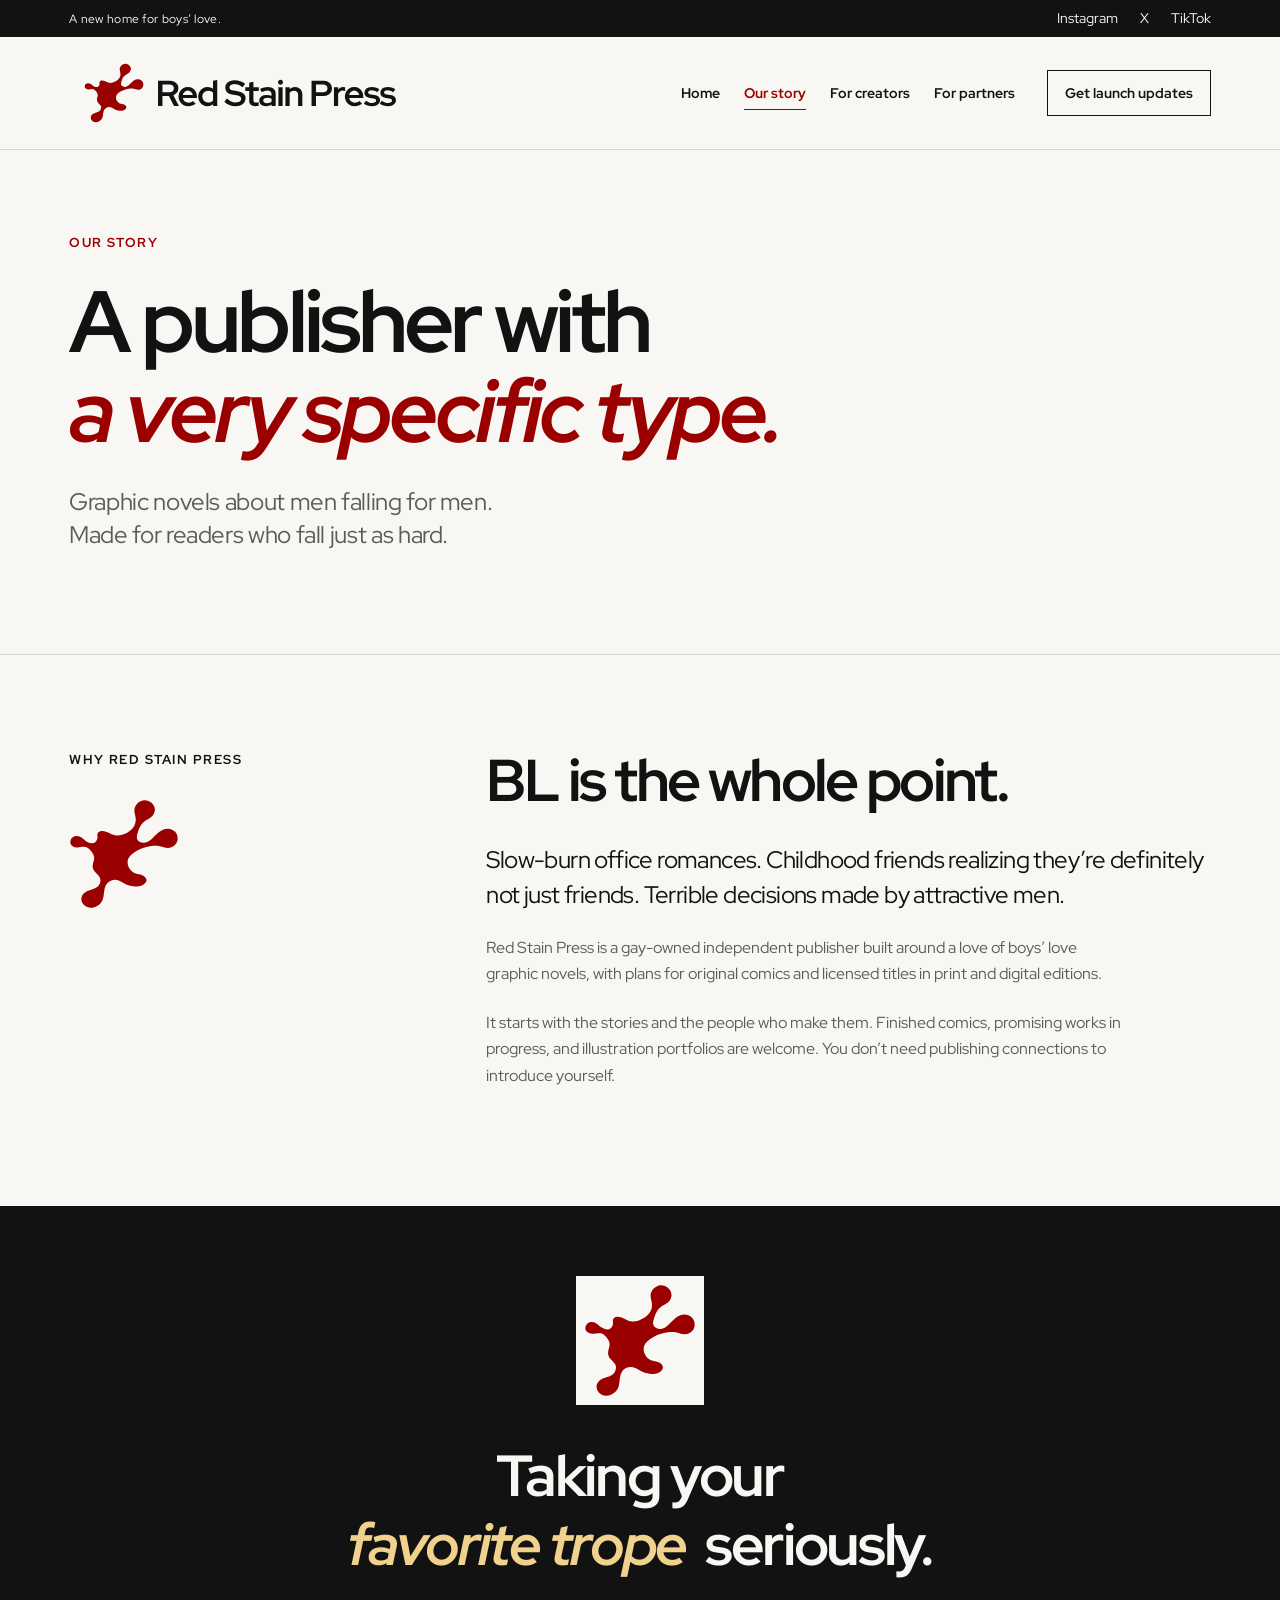
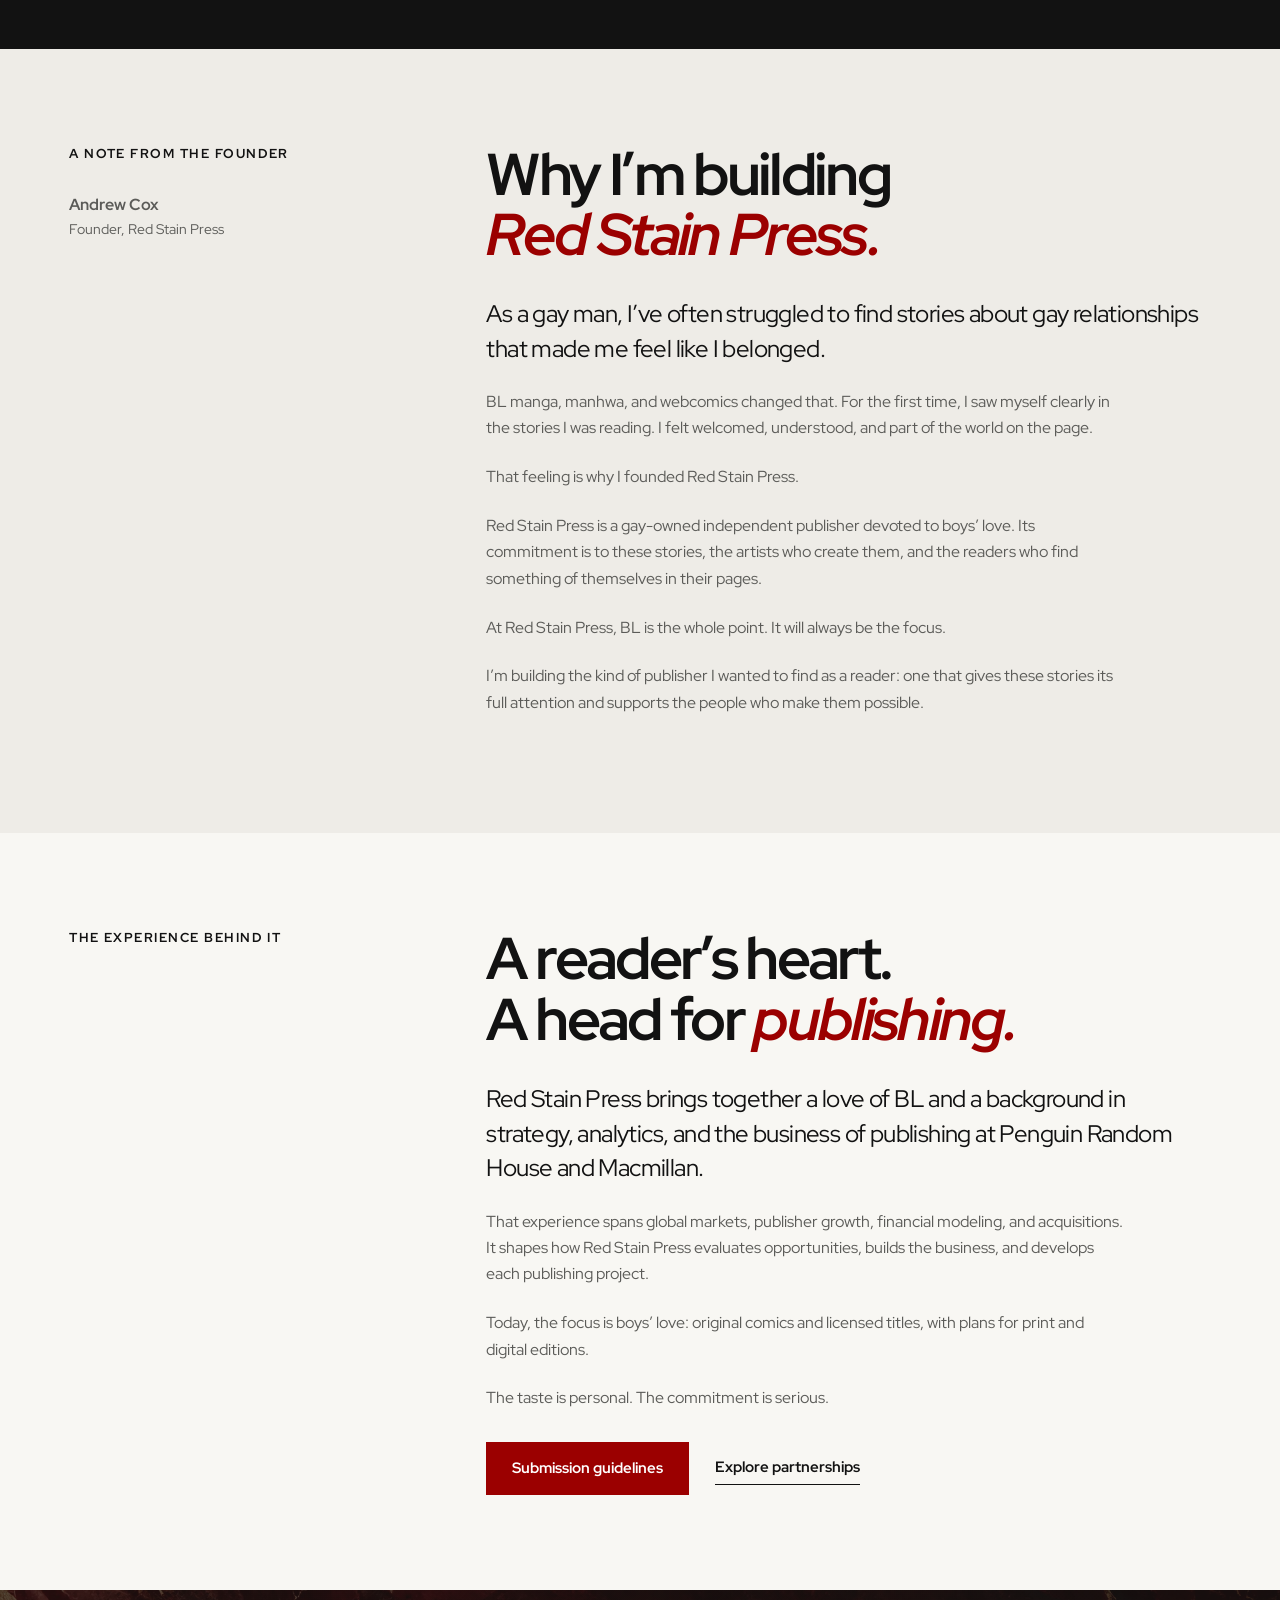
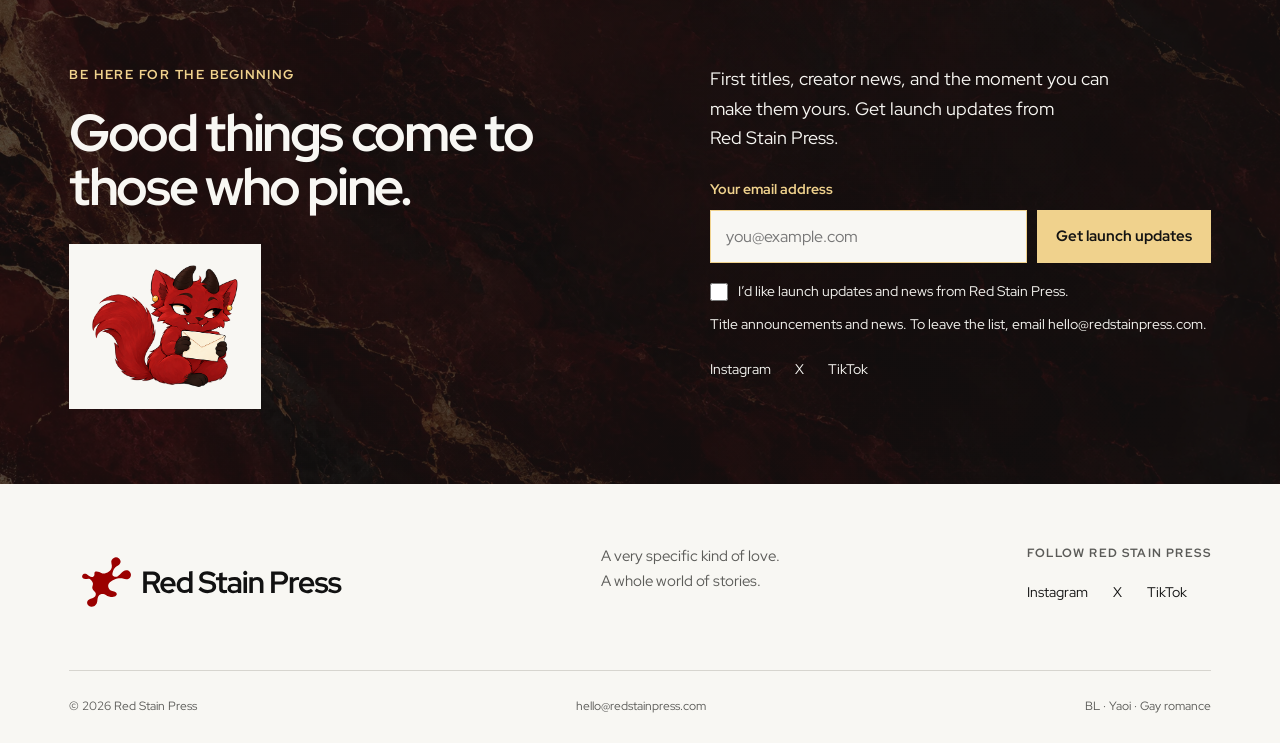
==== commit 15d3654a: "10-4-26 Branding Changes" ====
--- a/about.html
+++ b/about.html
@@ -1,3 +1,3 @@
-<!doctype html><html lang="en"><head><meta charset="utf-8"><meta name="viewport" content="width=device-width, initial-scale=1"><title>Our story — Red Stain Press</title><meta name="description" content="Discover why Andrew Cox founded Red Stain Press, a gay-owned independent publisher devoted to boys’ love graphic novels."><link rel="canonical" href="https://redstainpress.com/about.html"><meta name="theme-color" content="#9B0000"><link rel="icon" type="image/svg+xml" href="assets/brand-favicon.svg"><link rel="preconnect" href="https://fonts.googleapis.com"><link rel="preconnect" href="https://fonts.gstatic.com" crossorigin><link href="https://fonts.googleapis.com/css2?family=Red+Hat+Display:ital,wght@0,400;0,500;0,600;0,700;0,800;0,900;1,500;1,600&display=swap" rel="stylesheet"><link rel="stylesheet" href="style.css?v=cedbe39933"><script src="script.js?v=854767b609" defer></script><script src="forms.js?v=92124f2c52" defer></script></head><body><a class="skip-link" href="#main">Skip to content</a><div class="social-strip"><span>A new home for boys’ love.</span><div aria-label="Social media"><a href="https://www.instagram.com/redstainpress" target="_blank" rel="noopener noreferrer" aria-label="Red Stain Press on Instagram">Instagram</a><a href="https://x.com/redstainpress" target="_blank" rel="noopener noreferrer" aria-label="Red Stain Press on X">X</a><a href="https://www.tiktok.com/@redstainpress" target="_blank" rel="noopener noreferrer" aria-label="Red Stain Press on TikTok">TikTok</a></div></div><header class="site-header"><div class="header-inner"><a class="brand" href="index.html" aria-label="Red Stain Press home"><img src="assets/brand-horizontal.svg" width="85" height="31" alt=""><span class="brand-wordmark"><span class="brand-name">Red Stain</span><span class="brand-press">Press</span></span></a><button class="menu-toggle" type="button" aria-expanded="false" aria-controls="primary-nav">Menu <span aria-hidden="true">☰</span></button><nav id="primary-nav" aria-label="Main navigation"><a  href="index.html">Home</a><a aria-current="page" href="about.html">Our story</a><a  href="creators.html">For creators</a><a  href="partners.html">For partners</a><a class="nav-cta" href="index.html#signup-form">Get launch updates</a><div class="nav-socials" aria-label="Follow Red Stain Press"><a href="https://www.instagram.com/redstainpress" target="_blank" rel="noopener noreferrer" aria-label="Red Stain Press on Instagram">Instagram</a><a href="https://x.com/redstainpress" target="_blank" rel="noopener noreferrer" aria-label="Red Stain Press on X">X</a><a href="https://www.tiktok.com/@redstainpress" target="_blank" rel="noopener noreferrer" aria-label="Red Stain Press on TikTok">TikTok</a></div></nav></div></header><main id="main">
-<section class="page-hero section-pad"><span class="eyebrow">Our story</span><h1>A publisher with<br><em>a very specific type.</em></h1><p class="page-lede">Graphic novels about men falling for men.<br>Made for readers who fall just as hard.</p></section><section class="story section-pad"><div class="section-label"><span class="eyebrow">Why Red Stain</span><img src="assets/brand-horizontal.svg" width="110" height="40" alt=""></div><div><h2>BL is the whole point.</h2><p class="large-copy">Slow-burn office romances. Childhood friends realizing they’re definitely not just friends. Terrible decisions made by attractive men.</p><p>Red Stain Press is a gay-owned independent publisher built around a love of boys’ love graphic novels, with plans for original comics and licensed titles in print and digital editions.</p><p>It starts with the stories and the people who make them. Finished comics, promising works in progress, and illustration portfolios are welcome. You don’t need publishing connections to introduce yourself.</p></div></section><section class="pullquote section-pad"><img class="brand-mark-on-dark" src="assets/brand-horizontal.svg" width="300" height="110" alt=""><h2>Taking your<br><em>favorite trope</em> seriously.</h2></section><section class="story founder-story section-pad" id="founder"><div class="section-label"><span class="eyebrow">A note from the founder</span><p class="founder-byline">Andrew Cox<br><span>Founder, Red Stain Press</span></p></div><div><h2>Why I’m building<br><em>Red Stain Press.</em></h2><p class="large-copy">As a gay man, I’ve often struggled to find stories about gay relationships that made me feel like I belonged.</p><p>BL manga, manhwa, and webcomics changed that. For the first time, I saw myself clearly in the stories I was reading. I felt welcomed, understood, and part of the world on the page.</p><p>That feeling is why I founded Red Stain Press.</p><p>Red Stain Press is a gay-owned independent publisher devoted to boys’ love. Its commitment is to these stories, the artists who create them, and the readers who find something of themselves in their pages.</p><p>At Red Stain, BL is the whole point. It will always be the focus.</p><p>I’m building the kind of publisher I wanted to find as a reader: one that gives these stories its full attention and supports the people who make them possible.</p></div></section>
-<section class="story section-pad" id="experience"><div class="section-label"><span class="eyebrow">The experience behind it</span></div><div><h2>A reader’s heart.<br>A head for <em>publishing.</em></h2><p class="large-copy">Red Stain Press brings together a love of BL and a background in strategy, analytics, and the business of publishing at Penguin Random House and Macmillan.</p><p>That experience spans global markets, publisher growth, financial modeling, and acquisitions. It shapes how Red Stain evaluates opportunities, builds the business, and develops each publishing project.</p><p>Today, the focus is boys’ love: original comics and licensed titles, with plans for print and digital editions.</p><p>The taste is personal. The commitment is serious.</p><div class="button-row"><a class="button" href="creators.html">Submission guidelines</a><a class="text-link" href="partners.html">Explore partnerships</a></div></div></section><section class="updates section-pad" id="updates"><div><span class="eyebrow">Be here for the beginning</span><h2>Good things come to<br>those who pine.</h2></div><div><p>First titles, creator news, and the moment you can make them yours. Get launch updates from Red Stain Press.</p><form class="newsletter-form" id="signup-form" data-newsletter data-endpoint="https://script.google.com/macros/s/AKfycbwiBSSYZHi8AgSeNt6zwCwIirHQGSG9rbxlTgSQbGz2_f6EEWNxwoJRseT6T_4bfnNV/exec"><label for="signup-email">Your email address</label><div class="newsletter-fields"><input id="signup-email" name="email" type="email" autocomplete="email" placeholder="you@example.com" required maxlength="254" aria-describedby="signup-note"><button type="submit" class="button light">Get launch updates</button></div><label class="signup-consent"><input type="checkbox" name="consent" required value="yes"> <span>I’d like launch updates and news from Red Stain Press.</span></label><p class="form-note" id="signup-note" role="status" aria-live="polite">Title announcements and news. To leave the list, email <a href="mailto:hello@redstainpress.com">hello@redstainpress.com</a>.</p><noscript><p>To sign up, enable JavaScript or email <a href="mailto:hello@redstainpress.com?subject=Launch%20updates">hello@redstainpress.com</a>.</p></noscript></form><div class="updates-socials"><a href="https://www.instagram.com/redstainpress" target="_blank" rel="noopener noreferrer" aria-label="Red Stain Press on Instagram">Instagram</a><a href="https://x.com/redstainpress" target="_blank" rel="noopener noreferrer" aria-label="Red Stain Press on X">X</a><a href="https://www.tiktok.com/@redstainpress" target="_blank" rel="noopener noreferrer" aria-label="Red Stain Press on TikTok">TikTok</a></div></div></section></main><footer class="site-footer"><div class="footer-top"><a class="brand footer-brand" href="index.html" aria-label="Red Stain Press home"><img src="assets/brand-horizontal.svg" width="85" height="31" alt=""><span class="brand-wordmark"><span class="brand-name">Red Stain</span><span class="brand-press">Press</span></span></a><p>A very specific kind of love.<br>A whole world of stories.</p><div class="footer-social"><span class="eyebrow">Follow Red Stain</span><div><a href="https://www.instagram.com/redstainpress" target="_blank" rel="noopener noreferrer" aria-label="Red Stain Press on Instagram">Instagram</a><a href="https://x.com/redstainpress" target="_blank" rel="noopener noreferrer" aria-label="Red Stain Press on X">X</a><a href="https://www.tiktok.com/@redstainpress" target="_blank" rel="noopener noreferrer" aria-label="Red Stain Press on TikTok">TikTok</a></div></div></div><div class="footer-bottom"><span>© 2026 Red Stain Press</span><a href="mailto:hello@redstainpress.com">hello@redstainpress.com</a><span>BL · Yaoi · Gay romance</span></div></footer></body></html>+<!doctype html><html lang="en"><head><meta charset="utf-8"><meta name="viewport" content="width=device-width, initial-scale=1"><title>Our story — Red Stain Press</title><meta name="description" content="Discover why Andrew Cox founded Red Stain Press, a gay-owned independent publisher devoted to boys’ love graphic novels."><link rel="canonical" href="https://redstainpress.com/about.html"><meta name="theme-color" content="#9B0000"><link rel="icon" type="image/svg+xml" href="assets/brand/favicon.svg" sizes="any"><link rel="icon" type="image/x-icon" href="assets/brand/favicon.ico"><link rel="icon" type="image/png" href="assets/brand/favicon-32.png" sizes="32x32"><link rel="apple-touch-icon" href="assets/brand/apple-touch-icon-180.png" sizes="180x180"><link rel="preload" href="assets/fonts/RedHatDisplay-Variable.woff2" as="font" type="font/woff2" crossorigin><link rel="stylesheet" href="style.css?v=17f06ce0e6"><script src="script.js?v=854767b609" defer></script><script src="forms.js?v=d2f15162d6" defer></script><meta property="og:type" content="website"><meta property="og:site_name" content="Red Stain Press"><meta property="og:title" content="Our story — Red Stain Press"><meta property="og:description" content="Discover why Andrew Cox founded Red Stain Press, a gay-owned independent publisher devoted to boys’ love graphic novels."><meta property="og:url" content="https://redstainpress.com/about.html"><meta property="og:image" content="https://redstainpress.com/assets/brand/rsp-social-preview.png"><meta property="og:image:width" content="1200"><meta property="og:image:height" content="630"><meta property="og:image:alt" content="Red Stain Press red splash logo and full company name on paper."><meta name="twitter:card" content="summary_large_image"><meta name="twitter:title" content="Our story — Red Stain Press"><meta name="twitter:description" content="Discover why Andrew Cox founded Red Stain Press, a gay-owned independent publisher devoted to boys’ love graphic novels."><meta name="twitter:image" content="https://redstainpress.com/assets/brand/rsp-social-preview.png"><meta name="twitter:image:alt" content="Red Stain Press red splash logo and full company name on paper."></head><body><a class="skip-link" href="#main">Skip to content</a><div class="social-strip"><span>A new home for boys’ love.</span><div aria-label="Social media"><a href="https://www.instagram.com/redstainpress" target="_blank" rel="noopener noreferrer" aria-label="Red Stain Press on Instagram">Instagram</a><a href="https://x.com/redstainpress" target="_blank" rel="noopener noreferrer" aria-label="Red Stain Press on X">X</a><a href="https://www.tiktok.com/@redstainpress" target="_blank" rel="noopener noreferrer" aria-label="Red Stain Press on TikTok">TikTok</a></div></div><header class="site-header"><div class="header-inner"><a class="brand" href="index.html" aria-label="Red Stain Press home"><img class="brand-lockup" src="assets/brand/rsp-logo-horizontal.svg" width="342" height="90" alt=""></a><button class="menu-toggle" type="button" aria-expanded="false" aria-controls="primary-nav">Menu <span aria-hidden="true">☰</span></button><nav id="primary-nav" aria-label="Main navigation"><a  href="index.html">Home</a><a aria-current="page" href="about.html">Our story</a><a  href="creators.html">For creators</a><a  href="partners.html">For partners</a><a class="nav-cta" href="index.html#signup-form">Get launch updates</a><div class="nav-socials" aria-label="Follow Red Stain Press"><a href="https://www.instagram.com/redstainpress" target="_blank" rel="noopener noreferrer" aria-label="Red Stain Press on Instagram">Instagram</a><a href="https://x.com/redstainpress" target="_blank" rel="noopener noreferrer" aria-label="Red Stain Press on X">X</a><a href="https://www.tiktok.com/@redstainpress" target="_blank" rel="noopener noreferrer" aria-label="Red Stain Press on TikTok">TikTok</a></div></nav></div></header><main id="main">
+<section class="page-hero section-pad"><span class="eyebrow">Our story</span><h1>A publisher with<br><em>a very specific type.</em></h1><p class="page-lede">Graphic novels about men falling for men.<br>Made for readers who fall just as hard.</p></section><section class="story section-pad"><div class="section-label"><span class="eyebrow">Why <span class="company-name">Red Stain Press</span></span><img src="assets/brand/rsp-symbol.svg" width="110" height="110" alt=""></div><div><h2>BL is the whole point.</h2><p class="large-copy">Slow-burn office romances. Childhood friends realizing they’re definitely not just friends. Terrible decisions made by attractive men.</p><p><span class="company-name">Red Stain Press</span> is a gay-owned independent publisher built around a love of boys’ love graphic novels, with plans for original comics and licensed titles in print and digital editions.</p><p>It starts with the stories and the people who make them. Finished comics, promising works in progress, and illustration portfolios are welcome. You don’t need publishing connections to introduce yourself.</p></div></section><section class="pullquote section-pad"><img class="brand-mark-on-dark" src="assets/brand/rsp-symbol.svg" width="180" height="180" alt=""><h2>Taking your<br><em>favorite trope</em> seriously.</h2></section><section class="story founder-story section-pad" id="founder"><div class="section-label"><span class="eyebrow">A note from the founder</span><p class="founder-byline">Andrew Cox<br><span>Founder, <span class="company-name">Red Stain Press</span></span></p></div><div><h2>Why I’m building<br><em><span class="company-name">Red Stain Press</span>.</em></h2><p class="large-copy">As a gay man, I’ve often struggled to find stories about gay relationships that made me feel like I belonged.</p><p>BL manga, manhwa, and webcomics changed that. For the first time, I saw myself clearly in the stories I was reading. I felt welcomed, understood, and part of the world on the page.</p><p>That feeling is why I founded <span class="company-name">Red Stain Press</span>.</p><p><span class="company-name">Red Stain Press</span> is a gay-owned independent publisher devoted to boys’ love. Its commitment is to these stories, the artists who create them, and the readers who find something of themselves in their pages.</p><p>At <span class="company-name">Red Stain Press</span>, BL is the whole point. It will always be the focus.</p><p>I’m building the kind of publisher I wanted to find as a reader: one that gives these stories its full attention and supports the people who make them possible.</p></div></section>
+<section class="story section-pad" id="experience"><div class="section-label"><span class="eyebrow">The experience behind it</span></div><div><h2>A reader’s heart.<br>A head for <em>publishing.</em></h2><p class="large-copy"><span class="company-name">Red Stain Press</span> brings together a love of BL and a background in strategy, analytics, and the business of publishing at Penguin Random House and Macmillan.</p><p>That experience spans global markets, publisher growth, financial modeling, and acquisitions. It shapes how <span class="company-name">Red Stain Press</span> evaluates opportunities, builds the business, and develops each publishing project.</p><p>Today, the focus is boys’ love: original comics and licensed titles, with plans for print and digital editions.</p><p>The taste is personal. The commitment is serious.</p><div class="button-row"><a class="button" href="creators.html">Submission guidelines</a><a class="text-link" href="partners.html">Explore partnerships</a></div></div></section><section class="updates section-pad" id="updates"><div><span class="eyebrow">Be here for the beginning</span><h2>Good things come to<br>those who pine.</h2><img class="smudge-newsletter" src="assets/smudge/Smudge-Newsletter-w512.png" width="512" height="427" alt="" loading="lazy"></div><div><p>First titles, creator news, and the moment you can make them yours. Get launch updates from <span class="company-name">Red Stain Press</span>.</p><form class="newsletter-form" id="signup-form" data-newsletter data-endpoint="https://script.google.com/macros/s/AKfycbwiBSSYZHi8AgSeNt6zwCwIirHQGSG9rbxlTgSQbGz2_f6EEWNxwoJRseT6T_4bfnNV/exec"><label for="signup-email">Your email address</label><div class="newsletter-fields"><input id="signup-email" name="email" type="email" autocomplete="email" placeholder="you@example.com" required maxlength="254" aria-describedby="signup-note"><button type="submit" class="button light">Get launch updates</button></div><label class="signup-consent"><input type="checkbox" name="consent" required value="yes"> <span>I’d like launch updates and news from <span class="company-name">Red Stain Press</span>.</span></label><p class="form-note" id="signup-note" role="status" aria-live="polite">Title announcements and news. To leave the list, email <a href="mailto:hello@redstainpress.com">hello@redstainpress.com</a>.</p><noscript><p>To sign up, enable JavaScript or email <a href="mailto:hello@redstainpress.com?subject=Launch%20updates">hello@redstainpress.com</a>.</p></noscript></form><div class="updates-socials"><a href="https://www.instagram.com/redstainpress" target="_blank" rel="noopener noreferrer" aria-label="Red Stain Press on Instagram">Instagram</a><a href="https://x.com/redstainpress" target="_blank" rel="noopener noreferrer" aria-label="Red Stain Press on X">X</a><a href="https://www.tiktok.com/@redstainpress" target="_blank" rel="noopener noreferrer" aria-label="Red Stain Press on TikTok">TikTok</a></div></div></section></main><footer class="site-footer"><div class="footer-top"><a class="brand footer-brand" href="index.html" aria-label="Red Stain Press home"><img class="brand-lockup" src="assets/brand/rsp-logo-horizontal.svg" width="342" height="90" alt=""></a><p>A very specific kind of love.<br>A whole world of stories.</p><div class="footer-social"><span class="eyebrow">Follow <span class="company-name">Red Stain Press</span></span><div><a href="https://www.instagram.com/redstainpress" target="_blank" rel="noopener noreferrer" aria-label="Red Stain Press on Instagram">Instagram</a><a href="https://x.com/redstainpress" target="_blank" rel="noopener noreferrer" aria-label="Red Stain Press on X">X</a><a href="https://www.tiktok.com/@redstainpress" target="_blank" rel="noopener noreferrer" aria-label="Red Stain Press on TikTok">TikTok</a></div></div></div><div class="footer-bottom"><span>© 2026 <span class="company-name">Red Stain Press</span></span><a href="mailto:hello@redstainpress.com">hello@redstainpress.com</a><span>BL · Yaoi · Gay romance</span></div></footer></body></html>
--- a/style.css
+++ b/style.css
@@ -1,4 +1,19 @@
-:root{--red:#9b0000;--gold:#f0d28d;--ink:#121212;--paper:#f8f7f3;--white:#fff;--muted:#5b5b58;--line:#d7d5cf;--font:'Red Hat Display',Arial,sans-serif;--serif:Georgia,'Times New Roman',serif}*{box-sizing:border-box}html{scroll-behavior:smooth;scroll-padding-top:110px}body{margin:0;background:var(--paper);color:var(--ink);font:400 1rem/1.65 var(--font)}a{color:inherit;text-decoration:none}button{font:inherit}img{max-width:100%;display:block}p{margin:0 0 1.4rem}h1,h2,h3{margin:0;font-weight:700;line-height:1.03;letter-spacing:-.045em}h1{font-size:clamp(3.5rem,6.8vw,6.8rem)}h2{font-size:clamp(2.7rem,4.6vw,4.5rem)}h3{font-size:2.25rem}h1 em,h2 em,blockquote em{font-family:var(--serif);font-weight:400;letter-spacing:-.055em;color:var(--red)}.section-pad{padding:95px max(5.4vw,calc((100vw - 1440px)/2))}.eyebrow{display:block;font-weight:600;font-size:.8rem;line-height:1.5;letter-spacing:.115em;text-transform:uppercase}.button{display:inline-flex;justify-content:center;align-items:center;min-height:52px;padding:13px 25px;background:var(--red);color:#fff;font-weight:600;border:1px solid var(--red);font-size:.95rem;transition:background .2s,transform .2s}.button:hover{background:#730000;transform:translateY(-2px)}.button.light{background:var(--paper);border-color:var(--paper);color:var(--red)}.button.light:hover{background:#fff}.text-link{display:inline-block;padding:4px 0;border-bottom:1px solid currentColor;font-size:.95rem;font-weight:600}.text-link:hover{color:var(--red)}.button-row{display:flex;align-items:center;gap:26px;flex-wrap:wrap}.skip-link{position:fixed;left:16px;top:-100px;z-index:100;background:var(--red);color:white;padding:12px}.skip-link:focus{top:16px}a:focus-visible,button:focus-visible,summary:focus-visible,[tabindex]:focus-visible{outline:3px solid #ad7400;outline-offset:6px}.site-header{border-bottom:1px solid var(--line);position:relative;background:var(--paper);z-index:10}.header-inner{display:flex;align-items:center;justify-content:space-between;gap:36px;min-height:98px;padding:14px 5.4vw}.brand{display:flex;gap:12px;align-items:center;flex-shrink:0;line-height:1.07;font-weight:800;font-size:1.25rem;letter-spacing:-.035em}.brand img{width:74px;height:auto}.brand-press{display:block;font-weight:500;font-size:.86em;letter-spacing:.04em}.site-header nav{display:flex;align-items:center;gap:29px}.site-header nav>a{font-weight:500;font-size:.9rem;white-space:nowrap;padding:5px 0}.site-header nav>a:hover,.site-header nav>a[aria-current]{color:var(--red)}.site-header nav>a[aria-current]{border-bottom:1px solid var(--red)}.site-header nav>.nav-cta{border:1px solid var(--ink);padding:10px 17px;margin-left:8px}.nav-socials{display:none;gap:20px}.menu-toggle{display:none}.hero{display:grid;grid-template-columns:1.15fr 1fr;gap:5vw;align-items:center;padding-top:60px;padding-bottom:55px;max-width:1600px;margin:auto}.hero .eyebrow{display:flex;align-items:center;gap:9px;margin-bottom:30px;letter-spacing:.08em;font-size:.75rem}.small-mark{height:8px;width:18px;background:var(--red);display:inline-block}.hero h1{margin-bottom:25px;font-size:clamp(4.3rem,6.7vw,7rem);line-height:.98}.hero h1 em{display:inline-block}.hero-lede{font-size:1.65rem;line-height:1.3;font-weight:500;letter-spacing:-.03em;margin-bottom:18px}.hero-description{max-width:440px;color:var(--muted);font-size:1.02rem;line-height:1.6;margin-bottom:27px}.hero-footnote{display:flex;gap:22px;color:var(--muted);margin-top:38px;font-size:.8rem}.hero-footnote span+span{padding-left:22px;border-left:1px solid var(--line)}.hero-art{margin:0;position:relative}.art-frame{position:relative;overflow:visible;background:#eee9dc}.art-frame>img{width:100%;height:clamp(420px,43vw,660px);object-fit:cover;object-position:center 45%}.art-frame:before{position:absolute;inset:15px;border:1px solid rgb(18 18 18 / .22);content:'';pointer-events:none}.art-stamp{position:absolute;bottom:29px;left:-24px;padding:18px 22px;background:var(--red);color:white;font-weight:800;line-height:1;font-size:1.2rem;letter-spacing:.035em;transform:rotate(-5deg)}.hero-art figcaption{text-align:right;margin-top:13px;color:var(--muted);font-size:.75rem}.genre-band{display:flex;gap:36px;align-items:center;border-top:1px solid var(--line);border-bottom:1px solid var(--line);padding:23px 5.4vw;font-size:1.6rem;line-height:1.2;letter-spacing:-.03em;font-weight:600}.genre-band .band-mark{font-family:var(--serif);font-weight:400;color:var(--red)}.genre-band .band-small{margin-left:auto;font-size:.8rem;font-weight:400;letter-spacing:0}.intro,.story{display:grid;grid-template-columns:1fr 2.3fr;gap:8vw}.section-label{display:flex;flex-direction:column;align-items:flex-start;gap:30px}.intro h2,.story h2{margin-bottom:32px}.intro p,.story p{max-width:760px}.intro .large-copy,.story .large-copy{font-size:1.5rem;line-height:1.45;letter-spacing:-.025em}.intro p:not(.large-copy),.story p:not(.large-copy){color:var(--muted);max-width:640px}.section-heading{display:flex;align-items:flex-end;gap:9vw;justify-content:space-between;margin-bottom:44px}.section-heading h2{margin-top:20px}.section-heading>p{max-width:350px;color:var(--muted);margin-bottom:3px}.list-section{background:#eeece7}.trope-tabs{display:flex;gap:30px;border-bottom:1px solid #c3c0b9;margin-bottom:38px}.trope-tabs button{border:0;border-bottom:3px solid transparent;cursor:pointer;color:var(--muted);background:transparent;font-weight:500;font-size:1rem;padding:12px 0 16px}.trope-tabs button:hover{color:var(--red)}.trope-tabs button[aria-selected=true]{border-color:var(--red);color:var(--ink)}.trope-feature{display:grid;grid-template-columns:.4fr 2fr 1fr;gap:35px;align-items:start;min-height:240px}.trope-number{font-family:var(--serif);font-size:5rem;line-height:1;color:var(--red)}.trope-feature h3{font-size:2.8rem;margin:20px 0 20px}.trope-feature p{max-width:480px;color:var(--muted)}.trope-note{border-left:1px solid #c3c0b9;padding:8px 0 0 35px;margin-top:7px}.trope-note>span{font-size:.8rem;text-transform:uppercase;letter-spacing:.06em;font-weight:600}.trope-note p{font-family:var(--serif);font-style:italic;font-size:1.35rem;line-height:1.45;margin:20px 0 0;color:var(--ink)}.catalog-note{margin-top:24px;border-top:1px solid #c3c0b9;padding-top:25px;display:flex;align-items:center;justify-content:space-between}.catalog-note .eyebrow{color:var(--muted)}.expertise{background:var(--ink);color:var(--paper);display:grid;grid-template-columns:1.55fr 1fr;gap:12vw}.expertise .eyebrow{color:#d2cfca}.expertise h2{margin-top:23px;margin-bottom:27px}.expertise h2 em{color:#dd9696}.expertise p{max-width:580px;color:#ccc9c3;font-size:1.15rem}.expertise .text-link:hover{color:#e7aaaa}.expertise-facts>div{display:flex;gap:26px;align-items:center;border-bottom:1px solid #494949;padding:23px 0}.expertise-facts .fact{font-size:4.1rem;letter-spacing:-.07em;font-weight:500;min-width:115px;line-height:1}.expertise-facts>div>span:last-child{line-height:1.5;color:#ccc9c3;max-width:200px;font-size:.95rem}.expertise-facts .fact-last{gap:40px;border:0;padding-top:30px}.audience-grid{display:grid;grid-template-columns:repeat(3,1fr);border-top:1px solid var(--line)}.audience-grid article{padding:35px 34px 8px;border-right:1px solid var(--line);display:flex;flex-direction:column;align-items:flex-start}.audience-grid article:first-child{padding-left:0}.audience-grid article:last-child{border:0;padding-right:0}.audience-grid h3{margin:25px 0 22px;font-size:2.8rem}.audience-grid p{color:var(--muted);margin-bottom:28px;max-width:315px;flex:1}.audience-grid .eyebrow{color:var(--red);letter-spacing:.075em}.updates{background:var(--red);color:var(--paper);display:grid;grid-template-columns:1.5fr 1fr;gap:10vw;padding-top:75px;padding-bottom:75px}.updates h2{margin-top:22px}.updates>div>p{font-size:1.13rem;max-width:410px;color:#f1dad6}.updates-socials{display:flex;gap:24px;margin-top:28px;font-size:.9rem}.updates-socials a:hover{text-decoration:underline}.site-footer{padding:60px 5.4vw 27px;background:var(--paper)}.footer-top{display:flex;align-items:flex-start;gap:6vw;justify-content:space-between;padding-bottom:50px}.footer-top>p{font-size:.95rem;color:var(--muted);line-height:1.6;margin:0}.footer-social .eyebrow{font-size:.75rem;color:var(--muted);margin-bottom:18px}.footer-social>div{display:flex;gap:25px;font-size:.9rem}.footer-social a:hover{color:var(--red)}.footer-bottom{display:flex;gap:24px;justify-content:space-between;border-top:1px solid var(--line);padding-top:25px;color:var(--muted);font-size:.78rem}.page-hero{padding-top:83px;padding-bottom:80px;border-bottom:1px solid var(--line)}.page-hero .eyebrow{color:var(--red);margin-bottom:25px}.page-hero h1{max-width:1050px;margin-bottom:28px}.page-lede{font-size:1.5rem;line-height:1.4;letter-spacing:-.015em;color:var(--muted);max-width:850px}.page-hero .button{margin-top:15px}.pullquote{background:var(--ink);color:var(--paper);text-align:center;padding-top:70px;padding-bottom:70px}.pullquote img{margin:0 auto 30px}.pullquote blockquote{font-size:clamp(2.5rem,4.5vw,4.3rem);line-height:1.2;font-weight:500;letter-spacing:-.04em;margin:0}.pullquote em{color:#dd9696}.story .button-row{margin-top:30px}.tag-list{display:flex;gap:10px;flex-wrap:wrap;margin-top:30px}.tag-list span{padding:7px 13px;border:1px solid var(--line);font-size:.88rem}.creator-process,.partner-plan{background:#eeece7}.process-grid{display:grid;grid-template-columns:repeat(3,1fr);gap:45px}.process-grid article{border-top:1px solid #c3c0b9;padding-top:25px}.step{font-size:2rem;line-height:1;font-family:var(--serif);color:var(--red)}.process-grid h3{font-size:1.65rem;letter-spacing:-.025em;line-height:1.2;margin:25px 0 20px}.process-grid p{color:var(--muted)}.guidelines{display:grid;grid-template-columns:1fr 1.15fr;gap:10vw}.guidelines h2{margin:25px 0}.guidelines>div>p{color:var(--muted);max-width:400px}.guideline-list details{border-top:1px solid var(--line);padding:20px 0}.guideline-list details:last-child{border-bottom:1px solid var(--line)}.guideline-list summary{font-size:1.1rem;font-weight:600;cursor:pointer;padding-right:10px}.guideline-list p{color:var(--muted);margin:20px 0 0}.creator-cta{text-align:center;background:#eeece7}.creator-cta h2{margin:25px 0}.creator-cta .button-row{justify-content:center;margin-top:30px}.partner-contact{background:var(--ink);color:var(--paper)}.partner-contact h2{margin:25px 0}.partner-contact h2 em{color:#dd9696}.partner-contact p{max-width:650px;color:#ccc9c3;font-size:1.15rem}.partner-contact .button{margin-top:15px}.contact-email{margin-top:20px;font-size:.95rem}.contact-email a{border-bottom:1px solid #aaa}.contact-email a:hover{color:#dd9696}
+/* Approved initial brand masters: company kit v0.2, effective 2026-10-04. */
+@font-face {
+  font-family: 'Red Hat Display';
+  src: url('assets/fonts/RedHatDisplay-Variable.woff2') format('woff2');
+  font-weight: 300 900;
+  font-style: normal;
+  font-display: swap;
+}
+@font-face {
+  font-family: 'Red Hat Display';
+  src: url('assets/fonts/RedHatDisplay-Italic-Variable.woff2') format('woff2');
+  font-weight: 300 900;
+  font-style: italic;
+  font-display: swap;
+}
+:root{--red:#9b0000;--gold:#f0d28d;--ink:#121212;--paper:#f8f7f3;--white:#fff;--muted:#5b5b58;--line:#d7d5cf;--font:'Red Hat Display',Arial,sans-serif}*{box-sizing:border-box}html{scroll-behavior:smooth;scroll-padding-top:110px}body{margin:0;background:var(--paper);color:var(--ink);font:400 1rem/1.65 var(--font)}a{color:inherit;text-decoration:none}button{font:inherit}img{max-width:100%;display:block}p{margin:0 0 1.4rem}h1,h2,h3{margin:0;font-weight:700;line-height:1.03;letter-spacing:-.045em}h1{font-size:clamp(3.5rem,6.8vw,6.8rem)}h2{font-size:clamp(2.7rem,4.6vw,4.5rem)}h3{font-size:2.25rem}h1 em,h2 em,blockquote em{font-family:var(--font);font-weight:inherit;letter-spacing:-.055em;color:var(--red)}.section-pad{padding:95px max(5.4vw,calc((100vw - 1440px)/2))}.eyebrow{display:block;font-weight:700;font-size:.8rem;line-height:1.5;letter-spacing:.115em;text-transform:uppercase}.button{display:inline-flex;justify-content:center;align-items:center;min-height:52px;padding:13px 25px;background:var(--red);color:#fff;font-weight:700;border:1px solid var(--red);font-size:.95rem;transition:background .2s,transform .2s}.button:hover{background:#730000;transform:translateY(-2px)}.button.light{background:var(--paper);border-color:var(--paper);color:var(--red)}.button.light:hover{background:#fff}.text-link{display:inline-block;padding:4px 0;border-bottom:1px solid currentColor;font-size:.95rem;font-weight:700}.text-link:hover{color:var(--red)}.button-row{display:flex;align-items:center;gap:26px;flex-wrap:wrap}.skip-link{position:fixed;left:16px;top:-100px;z-index:100;background:var(--red);color:white;padding:12px}.skip-link:focus{top:16px}a:focus-visible,button:focus-visible,summary:focus-visible,[tabindex]:focus-visible{outline:3px solid #ad7400;outline-offset:6px}.site-header{border-bottom:1px solid var(--line);position:relative;background:var(--paper);z-index:10}.header-inner{display:flex;align-items:center;justify-content:space-between;gap:36px;min-height:98px;padding:14px 5.4vw}.brand{display:flex;gap:12px;align-items:center;flex-shrink:0;line-height:1.07;font-weight:800;font-size:1.25rem;letter-spacing:-.035em}.brand img{width:74px;height:auto}.site-header nav{display:flex;align-items:center;gap:29px}.site-header nav>a{font-weight:500;font-size:.9rem;white-space:nowrap;padding:5px 0}.site-header nav>a:hover,.site-header nav>a[aria-current]{color:var(--red)}.site-header nav>a[aria-current]{border-bottom:1px solid var(--red)}.site-header nav>.nav-cta{border:1px solid var(--ink);padding:10px 17px;margin-left:8px}.nav-socials{display:none;gap:20px}.menu-toggle{display:none}.hero{display:grid;grid-template-columns:1.15fr 1fr;gap:5vw;align-items:center;padding-top:60px;padding-bottom:55px;max-width:1600px;margin:auto}.hero .eyebrow{display:flex;align-items:center;gap:9px;margin-bottom:30px;letter-spacing:.08em;font-size:.75rem}.small-mark{height:8px;width:18px;background:var(--red);display:inline-block}.hero h1{margin-bottom:25px;font-size:clamp(4.3rem,6.7vw,7rem);line-height:.98}.hero h1 em{display:inline-block}.hero-lede{font-size:1.65rem;line-height:1.3;font-weight:500;letter-spacing:-.03em;margin-bottom:18px}.hero-description{max-width:440px;color:var(--muted);font-size:1.02rem;line-height:1.6;margin-bottom:27px}.hero-footnote{display:flex;gap:22px;color:var(--muted);margin-top:38px;font-size:.8rem}.hero-footnote span+span{padding-left:22px;border-left:1px solid var(--line)}.hero-art{margin:0;position:relative}.art-frame{position:relative;overflow:visible;background:#eee9dc}.art-frame>img{width:100%;height:clamp(420px,43vw,660px);object-fit:cover;object-position:center 45%}.art-frame:before{position:absolute;inset:15px;border:1px solid rgb(18 18 18 / .22);content:'';pointer-events:none}.art-stamp{position:absolute;bottom:29px;left:-24px;padding:18px 22px;background:var(--red);color:white;font-weight:800;line-height:1;font-size:1.2rem;letter-spacing:.035em;transform:rotate(-5deg)}.hero-art figcaption{text-align:right;margin-top:13px;color:var(--muted);font-size:.75rem}.genre-band{display:flex;gap:36px;align-items:center;border-top:1px solid var(--line);border-bottom:1px solid var(--line);padding:23px 5.4vw;font-size:1.6rem;line-height:1.2;letter-spacing:-.03em;font-weight:700}.genre-band .band-mark{font-family:var(--font);font-weight:400;color:var(--red)}.genre-band .band-small{margin-left:auto;font-size:.8rem;font-weight:400;letter-spacing:0}.intro,.story{display:grid;grid-template-columns:1fr 2.3fr;gap:8vw}.section-label{display:flex;flex-direction:column;align-items:flex-start;gap:30px}.intro h2,.story h2{margin-bottom:32px}.intro p,.story p{max-width:760px}.intro .large-copy,.story .large-copy{font-size:1.5rem;line-height:1.45;letter-spacing:-.025em}.intro p:not(.large-copy),.story p:not(.large-copy){color:var(--muted);max-width:640px}.section-heading{display:flex;align-items:flex-end;gap:9vw;justify-content:space-between;margin-bottom:44px}.section-heading h2{margin-top:20px}.section-heading>p{max-width:350px;color:var(--muted);margin-bottom:3px}.list-section{background:#eeece7}.trope-tabs{display:flex;gap:30px;border-bottom:1px solid #c3c0b9;margin-bottom:38px}.trope-tabs button{border:0;border-bottom:3px solid transparent;cursor:pointer;color:var(--muted);background:transparent;font-weight:500;font-size:1rem;padding:12px 0 16px}.trope-tabs button:hover{color:var(--red)}.trope-tabs button[aria-selected=true]{border-color:var(--red);color:var(--ink)}.trope-feature{display:grid;grid-template-columns:.4fr 2fr 1fr;gap:35px;align-items:start;min-height:240px}.trope-number{font-family:var(--font);font-size:5rem;line-height:1;color:var(--red)}.trope-feature h3{font-size:2.8rem;margin:20px 0 20px}.trope-feature p{max-width:480px;color:var(--muted)}.trope-note{border-left:1px solid #c3c0b9;padding:8px 0 0 35px;margin-top:7px}.trope-note>span{font-size:.8rem;text-transform:uppercase;letter-spacing:.06em;font-weight:700}.trope-note p{font-family:var(--font);font-style:italic;font-size:1.35rem;line-height:1.45;margin:20px 0 0;color:var(--ink)}.catalog-note{margin-top:24px;border-top:1px solid #c3c0b9;padding-top:25px;display:flex;align-items:center;justify-content:space-between}.catalog-note .eyebrow{color:var(--muted)}.expertise{background:var(--ink);color:var(--paper);display:grid;grid-template-columns:1.55fr 1fr;gap:12vw}.expertise .eyebrow{color:#d2cfca}.expertise h2{margin-top:23px;margin-bottom:27px}.expertise h2 em{color:#dd9696}.expertise p{max-width:580px;color:#ccc9c3;font-size:1.15rem}.expertise .text-link:hover{color:#e7aaaa}.expertise-facts>div{display:flex;gap:26px;align-items:center;border-bottom:1px solid #494949;padding:23px 0}.expertise-facts .fact{font-size:4.1rem;letter-spacing:-.07em;font-weight:500;min-width:115px;line-height:1}.expertise-facts>div>span:last-child{line-height:1.5;color:#ccc9c3;max-width:200px;font-size:.95rem}.expertise-facts .fact-last{gap:40px;border:0;padding-top:30px}.audience-grid{display:grid;grid-template-columns:repeat(3,1fr);border-top:1px solid var(--line)}.audience-grid article{padding:35px 34px 8px;border-right:1px solid var(--line);display:flex;flex-direction:column;align-items:flex-start}.audience-grid article:first-child{padding-left:0}.audience-grid article:last-child{border:0;padding-right:0}.audience-grid h3{margin:25px 0 22px;font-size:2.8rem}.audience-grid p{color:var(--muted);margin-bottom:28px;max-width:315px;flex:1}.audience-grid .eyebrow{color:var(--red);letter-spacing:.075em}.updates{background:var(--red);color:var(--paper);display:grid;grid-template-columns:1.5fr 1fr;gap:10vw;padding-top:75px;padding-bottom:75px}.updates h2{margin-top:22px}.updates>div>p{font-size:1.13rem;max-width:410px;color:#f1dad6}.updates-socials{display:flex;gap:24px;margin-top:28px;font-size:.9rem}.updates-socials a:hover{text-decoration:underline}.site-footer{padding:60px 5.4vw 27px;background:var(--paper)}.footer-top{display:flex;align-items:flex-start;gap:6vw;justify-content:space-between;padding-bottom:50px}.footer-top>p{font-size:.95rem;color:var(--muted);line-height:1.6;margin:0}.footer-social .eyebrow{font-size:.75rem;color:var(--muted);margin-bottom:18px}.footer-social>div{display:flex;gap:25px;font-size:.9rem}.footer-social a:hover{color:var(--red)}.footer-bottom{display:flex;gap:24px;justify-content:space-between;border-top:1px solid var(--line);padding-top:25px;color:var(--muted);font-size:.78rem}.page-hero{padding-top:83px;padding-bottom:80px;border-bottom:1px solid var(--line)}.page-hero .eyebrow{color:var(--red);margin-bottom:25px}.page-hero h1{max-width:1050px;margin-bottom:28px}.page-lede{font-size:1.5rem;line-height:1.4;letter-spacing:-.015em;color:var(--muted);max-width:850px}.page-hero .button{margin-top:15px}.pullquote{background:var(--ink);color:var(--paper);text-align:center;padding-top:70px;padding-bottom:70px}.pullquote img{margin:0 auto 30px}.pullquote blockquote{font-size:clamp(2.5rem,4.5vw,4.3rem);line-height:1.2;font-weight:500;letter-spacing:-.04em;margin:0}.pullquote em{color:#dd9696}.story .button-row{margin-top:30px}.tag-list{display:flex;gap:10px;flex-wrap:wrap;margin-top:30px}.tag-list span{padding:7px 13px;border:1px solid var(--line);font-size:.88rem}.creator-process,.partner-plan{background:#eeece7}.process-grid{display:grid;grid-template-columns:repeat(3,1fr);gap:45px}.process-grid article{border-top:1px solid #c3c0b9;padding-top:25px}.step{font-size:2rem;line-height:1;font-family:var(--font);color:var(--red)}.process-grid h3{font-size:1.65rem;letter-spacing:-.025em;line-height:1.2;margin:25px 0 20px}.process-grid p{color:var(--muted)}.guidelines{display:grid;grid-template-columns:1fr 1.15fr;gap:10vw}.guidelines h2{margin:25px 0}.guidelines>div>p{color:var(--muted);max-width:400px}.guideline-list details{border-top:1px solid var(--line);padding:20px 0}.guideline-list details:last-child{border-bottom:1px solid var(--line)}.guideline-list summary{font-size:1.1rem;font-weight:700;cursor:pointer;padding-right:10px}.guideline-list p{color:var(--muted);margin:20px 0 0}.creator-cta{text-align:center;background:#eeece7}.creator-cta h2{margin:25px 0}.creator-cta .button-row{justify-content:center;margin-top:30px}.partner-contact{background:var(--ink);color:var(--paper)}.partner-contact h2{margin:25px 0}.partner-contact h2 em{color:#dd9696}.partner-contact p{max-width:650px;color:#ccc9c3;font-size:1.15rem}.partner-contact .button{margin-top:15px}.contact-email{margin-top:20px;font-size:.95rem}.contact-email a{border-bottom:1px solid #aaa}.contact-email a:hover{color:#dd9696}
 @media(min-width:1500px){.hero{padding-left:80px;padding-right:80px}.header-inner,.genre-band,.site-footer{padding-left:max(5.4vw,calc((100vw - 1440px)/2));padding-right:max(5.4vw,calc((100vw - 1440px)/2))}}
 @media(max-width:1100px){.header-inner{gap:25px}.site-header nav{gap:18px}.site-header nav>.nav-cta{margin-left:0}.brand{font-size:1.08rem}.brand img{width:60px}.hero{gap:4vw}.hero h1{font-size:6.8vw}.hero-footnote{gap:12px;font-size:.75rem}.hero-footnote span+span{padding-left:12px}.hero .button-row{gap:15px}.hero .text-link{font-size:.86rem}.expertise{gap:7vw}.expertise-facts .fact{min-width:90px}.trope-feature{grid-template-columns:.3fr 1.8fr 1fr}.audience-grid article{padding-left:25px;padding-right:25px}.audience-grid h3{font-size:2.5rem}.section-pad{padding-top:75px;padding-bottom:75px}.hero{padding-top:48px;padding-bottom:45px}.art-frame>img{height:48vw}}
 @media(max-width:850px){.header-inner{min-height:83px}.menu-toggle{display:flex;align-items:center;gap:14px;background:none;border:1px solid var(--line);padding:8px 13px;font-size:.9rem;cursor:pointer}.site-header nav{display:none;position:absolute;top:100%;left:0;right:0;background:var(--paper);padding:24px 5.4vw 30px;border-bottom:1px solid var(--line);box-shadow:0 15px 18px #0000000a;flex-direction:column;align-items:stretch;gap:10px}.site-header nav.is-open{display:flex}.site-header nav>a{padding:10px 0;font-size:1.03rem}.site-header nav>.nav-cta{padding:12px 15px;text-align:center;margin-top:10px}.nav-socials{display:flex;margin-top:15px;font-size:.9rem}.hero h1{font-size:7.8vw}.hero .eyebrow{font-size:.75rem;margin-bottom:23px;max-width:260px}.hero-lede{font-size:1.35rem}.hero-description{font-size:.97rem}.hero-footnote{display:none}.hero .button-row{align-items:flex-start;flex-direction:column;gap:15px}.art-frame>img{height:57vw}.art-stamp{padding:14px 17px;font-size:1rem;left:-14px}.hero-art figcaption{font-size:.75rem}.genre-band{gap:22px;font-size:1.3rem}.genre-band .band-small{display:none}.intro,.story{grid-template-columns:1fr 3fr;gap:30px}.section-label>.eyebrow{font-size:.75rem}.section-heading{gap:50px}.section-heading>p{max-width:280px}.trope-feature{grid-template-columns:.3fr 2fr;gap:25px}.trope-note{grid-column:2;border-left:0;border-top:1px solid #c3c0b9;padding:20px 0 0;margin:10px 0}.trope-note p{margin-top:10px;max-width:100%;font-size:1.15rem}.trope-feature h3{font-size:2.4rem}.expertise{grid-template-columns:1fr;gap:40px}.expertise-facts{display:flex;gap:25px;align-items:flex-start}.expertise-facts>div{flex:1;border:0;padding:0;flex-direction:column;align-items:flex-start;gap:15px}.expertise-facts .fact-last{padding-top:8px;gap:32px}.expertise-facts .fact{font-size:3.4rem}.audience-grid h3{font-size:2.1rem}.audience-grid article{padding-left:18px;padding-right:18px}.audience-grid p{font-size:.95rem}.audience-grid .eyebrow{font-size:.75rem}.updates{gap:40px;grid-template-columns:1.2fr 1fr}.updates h2{font-size:3rem}.footer-top{flex-wrap:wrap;gap:30px}.footer-top>p{margin-left:auto}.footer-social{flex-basis:100%;padding-top:15px}.footer-social .eyebrow{margin-bottom:12px}.process-grid{gap:25px}.process-grid h3{font-size:1.4rem}.guidelines{gap:40px}}
@@ -10,7 +25,7 @@
 .updates{background:linear-gradient(90deg,rgba(18,3,4,.45),rgba(18,3,4,.62)),url('assets/red-gold-marble-banner.webp') center/cover no-repeat;color:#fff9ee;gap:7vw;grid-template-columns:1.1fr 1fr;position:relative}
 .updates .eyebrow{color:var(--gold)}.updates>div>p{color:#fff4e2}.updates h2{font-size:clamp(2.7rem,4.1vw,4.1rem)}
 .newsletter-form{max-width:590px}.newsletter-form>label:first-child{display:block;font-size:.9rem;font-weight:500;margin-bottom:10px}.newsletter-fields{display:flex;gap:10px}.newsletter-fields>input{flex:1;min-width:0;padding:13px 15px;border:1px solid #e4d0ab;background:rgba(248,247,243,.96);color:var(--ink);border-radius:0;font:1rem var(--font);min-height:52px}.newsletter-fields .button{white-space:nowrap;padding-left:18px;padding-right:18px;background:#ead2a4;border-color:#ead2a4;color:#451012}.newsletter-fields .button:hover{background:#f6e4c3}.signup-consent,.submission-consent{display:flex;align-items:flex-start;gap:10px;font-size:.875rem;line-height:1.5;margin-top:18px}.signup-consent input,.submission-consent input{flex:none;width:18px;height:18px;margin:2px 0 0;accent-color:var(--red)}.signup-consent{color:#fff4e2}.updates .form-note{font-size:.875rem;line-height:1.5;color:#e9ddca;margin:12px 0 0;max-width:none}.updates .form-note.success{color:#fff}.updates .form-note.error{color:#fff;background:#671111;padding:12px;border-left:2px solid #fff}.updates .form-note.request-sent{color:#fff6e8;border-left:2px solid #ead2a4;padding-left:12px}.updates-socials{margin-top:22px}.button:disabled{cursor:default;opacity:.75;transform:none}
-.submission-section{display:grid;grid-template-columns:1fr 1.35fr;gap:9vw;border-top:1px solid var(--line)}.submission-intro h2{margin:25px 0 28px}.submission-intro p{max-width:400px;color:var(--muted)}.submission-intro .text-link{font-size:1rem}.submission-form{background:#eeece7;padding:35px}.form-two{display:grid;grid-template-columns:1fr 1fr;gap:20px}.field{margin-bottom:22px}.field>label{display:block;font-size:.95rem;font-weight:600;margin-bottom:9px}.field input,.field select,.field textarea{display:block;width:100%;background:var(--paper);color:var(--ink);border:1px solid #b6b2aa;border-radius:0;padding:13px 14px;font:1rem/1.4 var(--font);min-height:50px}.field textarea{resize:vertical;min-height:150px}.field input:focus,.field select:focus,.field textarea:focus,.newsletter-fields input:focus{outline:2px solid var(--red);outline-offset:3px}.field-hint{font-size:.875rem;line-height:1.5;color:var(--muted);margin:8px 0 0}.submission-consent{margin-bottom:15px}.submission-form>.field-hint{margin-bottom:25px}.submission-form .form-note{font-size:1rem;line-height:1.5;margin:20px 0 0}.submission-form .form-note:empty{display:none}.submission-form .form-note.error{color:var(--red)}.submission-form .form-note.success{color:#174824;border-left:3px solid #174824;padding-left:12px}.honeypot{position:absolute;width:1px;height:1px;overflow:hidden;clip-path:inset(50%)}.creator-process .section-heading>p{text-wrap:pretty;max-width:360px}.process-grid a{border-bottom:1px solid currentColor;overflow-wrap:anywhere}
+.submission-section{display:grid;grid-template-columns:1fr 1.35fr;gap:9vw;border-top:1px solid var(--line)}.submission-intro h2{margin:25px 0 28px}.submission-intro p{max-width:400px;color:var(--muted)}.submission-intro .text-link{font-size:1rem}.submission-form{background:#eeece7;padding:35px}.form-two{display:grid;grid-template-columns:1fr 1fr;gap:20px}.field{margin-bottom:22px}.field>label{display:block;font-size:.95rem;font-weight:700;margin-bottom:9px}.field input,.field select,.field textarea{display:block;width:100%;background:var(--paper);color:var(--ink);border:1px solid #b6b2aa;border-radius:0;padding:13px 14px;font:1rem/1.4 var(--font);min-height:50px}.field textarea{resize:vertical;min-height:150px}.field input:focus,.field select:focus,.field textarea:focus,.newsletter-fields input:focus{outline:2px solid var(--red);outline-offset:3px}.field-hint{font-size:.875rem;line-height:1.5;color:var(--muted);margin:8px 0 0}.submission-consent{margin-bottom:15px}.submission-form>.field-hint{margin-bottom:25px}.submission-form .form-note{font-size:1rem;line-height:1.5;margin:20px 0 0}.submission-form .form-note:empty{display:none}.submission-form .form-note.error{color:var(--red)}.submission-form .form-note.success{color:#174824;border-left:3px solid #174824;padding-left:12px}.honeypot{position:absolute;width:1px;height:1px;overflow:hidden;clip-path:inset(50%)}.creator-process .section-heading>p{text-wrap:pretty;max-width:360px}.process-grid a{border-bottom:1px solid currentColor;overflow-wrap:anywhere}
 @media(max-width:1100px){.updates{gap:5vw}.newsletter-fields{flex-direction:column}.newsletter-fields .button{align-self:flex-start}.submission-section{gap:5vw}.submission-form{padding:28px}.form-two{grid-template-columns:1fr;gap:0}}
 @media(max-width:850px){.updates{grid-template-columns:1fr 1fr;gap:40px}.updates h2{font-size:2.8rem}.submission-section{grid-template-columns:1fr;gap:35px}.submission-intro p{max-width:600px}.form-two{grid-template-columns:1fr 1fr;gap:20px}}
 @media(max-width:600px){.updates{grid-template-columns:1fr;gap:25px;background-position:35% center}.updates h2{font-size:2.65rem}.newsletter-fields{gap:12px}.newsletter-fields .button{width:100%}.submission-form{padding:25px 20px}.form-two{grid-template-columns:1fr;gap:0}.submission-intro h2{font-size:2.6rem}.signup-consent,.submission-consent{font-size:.9rem}.submission-section{padding-left:6vw;padding-right:6vw}.expertise h2 em,.pullquote em,.partner-contact h2 em{padding:0}}
@@ -19,16 +34,6 @@
 /* Secondary gold is a text accent on dark grounds. */
 .expertise .eyebrow,.partner-contact .eyebrow,.newsletter-form>label:first-child{color:var(--gold)}
 .updates-socials a:hover{color:var(--gold)}
-
-/* Selected horizontal identity — Red Hat Display; Press at 90% of name size. */
-.brand{gap:16px;font-family:var(--font);font-size:24px;font-weight:700;letter-spacing:-.035em;line-height:1.05;color:var(--ink)}
-.brand img{width:85px;height:auto;flex:none}
-.brand-wordmark{display:flex;flex-direction:column;align-items:center}
-.brand-name{white-space:nowrap}
-.brand-press{font-size:.9em;font-weight:inherit;line-height:1.05;letter-spacing:-.025em;margin-top:3px;color:inherit}
-.brand-mark-on-dark{background:transparent;padding:0}
-@media(max-width:600px){.brand{font-size:22px;gap:12px}.brand img{width:74px}.brand-press{font-size:.9em}.header-inner{gap:18px}}
-@media(max-width:360px){.brand{font-size:20px;gap:10px}.brand img{width:62px}.menu-toggle{gap:8px;padding:8px 10px}}
 
 /* Copy refresh: clear positioning and founder statement. */
 .genre-band{display:block;font-size:clamp(1.1rem,2vw,1.6rem);line-height:1.4}
@@ -36,7 +41,7 @@
 .pullquote h2{font-size:clamp(2.5rem,4.5vw,4.3rem);line-height:1.2;font-weight:500;letter-spacing:-.04em}
 .pullquote h2 em{background:transparent;padding:0}
 .founder-story{background:#eeece7}
-.founder-story .founder-byline{font-size:1rem;color:var(--ink);font-weight:600;line-height:1.5}
+.founder-story .founder-byline{font-size:1rem;color:var(--ink);font-weight:700;line-height:1.5}
 .founder-byline span{font-size:.85rem;font-weight:400;color:var(--muted)}
 .expertise .expertise-signoff{font-size:1rem}
 .expertise h2 em{overflow-wrap:normal}
@@ -46,9 +51,160 @@
 .audience-grid article:last-child h3{font-size:clamp(2.1rem,3.1vw,2.8rem)}
 @media(max-width:600px){.genre-band{padding:21px 6vw;font-size:1.12rem}.pullquote h2{font-size:2.4rem}.expertise h2{font-size:clamp(2.05rem,8.8vw,2.65rem)}.founder-story .section-label{align-items:flex-start;gap:20px}.founder-story .founder-byline{margin:0;text-align:right}.partner-opportunities .process-grid p{margin-bottom:20px}}
 
-/* Statement mark scale and company-focused copy refinements. */
-.pullquote>img{width:clamp(180px,24vw,300px);height:auto;margin:0 auto 36px}
+/* Company-focused statement refinements. */
+.pullquote>img{width:clamp(88px,10vw,128px);height:auto;margin:0 auto 36px}
 @media(max-width:600px){.pullquote>img{margin-bottom:28px}.founder-story .section-label{flex-wrap:wrap}.founder-story .section-label>.eyebrow{max-width:160px}}
 
-/* Optical spacing between italic and sans-serif text in the statement. */
+/* Optical spacing after the italic phrase in the statement. */
 .pullquote h2 em{margin-inline-end:.16em}
+
+/* One content gutter, across every page and full-width section. */
+:root {
+  --page-gutter: max(5.4vw, calc((100vw - 1440px) / 2));
+}
+.section-pad, .header-inner, .genre-band, .site-footer, .social-strip {
+  padding-inline: var(--page-gutter);
+}
+.hero {
+  max-width: none;
+}
+.hero-copy, .expertise > div, .updates > div, .intro > div, .story > div {
+  min-width: 0;
+}
+/* The supplied lockup outlines every word at the same size and weight. */
+.brand {
+  display: inline-flex;
+  align-items: center;
+  flex-shrink: 0;
+  gap: 0;
+  line-height: 1;
+}
+.brand .brand-lockup {
+  width: 342px;
+  height: auto;
+  flex: none;
+}
+.footer-brand .brand-lockup {
+  width: 285px;
+}
+.header-inner {
+  gap: 24px;
+  min-height: 112px;
+  padding-block: 10px;
+}
+.site-header nav { gap: 24px; }
+.site-header nav > a, .menu-toggle, .trope-tabs button, .tag-list span {
+  font-weight: 700;
+}
+h1 em, h2 em, blockquote em {
+  font-family: var(--font);
+  font-weight: inherit;
+  letter-spacing: inherit;
+}
+.pullquote h2, .trope-number, .expertise-facts .fact {
+  font-weight: 700;
+}
+.hero-lede, .genre-band, .trope-note p {
+  font-weight: 400;
+}
+.newsletter-form > label:first-child { font-weight: 700; }
+/* Gold is readable on ink; the red symbol keeps a quiet paper surface. */
+.expertise h2 em, .pullquote em, .partner-contact h2 em,
+.expertise .text-link:hover, .partner-contact .text-link:hover {
+  color: var(--gold);
+}
+.brand-mark-on-dark {
+  background: var(--paper);
+  padding: 8px;
+  width: 104px;
+  height: auto;
+  flex: none;
+}
+.expertise-facts .fact-last { gap: 28px; }
+.updates {
+  background-image: linear-gradient(90deg, rgb(18 18 18 / .72), rgb(18 18 18 / .78)), url('assets/red-gold-marble-banner.webp');
+  color: var(--paper);
+}
+.updates > div > p, .signup-consent, .updates .form-note,
+.updates .form-note.success, .updates .form-note.request-sent {
+  color: var(--paper);
+}
+.newsletter-fields > input { background: var(--paper); border-color: var(--gold); }
+.newsletter-fields .button {
+  background: var(--gold);
+  border-color: var(--gold);
+  color: var(--ink);
+  font-weight: 700;
+}
+.newsletter-fields .button:hover { background: var(--paper); border-color: var(--paper); }
+.updates .form-note.error { background: var(--red); color: var(--paper); border-color: var(--paper); }
+.updates .form-note.request-sent { border-color: var(--gold); }
+.smudge-newsletter {
+  width: clamp(160px, 15vw, 220px);
+  height: auto;
+  margin: 30px 0 0;
+  padding: 16px;
+  background: var(--paper);
+  object-fit: contain;
+}
+/* Focus stays visible on both paper and dark surfaces. */
+a:focus-visible, button:focus-visible, summary:focus-visible, [tabindex]:focus-visible {
+  outline-color: var(--red);
+}
+.expertise :focus-visible, .pullquote :focus-visible, .partner-contact :focus-visible,
+.updates :focus-visible, .social-strip :focus-visible,
+.updates .newsletter-fields > input:focus {
+  outline-color: var(--gold);
+}
+@media (max-width: 1200px) {
+  .brand .brand-lockup { width: 310px; }
+  .site-header nav { gap: 18px; }
+  .header-inner { gap: 18px; }
+}
+/* Collapse navigation before the wider single-line logo is cramped. */
+@media (max-width: 1050px) {
+  .menu-toggle {
+    display: flex; align-items: center; gap: 10px;
+    background: none; border: 1px solid var(--line);
+    padding: 10px 13px; font-size: .9rem; cursor: pointer;
+  }
+  .site-header nav {
+    display: none; position: absolute; top: 100%; left: 0; right: 0;
+    background: var(--paper); padding: 24px var(--page-gutter) 30px;
+    border-bottom: 1px solid var(--line);
+    flex-direction: column; align-items: stretch; gap: 10px;
+  }
+  .site-header nav.is-open { display: flex; }
+  .site-header nav > a { padding: 10px 0; font-size: 1.03rem; }
+  .site-header nav > .nav-cta { padding: 12px 15px; text-align: center; margin-top: 10px; }
+  .nav-socials { display: flex; margin-top: 15px; font-size: .9rem; }
+  .footer-top { flex-wrap: wrap; }
+}
+@media (max-width: 600px) {
+  :root { --page-gutter: 6vw; }
+  .brand .brand-lockup { width: 240px; }
+  .footer-brand .brand-lockup { width: 260px; }
+  .header-inner { min-height: 86px; gap: 10px; }
+  .menu-toggle { gap: 6px; padding: 8px; font-size: .8rem; }
+  .smudge-newsletter { width: 160px; margin-top: 24px; }
+  .expertise-facts .fact-last { gap: 22px; }
+  .brand-mark-on-dark { width: 88px; }
+}
+@media (max-width: 360px) {
+  .brand .brand-lockup { width: 200px; }
+  .footer-brand .brand-lockup { width: 245px; }
+}
+
+/* Small repeat detail uses the same supplied silhouette. */
+.small-mark {
+  width: 36px;
+  height: 36px;
+  flex: none;
+  background: url('assets/brand/rsp-symbol.svg') center / contain no-repeat;
+}
+
+.company-name { white-space: nowrap; }
+
+@media (max-width: 600px) { .creator-process h2 { font-size: 2.4rem; } }
+
+@media (max-width: 360px) { .header-inner { gap: 8px; } .menu-toggle { padding-inline: 6px; } }
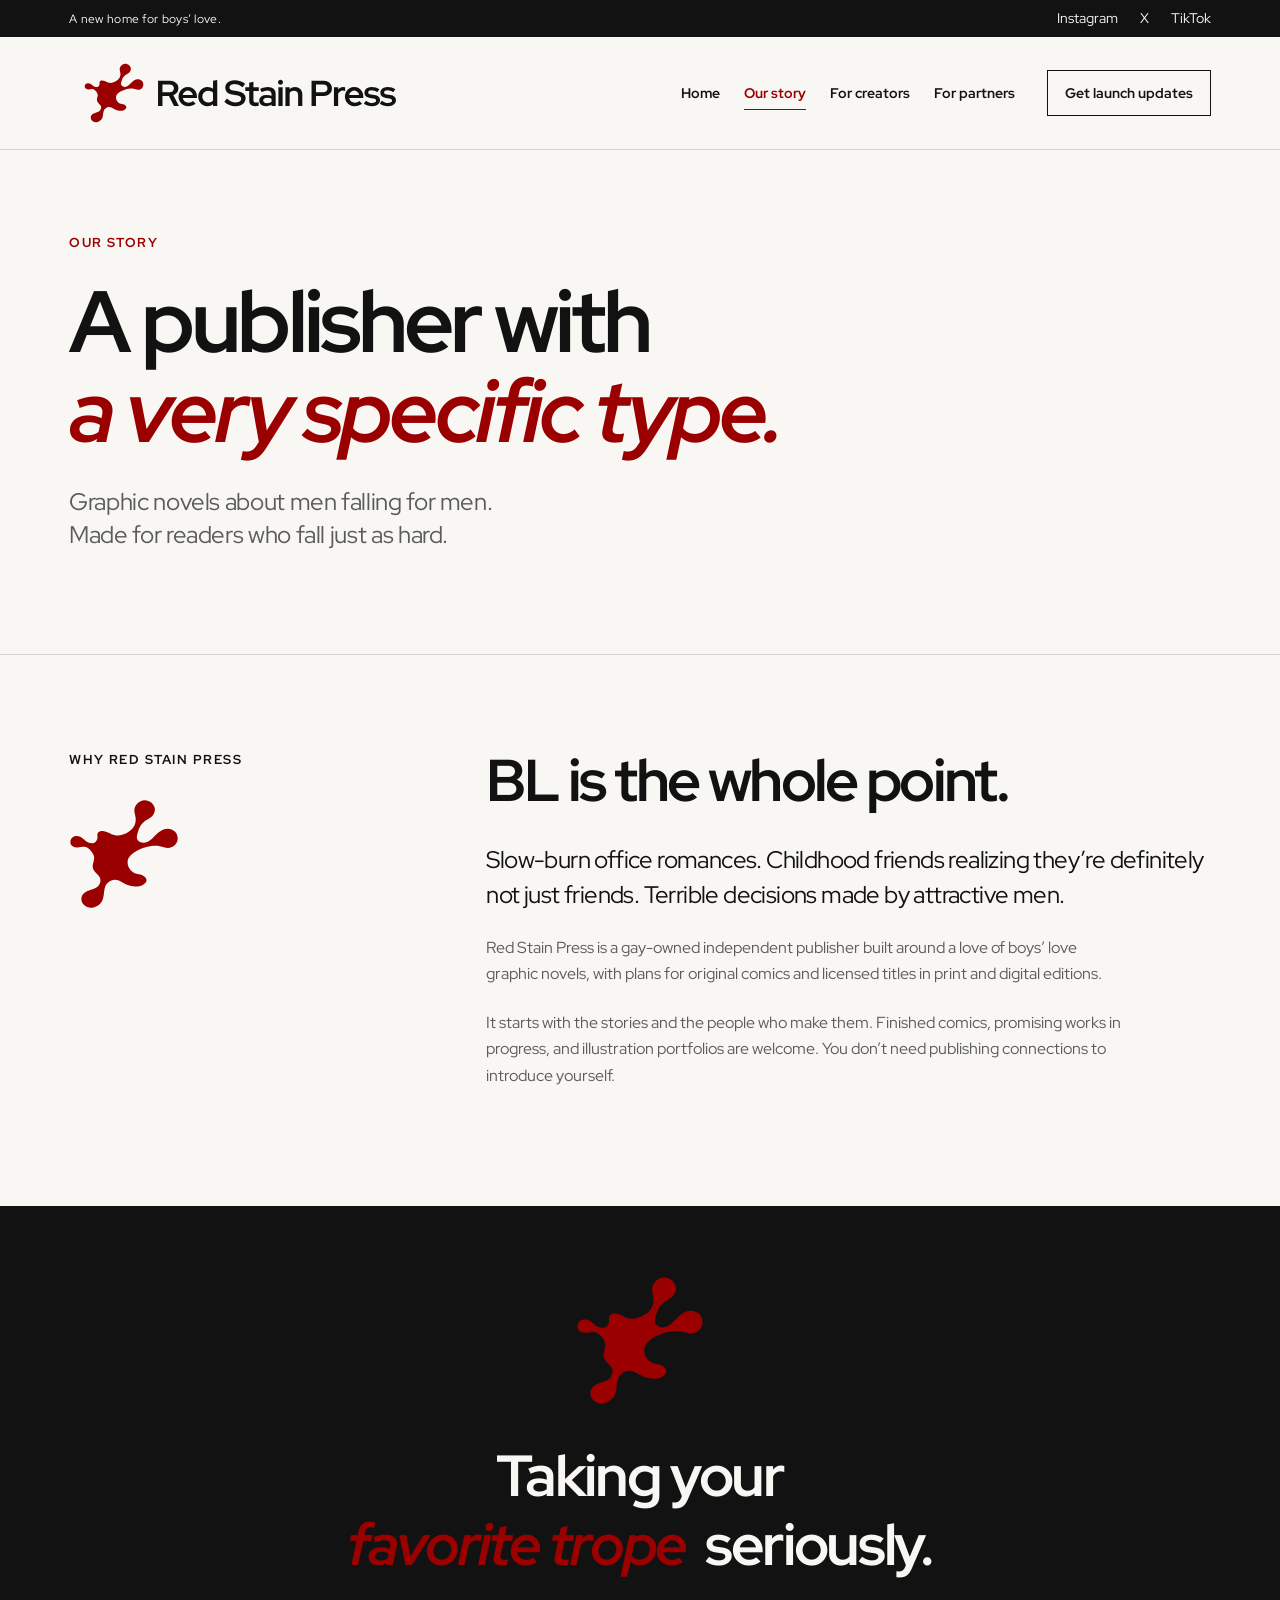
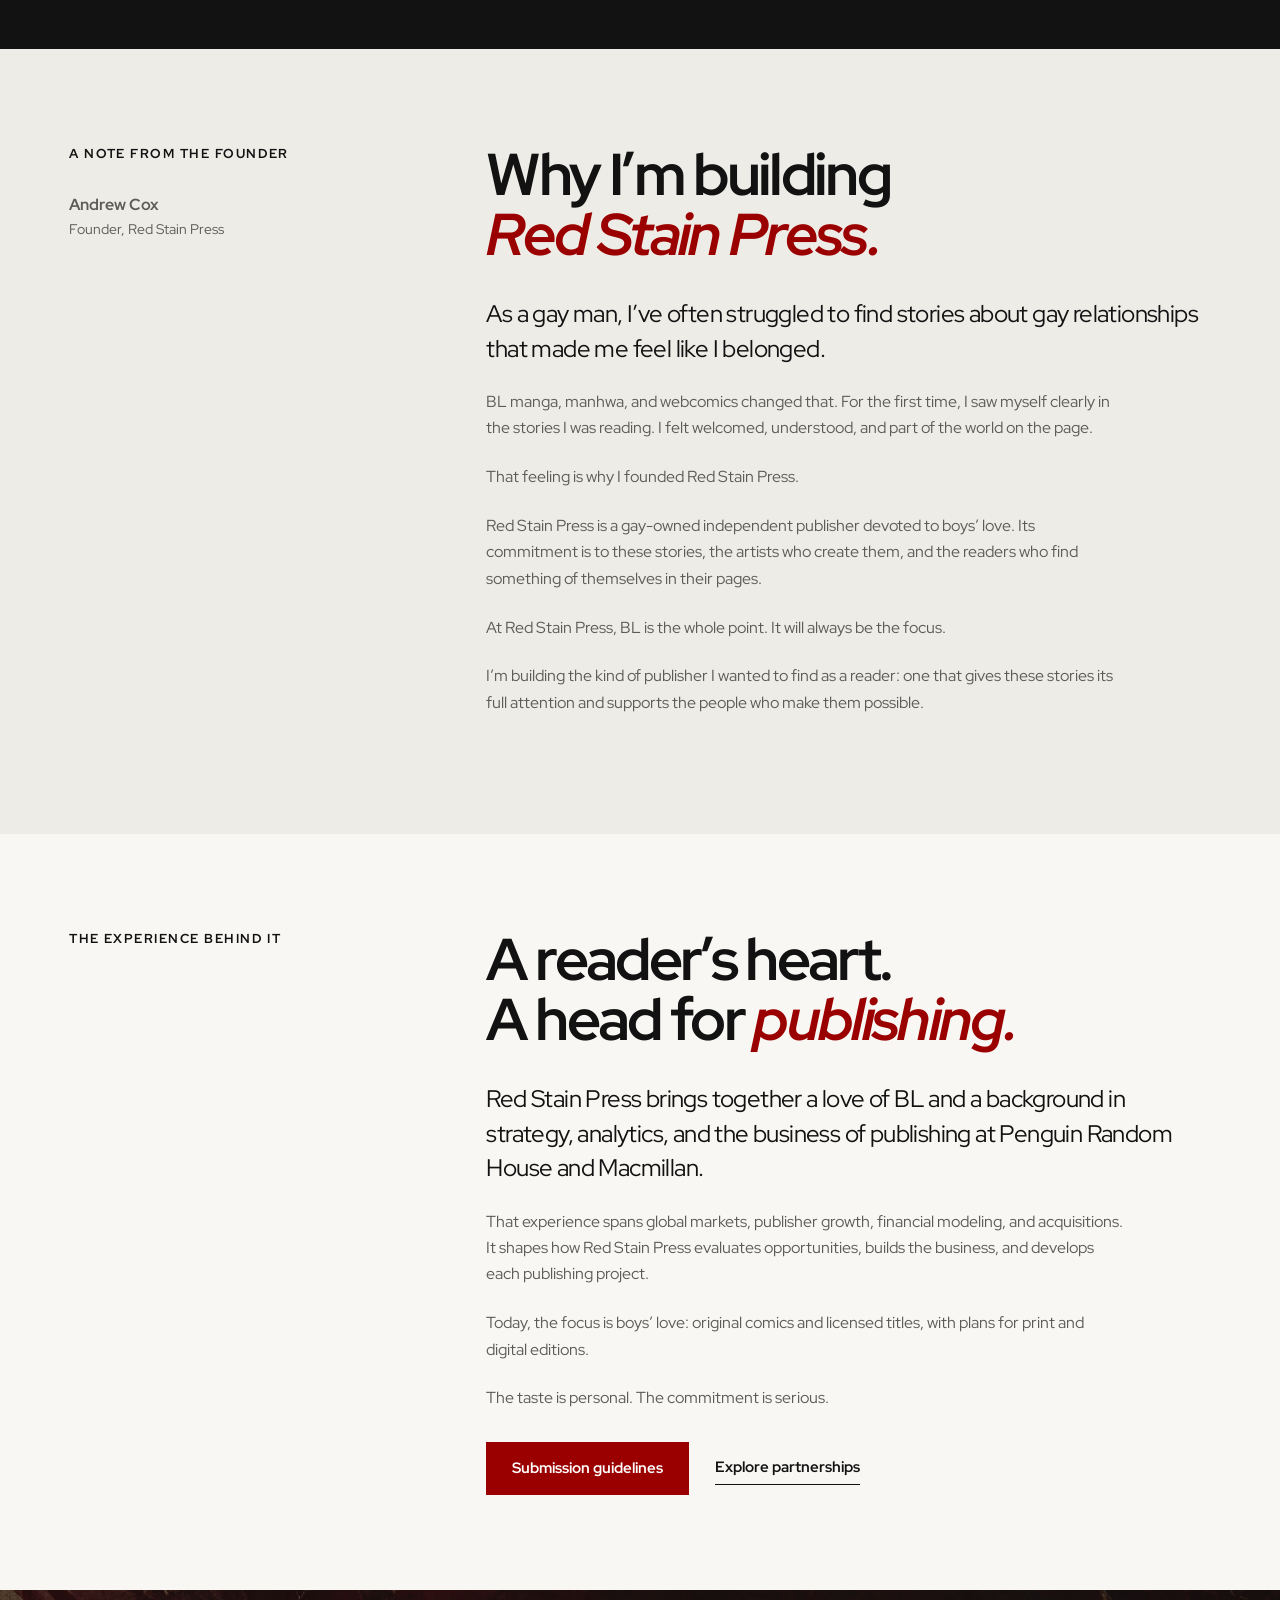
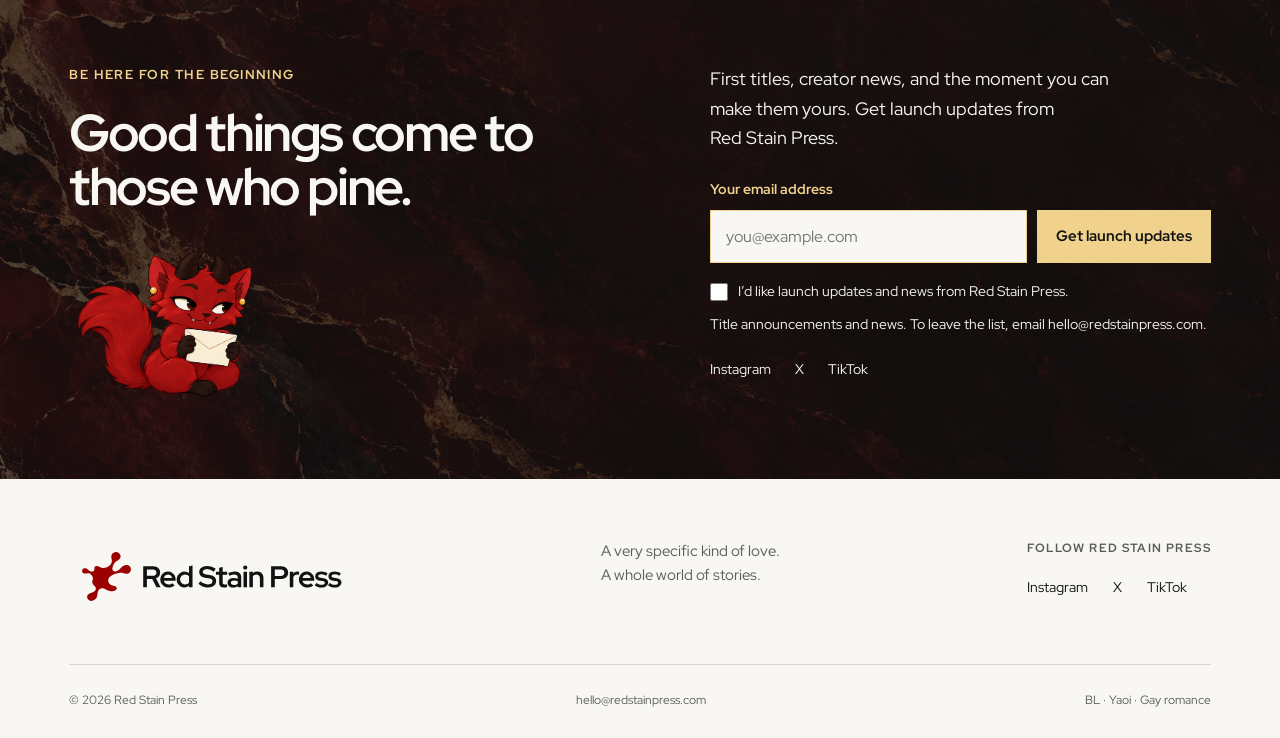
==== commit eb15e697: "10-4-26 corrections" ====
--- a/about.html
+++ b/about.html
@@ -1,3 +1,3 @@
-<!doctype html><html lang="en"><head><meta charset="utf-8"><meta name="viewport" content="width=device-width, initial-scale=1"><title>Our story — Red Stain Press</title><meta name="description" content="Discover why Andrew Cox founded Red Stain Press, a gay-owned independent publisher devoted to boys’ love graphic novels."><link rel="canonical" href="https://redstainpress.com/about.html"><meta name="theme-color" content="#9B0000"><link rel="icon" type="image/svg+xml" href="assets/brand/favicon.svg" sizes="any"><link rel="icon" type="image/x-icon" href="assets/brand/favicon.ico"><link rel="icon" type="image/png" href="assets/brand/favicon-32.png" sizes="32x32"><link rel="apple-touch-icon" href="assets/brand/apple-touch-icon-180.png" sizes="180x180"><link rel="preload" href="assets/fonts/RedHatDisplay-Variable.woff2" as="font" type="font/woff2" crossorigin><link rel="stylesheet" href="style.css?v=17f06ce0e6"><script src="script.js?v=854767b609" defer></script><script src="forms.js?v=d2f15162d6" defer></script><meta property="og:type" content="website"><meta property="og:site_name" content="Red Stain Press"><meta property="og:title" content="Our story — Red Stain Press"><meta property="og:description" content="Discover why Andrew Cox founded Red Stain Press, a gay-owned independent publisher devoted to boys’ love graphic novels."><meta property="og:url" content="https://redstainpress.com/about.html"><meta property="og:image" content="https://redstainpress.com/assets/brand/rsp-social-preview.png"><meta property="og:image:width" content="1200"><meta property="og:image:height" content="630"><meta property="og:image:alt" content="Red Stain Press red splash logo and full company name on paper."><meta name="twitter:card" content="summary_large_image"><meta name="twitter:title" content="Our story — Red Stain Press"><meta name="twitter:description" content="Discover why Andrew Cox founded Red Stain Press, a gay-owned independent publisher devoted to boys’ love graphic novels."><meta name="twitter:image" content="https://redstainpress.com/assets/brand/rsp-social-preview.png"><meta name="twitter:image:alt" content="Red Stain Press red splash logo and full company name on paper."></head><body><a class="skip-link" href="#main">Skip to content</a><div class="social-strip"><span>A new home for boys’ love.</span><div aria-label="Social media"><a href="https://www.instagram.com/redstainpress" target="_blank" rel="noopener noreferrer" aria-label="Red Stain Press on Instagram">Instagram</a><a href="https://x.com/redstainpress" target="_blank" rel="noopener noreferrer" aria-label="Red Stain Press on X">X</a><a href="https://www.tiktok.com/@redstainpress" target="_blank" rel="noopener noreferrer" aria-label="Red Stain Press on TikTok">TikTok</a></div></div><header class="site-header"><div class="header-inner"><a class="brand" href="index.html" aria-label="Red Stain Press home"><img class="brand-lockup" src="assets/brand/rsp-logo-horizontal.svg" width="342" height="90" alt=""></a><button class="menu-toggle" type="button" aria-expanded="false" aria-controls="primary-nav">Menu <span aria-hidden="true">☰</span></button><nav id="primary-nav" aria-label="Main navigation"><a  href="index.html">Home</a><a aria-current="page" href="about.html">Our story</a><a  href="creators.html">For creators</a><a  href="partners.html">For partners</a><a class="nav-cta" href="index.html#signup-form">Get launch updates</a><div class="nav-socials" aria-label="Follow Red Stain Press"><a href="https://www.instagram.com/redstainpress" target="_blank" rel="noopener noreferrer" aria-label="Red Stain Press on Instagram">Instagram</a><a href="https://x.com/redstainpress" target="_blank" rel="noopener noreferrer" aria-label="Red Stain Press on X">X</a><a href="https://www.tiktok.com/@redstainpress" target="_blank" rel="noopener noreferrer" aria-label="Red Stain Press on TikTok">TikTok</a></div></nav></div></header><main id="main">
+<!doctype html><html lang="en"><head><meta charset="utf-8"><meta name="viewport" content="width=device-width, initial-scale=1"><title>Our story — Red Stain Press</title><meta name="description" content="Discover why Andrew Cox founded Red Stain Press, a gay-owned independent publisher devoted to boys’ love graphic novels."><link rel="canonical" href="https://redstainpress.com/about.html"><meta name="theme-color" content="#9B0000"><link rel="icon" type="image/svg+xml" href="assets/brand/favicon.svg" sizes="any"><link rel="icon" type="image/x-icon" href="assets/brand/favicon.ico"><link rel="icon" type="image/png" href="assets/brand/favicon-32.png" sizes="32x32"><link rel="apple-touch-icon" href="assets/brand/apple-touch-icon-180.png" sizes="180x180"><link rel="preload" href="assets/fonts/RedHatDisplay-Variable.woff2" as="font" type="font/woff2" crossorigin><link rel="stylesheet" href="style.css?v=1774f22d43"><script src="script.js?v=854767b609" defer></script><script src="forms.js?v=884797b6ab" defer></script><meta property="og:type" content="website"><meta property="og:site_name" content="Red Stain Press"><meta property="og:title" content="Our story — Red Stain Press"><meta property="og:description" content="Discover why Andrew Cox founded Red Stain Press, a gay-owned independent publisher devoted to boys’ love graphic novels."><meta property="og:url" content="https://redstainpress.com/about.html"><meta property="og:image" content="https://redstainpress.com/assets/brand/rsp-social-preview.png"><meta property="og:image:width" content="1200"><meta property="og:image:height" content="630"><meta property="og:image:alt" content="Red Stain Press red splash logo and full company name on paper."><meta name="twitter:card" content="summary_large_image"><meta name="twitter:title" content="Our story — Red Stain Press"><meta name="twitter:description" content="Discover why Andrew Cox founded Red Stain Press, a gay-owned independent publisher devoted to boys’ love graphic novels."><meta name="twitter:image" content="https://redstainpress.com/assets/brand/rsp-social-preview.png"><meta name="twitter:image:alt" content="Red Stain Press red splash logo and full company name on paper."></head><body><a class="skip-link" href="#main">Skip to content</a><div class="social-strip"><span>A new home for boys’ love.</span><div aria-label="Social media"><a href="https://www.instagram.com/redstainpress" target="_blank" rel="noopener noreferrer" aria-label="Red Stain Press on Instagram">Instagram</a><a href="https://x.com/redstainpress" target="_blank" rel="noopener noreferrer" aria-label="Red Stain Press on X">X</a><a href="https://www.tiktok.com/@redstainpress" target="_blank" rel="noopener noreferrer" aria-label="Red Stain Press on TikTok">TikTok</a></div></div><header class="site-header"><div class="header-inner"><a class="brand" href="index.html" aria-label="Red Stain Press home"><img class="brand-lockup" src="assets/brand/rsp-logo-horizontal.svg" width="342" height="90" alt=""></a><button class="menu-toggle" type="button" aria-expanded="false" aria-controls="primary-nav">Menu <span aria-hidden="true">☰</span></button><nav id="primary-nav" aria-label="Main navigation"><a  href="index.html">Home</a><a aria-current="page" href="about.html">Our story</a><a  href="creators.html">For creators</a><a  href="partners.html">For partners</a><a class="nav-cta" href="index.html#signup-form">Get launch updates</a><div class="nav-socials" aria-label="Follow Red Stain Press"><a href="https://www.instagram.com/redstainpress" target="_blank" rel="noopener noreferrer" aria-label="Red Stain Press on Instagram">Instagram</a><a href="https://x.com/redstainpress" target="_blank" rel="noopener noreferrer" aria-label="Red Stain Press on X">X</a><a href="https://www.tiktok.com/@redstainpress" target="_blank" rel="noopener noreferrer" aria-label="Red Stain Press on TikTok">TikTok</a></div></nav></div></header><main id="main">
 <section class="page-hero section-pad"><span class="eyebrow">Our story</span><h1>A publisher with<br><em>a very specific type.</em></h1><p class="page-lede">Graphic novels about men falling for men.<br>Made for readers who fall just as hard.</p></section><section class="story section-pad"><div class="section-label"><span class="eyebrow">Why <span class="company-name">Red Stain Press</span></span><img src="assets/brand/rsp-symbol.svg" width="110" height="110" alt=""></div><div><h2>BL is the whole point.</h2><p class="large-copy">Slow-burn office romances. Childhood friends realizing they’re definitely not just friends. Terrible decisions made by attractive men.</p><p><span class="company-name">Red Stain Press</span> is a gay-owned independent publisher built around a love of boys’ love graphic novels, with plans for original comics and licensed titles in print and digital editions.</p><p>It starts with the stories and the people who make them. Finished comics, promising works in progress, and illustration portfolios are welcome. You don’t need publishing connections to introduce yourself.</p></div></section><section class="pullquote section-pad"><img class="brand-mark-on-dark" src="assets/brand/rsp-symbol.svg" width="180" height="180" alt=""><h2>Taking your<br><em>favorite trope</em> seriously.</h2></section><section class="story founder-story section-pad" id="founder"><div class="section-label"><span class="eyebrow">A note from the founder</span><p class="founder-byline">Andrew Cox<br><span>Founder, <span class="company-name">Red Stain Press</span></span></p></div><div><h2>Why I’m building<br><em><span class="company-name">Red Stain Press</span>.</em></h2><p class="large-copy">As a gay man, I’ve often struggled to find stories about gay relationships that made me feel like I belonged.</p><p>BL manga, manhwa, and webcomics changed that. For the first time, I saw myself clearly in the stories I was reading. I felt welcomed, understood, and part of the world on the page.</p><p>That feeling is why I founded <span class="company-name">Red Stain Press</span>.</p><p><span class="company-name">Red Stain Press</span> is a gay-owned independent publisher devoted to boys’ love. Its commitment is to these stories, the artists who create them, and the readers who find something of themselves in their pages.</p><p>At <span class="company-name">Red Stain Press</span>, BL is the whole point. It will always be the focus.</p><p>I’m building the kind of publisher I wanted to find as a reader: one that gives these stories its full attention and supports the people who make them possible.</p></div></section>
 <section class="story section-pad" id="experience"><div class="section-label"><span class="eyebrow">The experience behind it</span></div><div><h2>A reader’s heart.<br>A head for <em>publishing.</em></h2><p class="large-copy"><span class="company-name">Red Stain Press</span> brings together a love of BL and a background in strategy, analytics, and the business of publishing at Penguin Random House and Macmillan.</p><p>That experience spans global markets, publisher growth, financial modeling, and acquisitions. It shapes how <span class="company-name">Red Stain Press</span> evaluates opportunities, builds the business, and develops each publishing project.</p><p>Today, the focus is boys’ love: original comics and licensed titles, with plans for print and digital editions.</p><p>The taste is personal. The commitment is serious.</p><div class="button-row"><a class="button" href="creators.html">Submission guidelines</a><a class="text-link" href="partners.html">Explore partnerships</a></div></div></section><section class="updates section-pad" id="updates"><div><span class="eyebrow">Be here for the beginning</span><h2>Good things come to<br>those who pine.</h2><img class="smudge-newsletter" src="assets/smudge/Smudge-Newsletter-w512.png" width="512" height="427" alt="" loading="lazy"></div><div><p>First titles, creator news, and the moment you can make them yours. Get launch updates from <span class="company-name">Red Stain Press</span>.</p><form class="newsletter-form" id="signup-form" data-newsletter data-endpoint="https://script.google.com/macros/s/AKfycbwiBSSYZHi8AgSeNt6zwCwIirHQGSG9rbxlTgSQbGz2_f6EEWNxwoJRseT6T_4bfnNV/exec"><label for="signup-email">Your email address</label><div class="newsletter-fields"><input id="signup-email" name="email" type="email" autocomplete="email" placeholder="you@example.com" required maxlength="254" aria-describedby="signup-note"><button type="submit" class="button light">Get launch updates</button></div><label class="signup-consent"><input type="checkbox" name="consent" required value="yes"> <span>I’d like launch updates and news from <span class="company-name">Red Stain Press</span>.</span></label><p class="form-note" id="signup-note" role="status" aria-live="polite">Title announcements and news. To leave the list, email <a href="mailto:hello@redstainpress.com">hello@redstainpress.com</a>.</p><noscript><p>To sign up, enable JavaScript or email <a href="mailto:hello@redstainpress.com?subject=Launch%20updates">hello@redstainpress.com</a>.</p></noscript></form><div class="updates-socials"><a href="https://www.instagram.com/redstainpress" target="_blank" rel="noopener noreferrer" aria-label="Red Stain Press on Instagram">Instagram</a><a href="https://x.com/redstainpress" target="_blank" rel="noopener noreferrer" aria-label="Red Stain Press on X">X</a><a href="https://www.tiktok.com/@redstainpress" target="_blank" rel="noopener noreferrer" aria-label="Red Stain Press on TikTok">TikTok</a></div></div></section></main><footer class="site-footer"><div class="footer-top"><a class="brand footer-brand" href="index.html" aria-label="Red Stain Press home"><img class="brand-lockup" src="assets/brand/rsp-logo-horizontal.svg" width="342" height="90" alt=""></a><p>A very specific kind of love.<br>A whole world of stories.</p><div class="footer-social"><span class="eyebrow">Follow <span class="company-name">Red Stain Press</span></span><div><a href="https://www.instagram.com/redstainpress" target="_blank" rel="noopener noreferrer" aria-label="Red Stain Press on Instagram">Instagram</a><a href="https://x.com/redstainpress" target="_blank" rel="noopener noreferrer" aria-label="Red Stain Press on X">X</a><a href="https://www.tiktok.com/@redstainpress" target="_blank" rel="noopener noreferrer" aria-label="Red Stain Press on TikTok">TikTok</a></div></div></div><div class="footer-bottom"><span>© 2026 <span class="company-name">Red Stain Press</span></span><a href="mailto:hello@redstainpress.com">hello@redstainpress.com</a><span>BL · Yaoi · Gay romance</span></div></footer></body></html>
--- a/style.css
+++ b/style.css
@@ -101,26 +101,45 @@
   font-weight: inherit;
   letter-spacing: inherit;
 }
-.pullquote h2, .trope-number, .expertise-facts .fact {
+.pullquote h2, .trope-number, .expertise-facts .fact, .art-stamp, .step {
   font-weight: 700;
 }
 .hero-lede, .genre-band, .trope-note p {
   font-weight: 400;
 }
 .newsletter-form > label:first-child { font-weight: 700; }
-/* Gold is readable on ink; the red symbol keeps a quiet paper surface. */
-.expertise h2 em, .pullquote em, .partner-contact h2 em,
-.expertise .text-link:hover, .partner-contact .text-link:hover {
+/* Large statement accents use brand red; small dark-section labels may use gold. */
+.expertise h2 em, .pullquote h2 em, .partner-contact h2 em { color: var(--red); }
+
+.expertise .text-link:hover, .partner-contact .text-link:hover,
+.partner-contact .contact-email a:hover {
   color: var(--gold);
 }
 .brand-mark-on-dark {
-  background: var(--paper);
-  padding: 8px;
+  background: transparent;
+  padding: 0;
   width: 104px;
   height: auto;
   flex: none;
 }
-.expertise-facts .fact-last { gap: 28px; }
+/* Every fact description starts at the same column, including the native symbol row. */
+.expertise-facts {
+  --fact-column: 115px;
+  --fact-gap: 26px;
+  display: grid;
+  gap: 0;
+}
+.expertise-facts > div {
+  display: grid;
+  grid-template-columns: var(--fact-column) minmax(0, 1fr);
+  gap: var(--fact-gap);
+  align-items: center;
+  padding: 23px 0;
+  border-bottom: 1px solid #494949;
+}
+.expertise-facts .fact { min-width: 0; }
+.expertise-facts .fact-last { gap: var(--fact-gap); border: 0; padding-top: 30px; }
+@media (max-width: 1100px) { .expertise-facts { --fact-column: 90px; } }
 .updates {
   background-image: linear-gradient(90deg, rgb(18 18 18 / .72), rgb(18 18 18 / .78)), url('assets/red-gold-marble-banner.webp');
   color: var(--paper);
@@ -143,8 +162,8 @@
   width: clamp(160px, 15vw, 220px);
   height: auto;
   margin: 30px 0 0;
-  padding: 16px;
-  background: var(--paper);
+  padding: 0;
+  background: transparent;
   object-fit: contain;
 }
 /* Focus stays visible on both paper and dark surfaces. */
@@ -185,9 +204,12 @@
   .brand .brand-lockup { width: 240px; }
   .footer-brand .brand-lockup { width: 260px; }
   .header-inner { min-height: 86px; gap: 10px; }
+  /* Keep the Menu button inside the shared gutter at intermediate phone widths. */
+  .header-inner > .brand { min-width: 0; flex-shrink: 1; }
+  .header-inner > .menu-toggle { flex: none; }
   .menu-toggle { gap: 6px; padding: 8px; font-size: .8rem; }
   .smudge-newsletter { width: 160px; margin-top: 24px; }
-  .expertise-facts .fact-last { gap: 22px; }
+  .expertise-facts { --fact-column: 88px; --fact-gap: 22px; }
   .brand-mark-on-dark { width: 88px; }
 }
 @media (max-width: 360px) {
